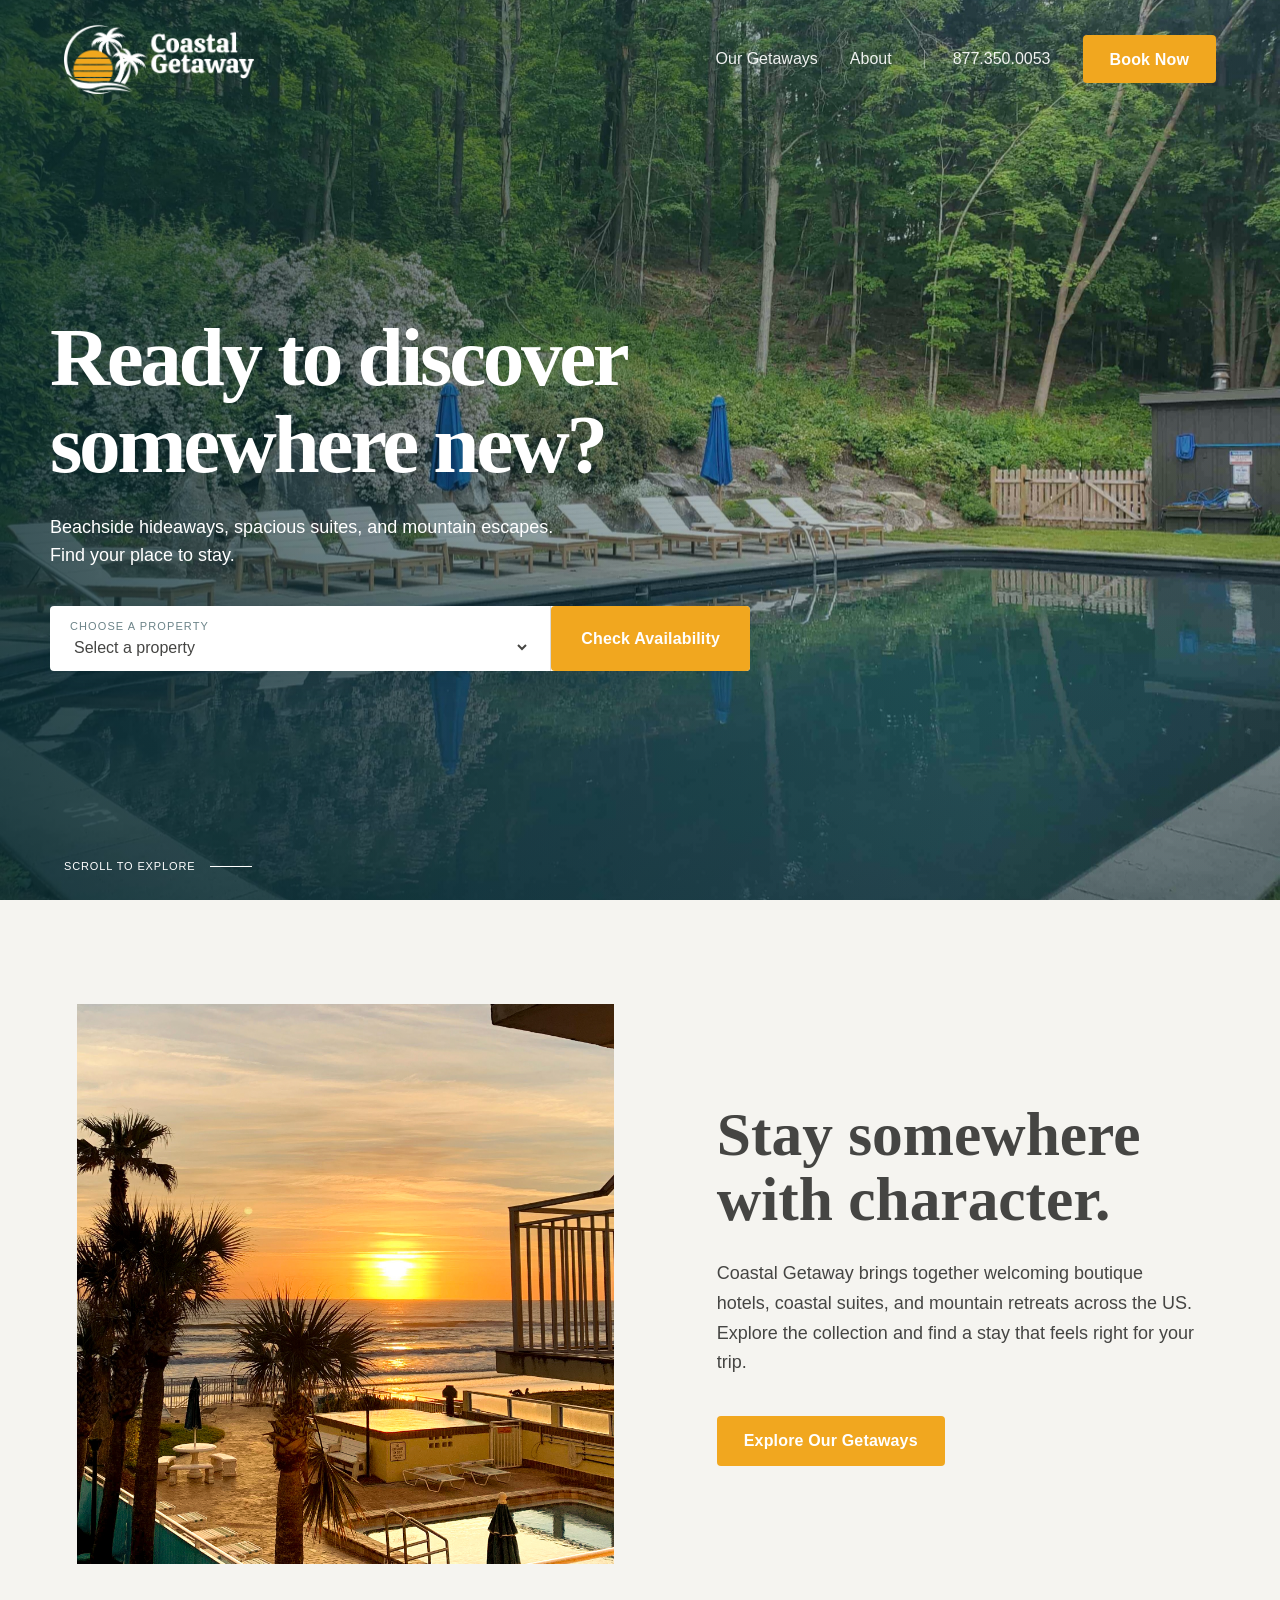
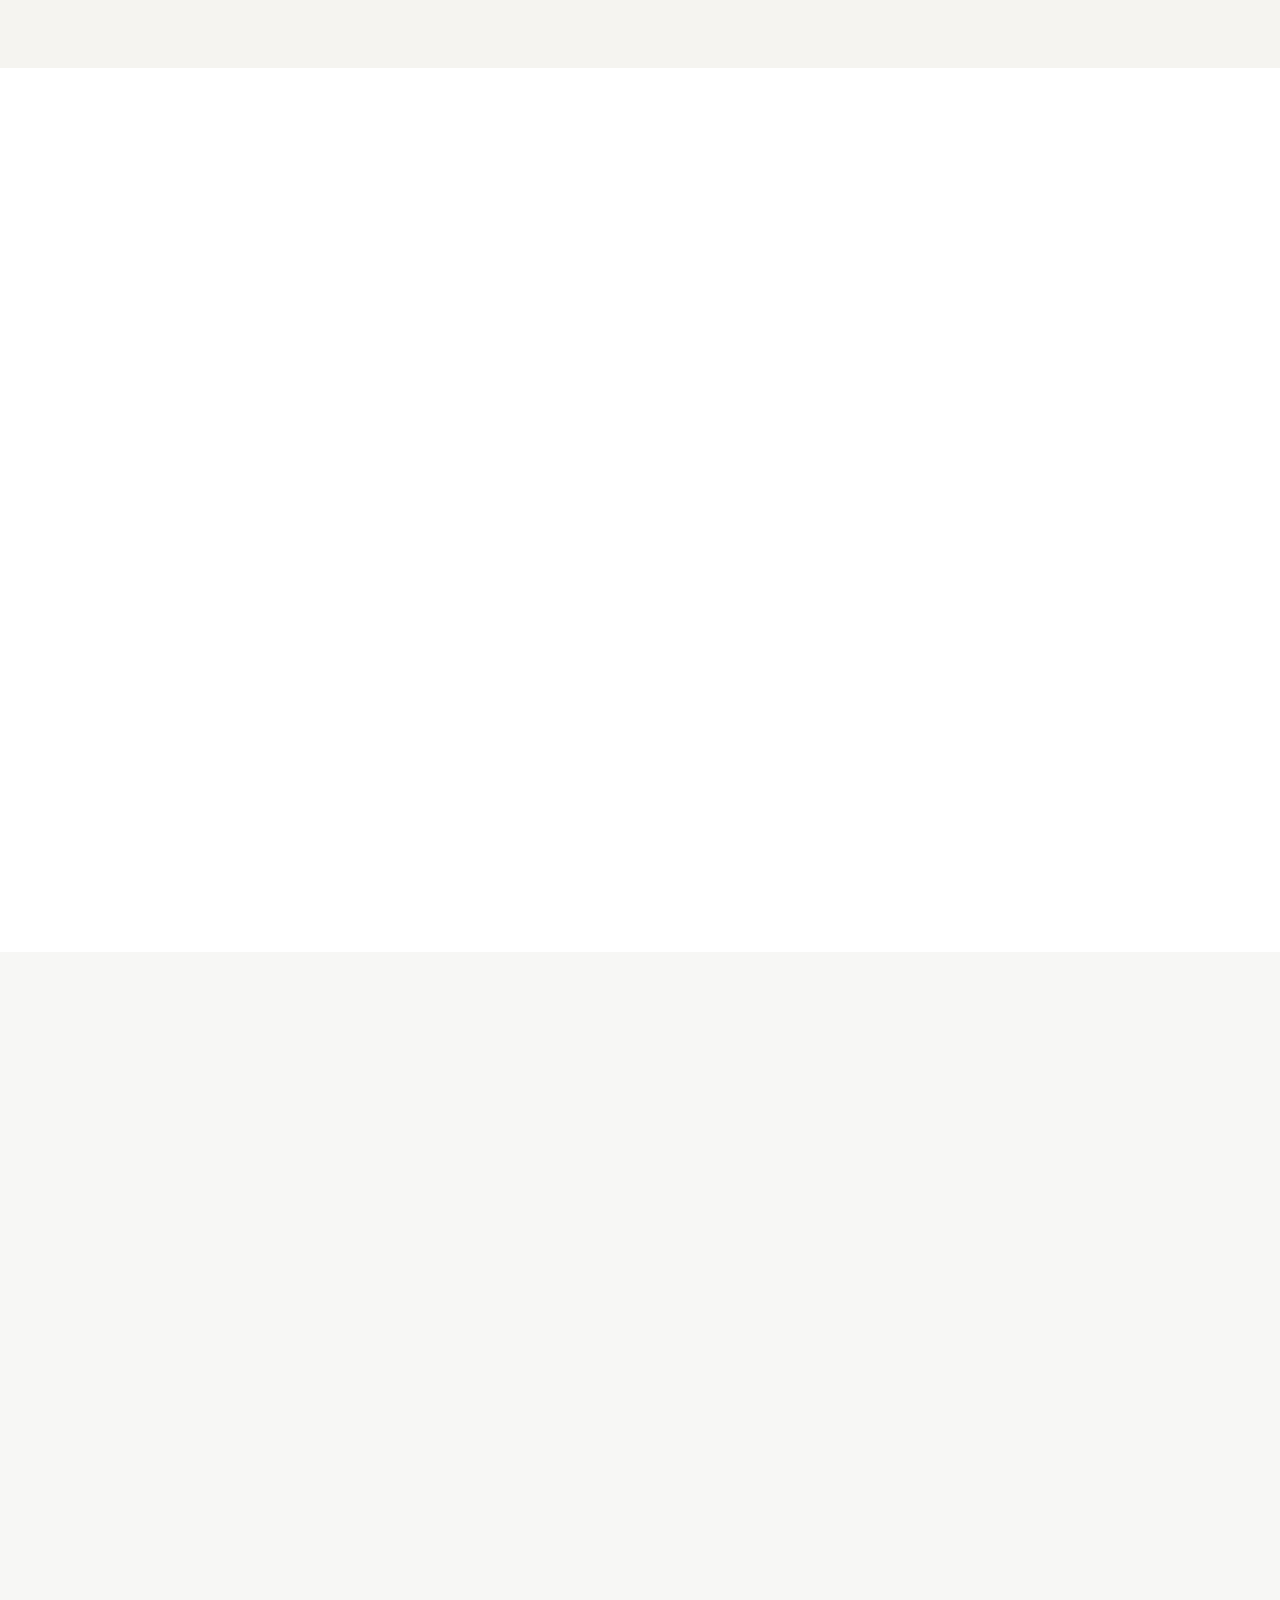
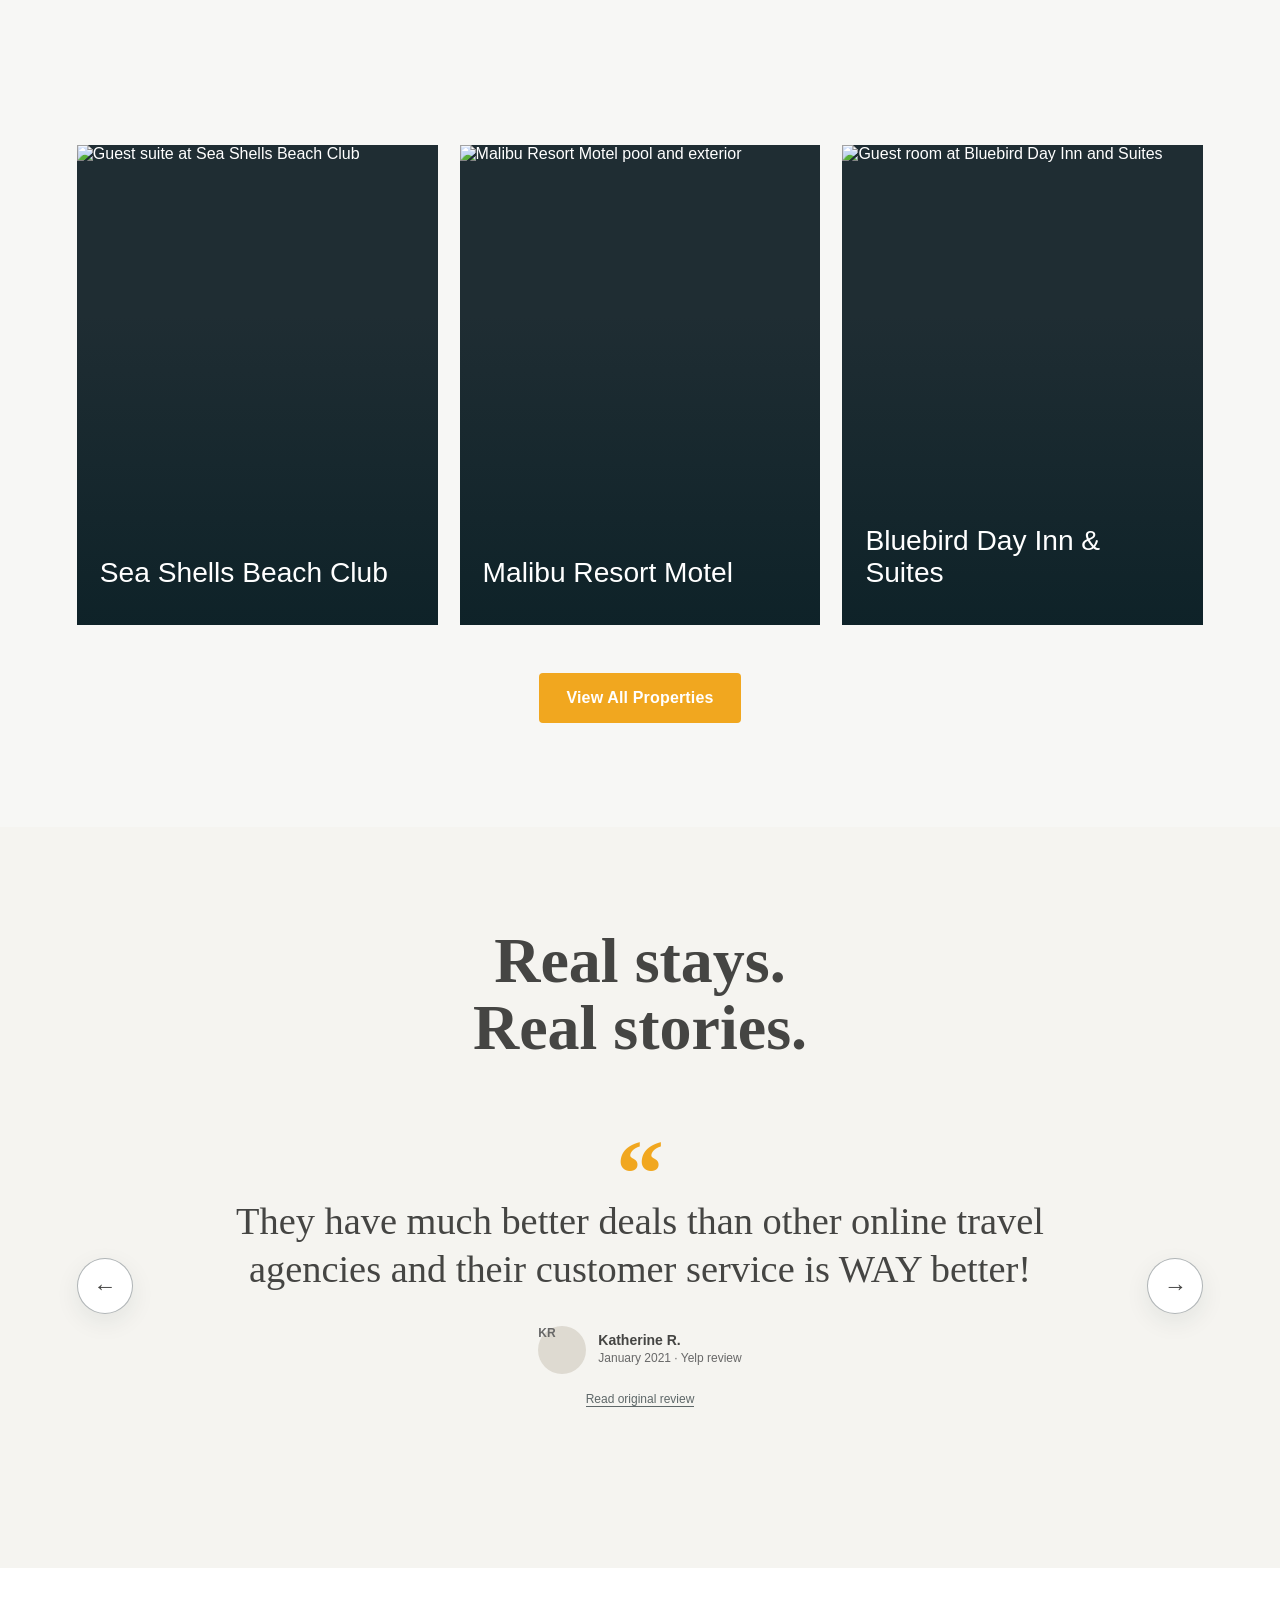
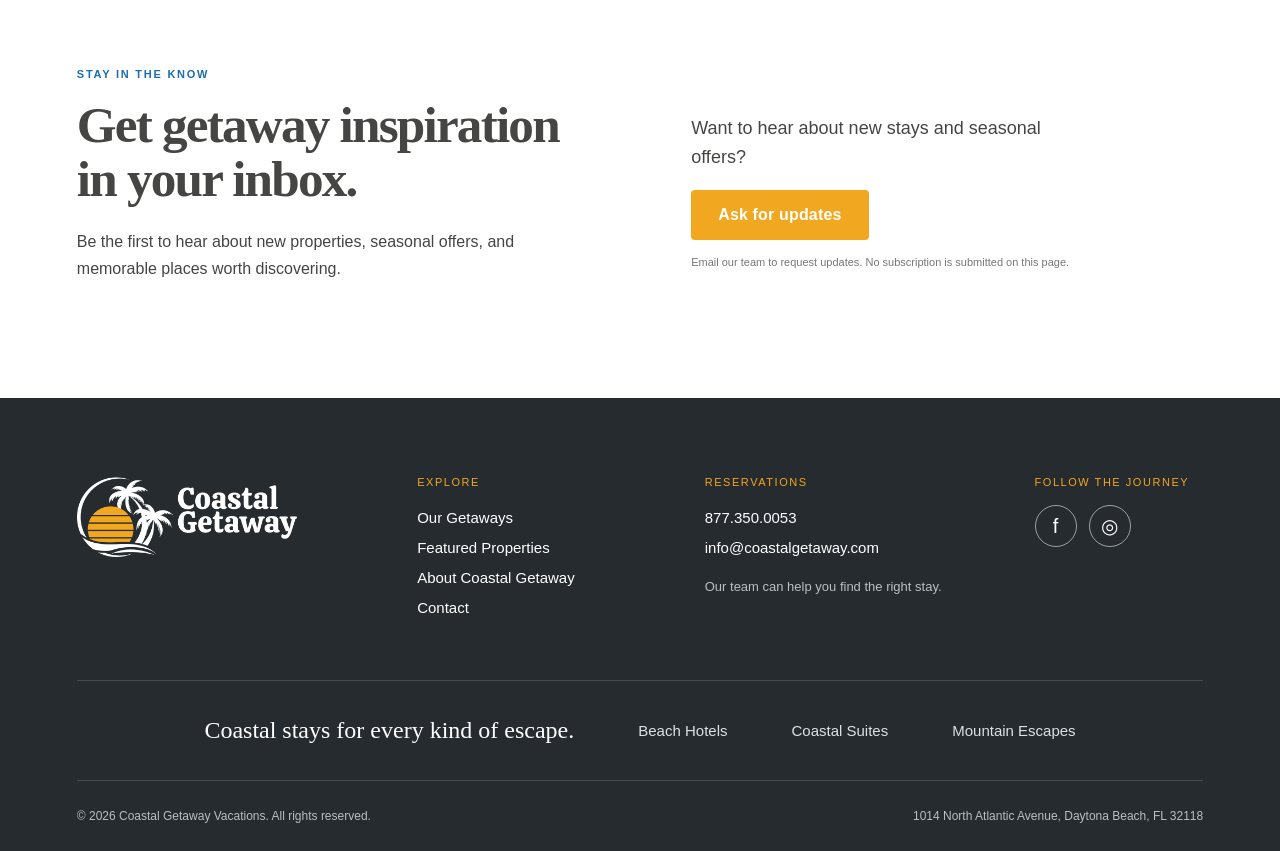
==== index.html @ 5e5fcc9e "Add featured property row and responsive category carousel" ====
<!doctype html>
<html lang="en">
<head>
  <meta charset="utf-8" />
  <meta name="viewport" content="width=device-width, initial-scale=1" />
  <meta name="description" content="Coastal Getaway Vacations — affordable boutique hotels, beach stays, suites and mountain escapes." />
  <title>Coastal Getaway Vacations</title>
  <link rel="preconnect" href="https://fonts.googleapis.com" />
  <link rel="preconnect" href="https://fonts.gstatic.com" crossorigin />
  <link href="https://fonts.googleapis.com/css2?family=DM+Sans:wght@400;500;600;700&family=Playfair+Display:wght@500;600;700&display=swap" rel="stylesheet" />
  <link rel="stylesheet" href="styles.css" />
</head>
<body>
  <header class="site-header" data-header>
    <a class="brand" href="#top" aria-label="Coastal Getaway home">
      <img src="assets/coastal-getaway-logo.png" alt="Coastal Getaway" />
    </a>
    <button class="menu-toggle" type="button" aria-label="Open menu" aria-expanded="false" data-menu-toggle>
      <span></span><span></span>
    </button>
    <nav class="site-nav" data-nav>
      <a href="#getaways">Our Getaways</a>
      <a href="#about">About</a>
      <a class="nav-phone" href="tel:18773500053">877.350.0053</a>
      <a class="button button-small" href="#booking">Book Now</a>
    </nav>
  </header>

  <main id="top">
    <section class="hero" aria-label="Find your next getaway">
      <div class="hero-image" role="img" aria-label="Pool at a Coastal Getaway property"></div>
      <div class="hero-overlay"></div>
      <div class="hero-content reveal">
        <h1>Ready to discover<br />somewhere new?</h1>
        <p class="hero-copy">Beachside hideaways, spacious suites, and mountain escapes. Find your place to stay.</p>
        <form class="booking-bar" id="booking" data-booking-form>
          <label class="booking-field"><span>Choose a property</span><select aria-label="Choose a property" required><option value="" disabled selected>Select a property</option><optgroup label="Florida"><option value="FCy8xD">Island House · N. Redington Beach</option><option value="ivsspZ">Malibu Resort Motel · N. Redington Beach</option><option value="TorgMC">Blind Pass Resort · St. Pete Beach</option><option value="cJt1yj">Sea Shells Beach Club · Daytona Beach</option></optgroup><optgroup label="North Carolina"><option value="Cobncr">The Pineola · Newland</option><option value="hVAbiq">Coastal Suites · Wilmington</option></optgroup><optgroup label="California"><option value="onETkp">Patriots Boutique Motel · San Clemente</option><option value="mWqHnP">Bluebird Day Inn &amp; Suites · S. Lake Tahoe</option></optgroup></select></label>
          <button class="button" type="submit">Check Availability</button>
        </form>
      </div>
      <a class="scroll-cue" href="#intro"><span>Scroll to explore</span><i></i></a>
    </section>

    <section class="feature-story section" id="intro">
      <div class="story-image reveal reveal-left"><img src="assets/category-image-not-found.jpg" alt="Coastal Getaway property at sunset" loading="lazy" /></div>
      <div class="story-copy reveal reveal-right" id="about"><h2>Stay somewhere<br />with character.</h2><p>Coastal Getaway brings together welcoming boutique hotels, coastal suites, and mountain retreats across the US. Explore the collection and find a stay that feels right for your trip.</p><a class="button" href="#getaways">Explore Our Getaways</a></div>
    </section>

    <section class="getaways section" id="getaways">
      <div class="section-heading reveal"><h2>Places worth<br />coming back to.</h2></div>
      <div class="category-carousel"><div class="category-grid" data-category-track>
        <a class="category-card reveal" href="https://coastalgetaway.com/property_cat/beach-hotels/"><img src="assets/category-image-not-found.jpg" alt="Beach hotel getaway" loading="lazy" /><span class="category-content"><strong>Beach Hotels</strong><b class="card-button">View More</b></span></a>
        <a class="category-card reveal reveal-delay" href="https://coastalgetaway.com/property_cat/coastal-suites/"><img src="assets/property-image-not-found-2.jpg" alt="Coastal suite interior" loading="lazy" /><span class="category-content"><strong>Coastal Suites</strong><b class="card-button">View More</b></span></a>
        <a class="category-card reveal reveal-delay-2" href="https://coastalgetaway.com/property_cat/mountain-escapes/"><img src="assets/category-image-not-found-1.jpeg" alt="Mountain escape" loading="lazy" /><span class="category-content"><strong>Mountain Escapes</strong><b class="card-button">View More</b></span></a>
      </div><div class="category-controls" data-category-controls><button type="button" data-category-prev aria-label="Previous getaway category">←</button><button type="button" data-category-next aria-label="Next getaway category">→</button></div></div>
    </section>

    <section class="properties section" id="properties">
      <div class="section-heading reveal"><h2>Featured<br />Properties</h2></div>
      <div class="property-grid">
        <a class="property reveal" href="https://coastalgetaway.com/property/the-pineola-newland-nc/"><img src="assets/category-image-not-found-1.jpeg" alt="The Pineola" loading="lazy" /><span class="property-shade"></span><span class="property-content"><h3>The Pineola</h3><span class="property-details"><span class="property-place">Newland, NC</span><span class="card-button">View Property</span></span></span></a>
        <a class="property reveal reveal-delay" href="https://coastalgetaway.com/property/coastal-suites/"><img src="assets/property-image-not-found-2.jpg" alt="Coastal Suites" loading="lazy" /><span class="property-shade"></span><span class="property-content"><h3>Coastal Suites</h3><span class="property-details"><span class="property-place">Wilmington, NC</span><span class="card-button">View Property</span></span></span></a>
        <a class="property reveal" href="https://coastalgetaway.com/property/blind-pass-resort/"><img src="assets/property-image-not-found-5.jpg" alt="Blind Pass Resort" loading="lazy" /><span class="property-shade"></span><span class="property-content"><h3>Blind Pass Resort</h3><span class="property-details"><span class="property-place">St. Pete Beach, FL</span><span class="card-button">View Property</span></span></span></a>
        <a class="property reveal" href="https://coastalgetaway.com/property/sea-shells-beach-club/"><img src="https://images.squarespace-cdn.com/content/v1/67d1c0524fee3c54e7c9bc9d/43fb9dbf-51ce-4ec9-9169-ec0e583d427c/Two%2BBedroom%2B4.jpg" alt="Guest suite at Sea Shells Beach Club" loading="lazy" /><span class="property-shade"></span><span class="property-content"><h3>Sea Shells Beach Club</h3><span class="property-details"><span class="property-place">Daytona Beach, FL</span><span class="card-button">View Property</span></span></span></a>
        <a class="property reveal reveal-delay" href="https://coastalgetaway.com/property/malibu-resort/"><img src="https://images.squarespace-cdn.com/content/v1/66cfa34cca45f52ace438831/1724883789348-8YRATQSZFSX2I3T909PI/Malibu-Resort-Motel%2B%282%29.jpg" alt="Malibu Resort Motel pool and exterior" loading="lazy" /><span class="property-shade"></span><span class="property-content"><h3>Malibu Resort Motel</h3><span class="property-details"><span class="property-place">North Redington Beach, FL</span><span class="card-button">View Property</span></span></span></a>
        <a class="property reveal reveal-delay-2" href="https://coastalgetaway.com/property/bluebird-day-inn/"><img src="https://images.squarespace-cdn.com/content/v1/65f8e17a8adb75356846dba7/b13e53a5-2bd9-4aaf-8e0d-b786b859c637/_A7R9521.jpg" alt="Guest room at Bluebird Day Inn and Suites" loading="lazy" /><span class="property-shade"></span><span class="property-content"><h3>Bluebird Day Inn &amp; Suites</h3><span class="property-details"><span class="property-place">South Lake Tahoe, CA</span><span class="card-button">View Property</span></span></span></a>
      </div>
      <div class="section-action reveal"><a class="button" href="https://coastalgetaway.com/">View All Properties</a></div>
    </section>

    <section class="reviews section reveal" id="reviews">
      <div class="reviews-heading"><h2>Real stays.<br />Real stories.</h2></div>
      <div class="review-shell">
        <button class="review-arrow review-arrow-prev" type="button" data-review-prev aria-label="Previous review"><span>←</span></button>
        <div class="review-viewport"><div class="review-track" data-review-track>
          <article class="review-slide"><span class="review-quote" aria-hidden="true">“</span><blockquote>They have much better deals than other online travel agencies and their customer service is WAY better!</blockquote><div class="review-person"><span class="review-avatar" aria-hidden="true">KR</span><div><strong>Katherine R.</strong><span>January 2021 · Yelp review</span></div></div><a class="review-source" href="https://www.yelp.com/biz/coastal-getaway-vacations-dayt-bch-sh">Read original review</a></article>
          <article class="review-slide"><span class="review-quote" aria-hidden="true">“</span><blockquote>Our location was clean and peaceful and just block from the beach, with plenty of parking.</blockquote><div class="review-person"><span class="review-avatar" aria-hidden="true">MK</span><div><strong>Marius K.</strong><span>December 2020 · Yelp review</span></div></div><a class="review-source" href="https://www.yelp.com/biz/coastal-getaway-vacations-dayt-bch-sh">Read original review</a></article>
          <article class="review-slide"><span class="review-quote" aria-hidden="true">“</span><blockquote>The sunrise was magnificent, the room was cozy and clean. Couldn't ask for a better weekend get away.</blockquote><div class="review-person"><span class="review-avatar" aria-hidden="true">MJ</span><div><strong>Matthew J.</strong><span>December 2020 · Yelp review</span></div></div><a class="review-source" href="https://www.yelp.com/biz/coastal-getaway-vacations-dayt-bch-sh">Read original review</a></article>
        </div></div>
        <button class="review-arrow review-arrow-next" type="button" data-review-next aria-label="Next review"><span>→</span></button>
      </div>
    </section>

    <section class="newsletter">
      <div class="newsletter-copy reveal"><p class="eyebrow">Stay in the know</p><h2>Get getaway inspiration<br />in your inbox.</h2><p>Be the first to hear about new properties, seasonal offers, and memorable places worth discovering.</p></div>
      <div class="newsletter-form reveal"><p>Want to hear about new stays and seasonal offers?</p><a class="button" href="mailto:info@coastalgetaway.com?subject=Getaway%20updates">Ask for updates</a><small>Email our team to request updates. No subscription is submitted on this page.</small></div>
    </section>
  </main>

  <footer class="site-footer">
    <div class="footer-top">
      <a class="brand footer-brand" href="#top"><img src="assets/coastal-getaway-logo.png" alt="Coastal Getaway" /></a>
      <div class="footer-column"><p class="footer-label">Explore</p><a href="#getaways">Our Getaways</a><a href="#properties">Featured Properties</a><a href="https://coastalgetaway.com/about/">About Coastal Getaway</a><a href="https://coastalgetaway.com/contact/">Contact</a></div>
      <div class="footer-column"><p class="footer-label">Reservations</p><a href="tel:18773500053">877.350.0053</a><a href="mailto:info@coastalgetaway.com">info@coastalgetaway.com</a><span>Our team can help you find the right stay.</span></div>
      <div class="footer-social"><p class="footer-label">Follow the journey</p><div><a href="https://www.facebook.com/coastalgetawayvacations" aria-label="Facebook">f</a><a href="https://www.instagram.com/coastalgetawayvacations/" aria-label="Instagram">◎</a></div></div>
    </div>
    <div class="footer-family"><span>Coastal stays for every kind of escape.</span><a href="https://coastalgetaway.com/property_cat/beach-hotels/">Beach Hotels</a><a href="https://coastalgetaway.com/property_cat/coastal-suites/">Coastal Suites</a><a href="https://coastalgetaway.com/property_cat/mountain-escapes/">Mountain Escapes</a></div>
    <div class="footer-bottom"><span>© 2026 Coastal Getaway Vacations. All rights reserved.</span><span>1014 North Atlantic Avenue, Daytona Beach, FL 32118</span></div>
  </footer>
  <script src="script.js"></script>
</body>
</html>
---- styles.css ----
:root{--navy:#063745;--ink:#123e4b;--teal:#0a9aaa;--coral:#f4775d;--sand:#f8f3ea;--white:#fff;--line:rgba(6,55,69,.18);--serif:'Playfair Display',Georgia,serif;--sans:'DM Sans',Arial,sans-serif}*{box-sizing:border-box}html{scroll-behavior:smooth}body{margin:0;color:var(--ink);font-family:var(--sans);background:#fff}a{color:inherit;text-decoration:none}img{display:block;width:100%;object-fit:cover}.site-header{position:absolute;z-index:10;top:0;left:0;width:100%;display:flex;align-items:center;justify-content:space-between;padding:24px clamp(24px,5vw,76px);color:#fff;transition:.35s}.site-header.scrolled{position:fixed;background:rgba(6,55,69,.96);padding-top:14px;padding-bottom:14px;box-shadow:0 8px 30px #06374520}.brand img{width:190px;height:auto;object-fit:contain}.site-nav{display:flex;align-items:center;gap:30px;font-size:13px}.site-nav>a:not(.button){opacity:.92}.nav-phone{padding-left:28px;border-left:1px solid #ffffff66}.button{display:inline-flex;gap:14px;align-items:center;justify-content:center;border:0;background:var(--coral);color:#fff;padding:16px 23px;font-weight:700;font-size:13px;cursor:pointer;transition:.25s}.button:hover{background:#e35b43;transform:translateY(-2px)}.button-small{padding:12px 18px}.menu-toggle{display:none;background:none;border:0}.hero{min-height:760px;height:100vh;position:relative;display:flex;align-items:center;overflow:hidden;color:#fff}.hero-video{position:absolute;inset:0;width:100%;height:100%;object-fit:cover}.hero-overlay{position:absolute;inset:0;background:linear-gradient(90deg,rgba(2,37,48,.72),rgba(2,37,48,.1) 70%),linear-gradient(0deg,rgba(2,37,48,.3),transparent 35%)}.hero-content{position:relative;z-index:1;width:min(1180px,90%);margin:100px auto 0}.eyebrow{font-size:11px;letter-spacing:.16em;text-transform:uppercase;font-weight:700;color:var(--teal);margin:0 0 18px}.hero .eyebrow{color:#fff}.hero h1,h2{font-family:var(--serif);font-weight:600;line-height:1.05;margin:0}.hero h1{font-size:clamp(54px,7vw,102px);letter-spacing:-.04em}.hero h1 em,h2 em{font-weight:500;color:var(--coral);font-style:normal}.hero-copy{font-size:17px;max-width:430px;line-height:1.6}.booking-bar{background:#fff;color:var(--ink);display:flex;align-items:stretch;width:min(940px,100%);margin-top:36px;box-shadow:0 12px 35px #00273333}.booking-field{display:flex;flex-direction:column;justify-content:center;padding:14px 20px;min-width:190px;border-right:1px solid var(--line)}.booking-field span{font-size:10px;text-transform:uppercase;letter-spacing:.1em;color:#6b8388;margin-bottom:6px}.booking-field select,.booking-field input{border:0;color:var(--ink);font:500 14px var(--sans);outline:none;background:transparent}.booking-bar .button{margin:8px}.scroll-cue{position:absolute;bottom:28px;left:5%;display:flex;align-items:center;gap:14px;font-size:11px;letter-spacing:.08em;text-transform:uppercase}.scroll-cue i{width:42px;height:1px;background:#fff}.section{padding:clamp(78px,9vw,145px) max(24px,7vw)}.intro{display:grid;grid-template-columns:1fr 1fr;gap:clamp(40px,9vw,140px);max-width:1280px;margin:auto}.intro h2,.section-heading h2{font-size:clamp(40px,5vw,68px);letter-spacing:-.04em}.intro-copy{max-width:510px;font-size:17px;line-height:1.7}.text-link{display:inline-flex;align-items:center;gap:12px;text-transform:uppercase;letter-spacing:.1em;font-size:11px;font-weight:700;color:var(--teal);border-bottom:1px solid var(--teal);padding-bottom:8px;margin-top:14px}.text-link span{font-size:18px;line-height:10px}.feature-story{display:grid;grid-template-columns:1.2fr .8fr;align-items:center;gap:clamp(35px,8vw,130px);background:var(--sand)}.story-image img{height:650px}.story-copy{max-width:480px}.story-copy h2{font-size:clamp(45px,5vw,76px);margin-bottom:28px}.story-copy>p:not(.eyebrow){font-size:17px;line-height:1.7}.getaways{max-width:1440px;margin:auto}.section-heading{margin-bottom:55px}.category-grid{display:grid;grid-template-columns:1.1fr .9fr .9fr;gap:20px;align-items:start}.category-card{position:relative;height:460px;overflow:hidden}.category-card-tall{height:570px}.category-card-offset{margin-top:95px}.category-card img{height:100%;transition:transform .8s}.category-card:hover img{transform:scale(1.05)}.category-card:after{content:'';position:absolute;inset:0;background:linear-gradient(0deg,#003843b8,transparent 55%)}.category-card span{position:absolute;z-index:1;bottom:32px;left:30px;color:#fff;font:500 29px var(--serif)}.category-card i{font:normal 18px var(--sans);margin-left:20px}.properties{background:#f9faf9}.split-heading{display:flex;justify-content:space-between;align-items:end}.property-grid{display:grid;grid-template-columns:repeat(4,1fr);gap:26px}.property img{height:300px;margin-bottom:18px}.property-place{font-size:10px;letter-spacing:.12em;text-transform:uppercase;color:var(--teal);margin:0 0 6px}.property h3{font:600 24px var(--serif);margin:0}.property .text-link{margin-top:18px}.quote-section{text-align:center;background:var(--sand);padding-left:15%;padding-right:15%}.quote-section blockquote{font:500 clamp(30px,4vw,54px)/1.2 var(--serif);max-width:990px;margin:20px auto}.quote-author{font-size:12px;text-transform:uppercase;letter-spacing:.13em}.quote-author span{color:#f4a928;margin-left:15px}.cta{min-height:490px;position:relative;display:flex;align-items:center;overflow:hidden;color:#fff}.cta-image{position:absolute;inset:0;background:linear-gradient(90deg,#034c5be6,#034c5b35),url('https://images.unsplash.com/photo-1510414842594-a61c69b5ae57?auto=format&fit=crop&w=2200&q=85') center/cover}.cta-content{position:relative;z-index:1;width:min(1180px,90%);margin:auto}.cta .eyebrow{color:#fff}.cta h2{font-size:clamp(48px,6vw,84px);margin-bottom:30px}.site-footer{background:var(--navy);color:#fff;padding:62px max(24px,7vw) 26px}.footer-top{display:grid;grid-template-columns:2fr 1fr 1fr;gap:50px;padding-bottom:55px}.footer-top .brand img{max-width:210px}.footer-top>div{display:flex;flex-direction:column;gap:9px;font-size:14px}.footer-label{color:#70c8cf;text-transform:uppercase;letter-spacing:.14em;font-size:10px;margin:0 0 8px}.footer-bottom{border-top:1px solid #ffffff35;padding-top:22px;display:flex;justify-content:space-between;color:#b4d1d2;font-size:11px}.reveal{opacity:0;transform:translateY(28px);transition:opacity .75s ease,transform .75s ease}.reveal-left{transform:translateX(-35px)}.reveal-right{transform:translateX(35px)}.reveal.visible{opacity:1;transform:none}.reveal-delay{transition-delay:.12s}.reveal-delay-2{transition-delay:.24s}@media(max-width:900px){.site-header{padding:18px 24px}.brand img{width:155px}.menu-toggle{display:flex;flex-direction:column;gap:6px}.menu-toggle span{display:block;width:28px;height:2px;background:#fff}.site-nav{position:absolute;top:100%;right:20px;left:20px;display:none;flex-direction:column;align-items:stretch;background:var(--navy);padding:22px;gap:20px}.site-nav.open{display:flex}.nav-phone{border:0;padding:0}.hero{min-height:720px}.hero-content{margin-top:80px}.booking-bar{flex-wrap:wrap}.booking-field{flex:1 1 45%;min-width:0}.booking-bar .button{flex:1 1 100%}.intro,.feature-story{grid-template-columns:1fr}.story-image img{height:450px}.category-grid{grid-template-columns:1fr 1fr}.category-card-tall{height:460px}.category-card-offset{margin-top:0}.category-card:last-child{grid-column:1/-1;height:360px}.property-grid{grid-template-columns:1fr 1fr}.property img{height:260px}.footer-top{grid-template-columns:1fr 1fr}.footer-top .brand{grid-column:1/-1}}@media(max-width:560px){.hero h1{font-size:51px}.hero-copy{font-size:15px}.booking-field{flex:1 1 100%;border-right:0;border-bottom:1px solid var(--line)}.section{padding-top:80px;padding-bottom:80px}.intro h2,.section-heading h2{font-size:45px}.story-image img{height:330px}.category-grid,.property-grid{grid-template-columns:1fr}.category-card,.category-card-tall,.category-card:last-child{height:390px;grid-column:auto}.split-heading{display:block}.split-heading .text-link{margin-top:25px}.property img{height:300px}.footer-top{grid-template-columns:1fr}.footer-bottom{display:block;line-height:2}.footer-bottom span{display:block}}
:root{--navy:#1F2D33;--ink:#454543;--teal:#1B6DB0;--coral:#F1A71F;--sand:#F1F1F1;--white:#FFFFFF;--line:rgba(69,69,67,.2);--serif:'Times New Roman',serif;--sans:Arial,sans-serif}
.hero-content{animation:heroIn 1.1s cubic-bezier(.2,.7,.2,1) both}.floating-booking{position:fixed;z-index:9;left:50%;bottom:24px;display:flex;align-items:center;width:min(650px,calc(100% - 32px));padding:8px 10px 8px 20px;background:rgba(255,255,255,.96);box-shadow:0 12px 35px rgba(31,45,51,.24);transform:translate(-50%,25px);opacity:0;pointer-events:none;transition:opacity .35s,transform .35s}.floating-booking.visible{opacity:1;transform:translate(-50%,0);pointer-events:auto}.floating-booking div{flex:1;padding:4px 17px;border-right:1px solid var(--line)}.floating-booking small,.floating-booking strong{display:block}.floating-booking small{font-size:9px;letter-spacing:.14em;text-transform:uppercase;color:#7A7A7A;margin-bottom:4px}.floating-booking strong{font-size:12px;font-weight:500}.floating-booking button{width:42px;height:42px;border:0;border-radius:50%;background:var(--teal);color:#fff;font-size:24px;cursor:pointer;transition:transform .25s,background .25s}.floating-booking button:hover{background:var(--coral);transform:rotate(12deg) scale(1.06)}.category-card span{transform:translateY(10px);transition:transform .4s}.category-card:hover span{transform:translateY(0)}.category-card span:after{content:'';display:block;width:0;height:2px;background:var(--coral);margin-top:10px;transition:width .4s}.category-card:hover span:after{width:38px}.category-card i{display:inline-block;transition:transform .3s}.category-card:hover i{transform:translate(4px,-3px)}.button span,.text-link span{transition:transform .3s}.button:hover span,.text-link:hover span{transform:translate(4px,-3px)}.text-link:hover{color:var(--coral);border-color:var(--coral)}@keyframes heroIn{from{opacity:0;transform:translateY(24px)}to{opacity:1;transform:none}}
@media(max-width:560px){.floating-booking{padding-left:10px}.floating-booking div{padding:4px 8px}.floating-booking div:nth-child(3){display:none}.floating-booking strong{font-size:10px}}
.cta-image{background-image:linear-gradient(90deg,#034c5be6,#034c5b35),url('assets/property-image-not-found-5.jpg')}
/* Image-card interactions based on the supplied property references. */
.intro-copy>.button,.story-copy>.button{margin-top:18px}.category-card:after{background:linear-gradient(0deg,rgba(12,38,48,.78),rgba(12,38,48,.05) 65%);transition:background .45s ease}.category-card:hover:after,.category-card:focus-visible:after{background:rgba(12,38,48,.58)}.category-content{position:absolute;z-index:2;left:30px;right:30px;bottom:30px;display:flex;flex-direction:column;align-items:flex-start;transform:translateY(76px);transition:transform .5s cubic-bezier(.2,.7,.2,1)}.category-content strong{color:#fff;font:500 32px/1.1 var(--serif)}.category-content strong:after{content:'';display:block;width:38px;height:2px;background:var(--coral);margin-top:13px}.category-card:hover .category-content,.category-card:focus-visible .category-content{transform:translateY(0)}.card-button{display:inline-flex;align-items:center;justify-content:center;min-height:48px;margin-top:22px;padding:13px 24px;border:1px solid #fff;border-radius:4px;background:transparent;color:#fff;font:700 13px/1 var(--sans);letter-spacing:.02em;text-transform:uppercase;transition:background .25s,border-color .25s,color .25s}.category-card:hover .card-button:hover,.category-card:focus-visible .card-button,.property:hover .card-button:hover,.property:focus-visible .card-button{background:var(--coral);border-color:var(--coral);color:#fff}.property-grid{gap:20px}.property{position:relative;display:block;height:460px;overflow:hidden;background:var(--navy);color:#fff}.property img{width:100%;height:100%;margin:0;object-fit:cover;transition:transform .75s cubic-bezier(.2,.7,.2,1)}.property-shade{position:absolute;inset:0;background:linear-gradient(0deg,rgba(10,28,35,.8),rgba(10,28,35,0) 58%);transition:background .45s}.property-content{position:absolute;z-index:2;left:30px;right:30px;bottom:28px;display:block;transform:translateY(93px);transition:transform .5s cubic-bezier(.2,.7,.2,1)}.property .property-content h3{margin:0;color:#fff;font:500 34px/1.12 var(--sans)}.property-details{display:block;opacity:0;transition:opacity .3s ease .08s}.property .property-place{display:block;margin:16px 0 0;color:#fff;font:600 14px/1.4 var(--sans);letter-spacing:0;text-transform:none}.property:hover img,.property:focus-visible img{transform:scale(1.045)}.property:hover .property-shade,.property:focus-visible .property-shade{background:rgba(10,28,35,.62)}.property:hover .property-content,.property:focus-visible .property-content{transform:translateY(0)}.property:hover .property-details,.property:focus-visible .property-details{opacity:1}.property:focus-visible,.category-card:focus-visible{outline:3px solid var(--coral);outline-offset:3px}@media(max-width:900px){.property{height:430px}}@media(max-width:560px){.split-heading>.button{margin-top:28px}.category-content{transform:none}.category-card .card-button{margin-top:18px}.property{height:410px}.property-content{transform:none}.property-details{opacity:1}.property-shade{background:linear-gradient(0deg,rgba(10,28,35,.82),rgba(10,28,35,.1) 70%)}}@media(hover:none){.category-content,.property-content{transform:none}.property-details{opacity:1}}
.category-card .category-content:after{content:none;display:none}
/* Layout refinement: centered sections, premium slider, newsletter and footer. */
.site-nav{font-size:16px}.getaways>.section-heading,.properties>.section-heading,.reviews .reviews-heading{text-align:center;display:block;max-width:900px;margin-left:auto;margin-right:auto}.getaways>.section-heading,.properties>.section-heading{margin-bottom:60px}.category-card .card-button{opacity:0;visibility:hidden;transform:translateY(18px);transition:opacity .3s,visibility .3s,transform .4s,background .25s,border-color .25s}.category-card:hover .card-button,.category-card:focus-visible .card-button{opacity:1;visibility:visible;transform:translateY(0)}.section-action{display:flex;justify-content:center;margin-top:54px}.reviews .reviews-heading{margin-bottom:48px}.review-shell{position:relative;max-width:1220px;margin:auto;padding:0 82px}.reviews .review-viewport{max-width:100%}.review-arrow{position:absolute;z-index:3;top:50%;width:56px;height:56px;border:1px solid rgba(31,45,51,.35);border-radius:50%;background:#fff;color:var(--ink);transform:translateY(-50%);cursor:pointer;box-shadow:0 8px 24px rgba(31,45,51,.08);transition:background .25s,color .25s,border-color .25s,transform .25s}.review-arrow span{font-size:23px;line-height:1}.review-arrow:hover{background:var(--coral);border-color:var(--coral);color:#fff;transform:translateY(-50%) scale(1.06)}.review-arrow-prev{left:0}.review-arrow-next{right:0}.reviews .review-slide{position:relative;padding:22px 7% 8px}.review-quote{display:block;height:66px;color:var(--coral);font:700 96px/.9 var(--serif)}.reviews .review-slide blockquote{margin-top:0}.newsletter{display:grid;grid-template-columns:1fr 1fr;align-items:center;gap:clamp(50px,8vw,130px);padding:clamp(80px,9vw,130px) max(24px,7vw);background:#fff}.newsletter-copy{max-width:600px}.newsletter h2{font-size:clamp(42px,4.8vw,68px);letter-spacing:-.035em;color:var(--ink);margin:0 0 22px}.newsletter-copy>p:last-child{max-width:540px;font-size:16px;line-height:1.7;color:var(--ink)}.newsletter-form label{display:block;margin-bottom:12px;font-size:12px;font-weight:700;letter-spacing:.1em;text-transform:uppercase;color:var(--ink)}.newsletter-form>div{display:flex;border-bottom:1px solid var(--ink);padding-bottom:10px}.newsletter-form input{flex:1;min-width:0;border:0;background:transparent;padding:12px 14px 12px 0;color:var(--ink);font:16px var(--sans);outline:0}.newsletter-form input::placeholder{color:#777}.newsletter-form .button{flex:none}.newsletter-form small{display:block;margin-top:14px;color:#777;font-size:11px;line-height:1.5}.site-footer{background:#252b2f;padding:78px max(24px,6vw) 28px}.site-footer .footer-top{grid-template-columns:1.25fr 1fr 1.2fr .8fr;gap:clamp(35px,6vw,95px);align-items:start;padding-bottom:64px}.site-footer .footer-brand img{width:220px;max-width:100%}.site-footer .footer-column{display:flex;flex-direction:column;align-items:flex-start;gap:13px;font-size:15px}.site-footer .footer-column span{margin-top:8px;max-width:250px;color:#b7c0c4;font-size:13px;line-height:1.55}.site-footer .footer-label{margin-bottom:8px;color:var(--coral);font-size:11px}.footer-social>div{display:flex;gap:12px}.footer-social a{display:grid;place-items:center;width:42px;height:42px;border:1px solid rgba(255,255,255,.55);border-radius:50%;font-size:20px;transition:background .25s,border-color .25s}.footer-social a:hover{background:var(--coral);border-color:var(--coral)}.footer-family{display:flex;align-items:center;justify-content:center;gap:clamp(26px,5vw,80px);padding:36px 0;border-top:1px solid rgba(255,255,255,.15);border-bottom:1px solid rgba(255,255,255,.15)}.footer-family>span{font:500 24px var(--serif);color:#fff}.footer-family strong{font:500 16px var(--sans);color:#dce1e2}.site-footer .footer-bottom{border:0;padding-top:28px;align-items:center;color:#b7c0c4;font-size:12px}.footer-bottom nav{display:flex;flex-wrap:wrap;gap:28px}.footer-bottom a{color:#fff}.footer-bottom a:hover{color:var(--coral)}@media(max-width:900px){.newsletter{grid-template-columns:1fr}.site-footer .footer-top{grid-template-columns:1fr 1fr}.site-footer .footer-brand{grid-column:1/-1}.footer-family{flex-wrap:wrap;justify-content:flex-start}.site-footer .footer-bottom{align-items:flex-start;gap:20px;flex-direction:column}.review-shell{padding:0 68px}}@media(max-width:560px){.site-nav{font-size:16px}.getaways>.section-heading,.properties>.section-heading{margin-bottom:40px}.category-card .card-button{opacity:1;visibility:visible;transform:none}.section-action{margin-top:36px}.review-shell{padding:0 0 78px}.review-arrow{top:auto;bottom:0;width:48px;height:48px;transform:none}.review-arrow:hover{transform:scale(1.04)}.review-arrow-prev{left:calc(50% - 56px)}.review-arrow-next{right:calc(50% - 56px)}.reviews .review-slide{padding-left:0;padding-right:0}.newsletter-form>div{display:block;border:0}.newsletter-form input{width:100%;border-bottom:1px solid var(--ink);margin-bottom:14px}.newsletter-form .button{width:100%}.site-footer .footer-top{grid-template-columns:1fr}.site-footer .footer-brand{grid-column:auto}.footer-family{display:grid;gap:18px}.footer-family>span{font-size:22px}.footer-bottom nav{gap:14px 22px}}
.category-card .card-button{font-size:13px}
/* Final design-system pass: larger type, filled controls, single-color headings, and editorial review slider. */
body{font-size:16px}.hero h1{font-size:clamp(58px,7vw,104px)}.hero h1 em,h2 em{color:inherit}.intro-copy,.story-copy>p:not(.eyebrow){font-size:16px}.intro-copy p{margin:0 0 18px}.button{padding:16px 28px;border-radius:4px;font-size:14px;line-height:1.2;letter-spacing:.01em}.button:hover{background:var(--coral);filter:brightness(.84);transform:translateY(-2px)}.booking-bar{width:min(700px,100%);border-radius:4px}.booking-field{flex:1;min-width:0}.booking-bar .button{margin:0;padding-left:30px;padding-right:30px}.floating-booking{width:min(560px,calc(100% - 32px));border-radius:4px;padding:10px 10px 10px 20px}.floating-booking div{border-right:0}.floating-booking button{width:auto;height:auto;border-radius:4px;padding:14px 20px;background:var(--coral);font:600 13px var(--sans);font-size:0}.floating-booking button:after{content:'Check Availability';font-size:13px}.floating-booking button:hover{background:var(--coral);filter:brightness(.84);transform:none}.category-card span{font-size:32px}.property h3{font-size:25px}.text-link{font-size:12px;letter-spacing:.08em}.reviews{background:var(--sand);overflow:hidden}.reviews-heading{display:flex;align-items:end;justify-content:space-between;max-width:1100px;margin:0 auto 42px}.reviews h2{font-size:clamp(44px,5vw,70px);color:var(--ink)}.review-controls{display:flex;gap:8px}.review-controls button{width:44px;height:44px;border:1px solid var(--ink);border-radius:50%;background:transparent;color:var(--ink);font-size:20px;cursor:pointer;transition:background .25s,color .25s}.review-controls button:hover{background:var(--ink);color:#fff}.review-viewport{max-width:1100px;margin:auto;overflow:hidden}.review-track{display:flex;transition:transform .6s cubic-bezier(.2,.7,.2,1)}.review-slide{min-width:100%;padding:0 8%;text-align:center}.review-slide blockquote{font:500 clamp(28px,3.5vw,48px)/1.18 var(--serif);color:var(--ink);margin:0 auto 30px}.review-person{display:inline-flex;align-items:center;gap:12px;text-align:left}.review-person img{width:48px;height:48px;border-radius:50%;object-fit:cover}.review-person strong,.review-person span{display:block}.review-person strong{font-size:14px}.review-person span{color:var(--coral);font-size:14px;letter-spacing:2px;margin-top:3px}.cta h2{font-size:clamp(52px,6vw,86px);color:#fff}.cta h2 em{color:inherit}@media(max-width:560px){.hero h1{font-size:52px}.booking-bar{display:block}.booking-field{border-right:0;border-bottom:1px solid var(--line)}.booking-bar .button{width:100%;margin-top:8px}.floating-booking{padding:8px}.floating-booking div{padding:4px 10px}.floating-booking button{padding:12px 13px}.reviews-heading{align-items:start;display:block}.review-controls{margin-top:25px}.review-slide{padding:0 2%}}
/* Coastal homepage refinement */
:root{--coral:#f1a71f;--ink:#454543;--sand:#f5f4f0}
html{scroll-padding-top:96px}.site-nav{gap:32px}.site-nav a:not(.button):hover,.footer-column a:hover,.footer-family a:hover{color:#f1a71f}.button{min-height:50px;font-size:16px;padding:15px 27px}.button-small{min-height:48px;padding:12px 27px}.button:focus-visible,a:focus-visible,button:focus-visible,select:focus-visible{outline:3px solid #f1a71f;outline-offset:3px}.button:disabled{opacity:.7;cursor:wait}
.hero-image{position:absolute;inset:0;background:url('assets/category-image-not-found-1.jpeg') center 52%/cover no-repeat}.hero{min-height:700px}.hero-content{width:min(1180px,calc(100% - 64px));margin-top:85px}.hero h1{font-size:clamp(58px,6.5vw,88px);max-width:850px}.hero-copy{font-size:18px;max-width:520px;margin:24px 0 0}.hero-overlay{background:linear-gradient(90deg,rgba(6,42,50,.76),rgba(6,42,50,.14) 78%),linear-gradient(0deg,rgba(6,42,50,.36),transparent 50%)}.booking-bar{margin-top:36px}.booking-field select{font-size:16px;width:100%;cursor:pointer}.booking-field span{font-size:11px}.booking-bar .button{min-width:190px}.section{padding:104px max(32px,6vw)}
.feature-story{grid-template-columns:1.05fr .95fr;gap:clamp(50px,8vw,120px)}.story-image img{height:560px}.story-copy h2{font-size:clamp(44px,4.8vw,66px)}.story-copy>p:not(.eyebrow){font-size:18px;max-width:510px;line-height:1.65}.story-copy .button{margin-top:20px}
.getaways,.properties{max-width:none}.getaways>.section-heading,.properties>.section-heading{margin-bottom:52px}.category-grid,.property-grid{max-width:1240px;margin:auto;gap:22px}.category-grid{grid-template-columns:repeat(3,1fr);align-items:stretch}.category-card,.category-card-tall{height:490px}.category-card-offset{margin-top:0}.category-card img{object-fit:cover}.category-card:after{background:linear-gradient(0deg,rgba(9,31,37,.74),rgba(9,31,37,.04) 62%)}.category-content{bottom:28px}.category-content strong{font-size:32px}.category-card:hover:after,.category-card:focus-visible:after{background:linear-gradient(0deg,rgba(9,31,37,.84),rgba(9,31,37,.22) 85%)}
.properties{background:#f7f7f5}.property-grid{grid-template-columns:repeat(4,minmax(0,1fr))}.property{height:430px}.property-content{left:23px;right:23px}.property .property-content h3{font-size:clamp(23px,2.2vw,29px)}.property-shade{background:linear-gradient(0deg,rgba(9,31,37,.76),transparent 65%)}.property:hover .property-shade,.property:focus-visible .property-shade{background:linear-gradient(0deg,rgba(9,31,37,.88),rgba(9,31,37,.35) 90%)}.card-button{font-size:13px}.property .card-button{margin-top:18px}.property .card-button:hover,.category-card .card-button:hover{background:#c9870e!important;border-color:#c9870e!important}.section-action{margin-top:48px}
.reviews{padding-top:100px;padding-bottom:105px}.review-shell{max-width:1150px}.reviews .review-slide blockquote{font-size:clamp(28px,3vw,40px);line-height:1.25;max-width:810px}.review-person span{font-size:12px;letter-spacing:0;color:#686868}.review-source{display:block;width:max-content;margin:18px auto 0;border-bottom:1px solid currentColor;font-size:12px;color:#5e6768}.review-source:hover{color:#a66d05}.newsletter{max-width:1360px;margin:auto;padding:100px max(32px,6vw)}.newsletter h2{font-size:clamp(40px,4vw,58px)}.newsletter-form p{font-size:18px;line-height:1.6;max-width:380px}.newsletter-form small{max-width:390px}.footer-family a{font-size:15px;color:#dce1e2}.site-footer .footer-bottom{gap:24px}
@media(max-width:900px){.section{padding:80px 32px}.feature-story{grid-template-columns:1fr}.story-image img{height:450px}.category-grid{grid-template-columns:repeat(2,1fr)}.category-card,.category-card-tall,.category-card:last-child{height:430px;grid-column:auto}.category-card:last-child{grid-column:1/-1;height:380px}.property-grid{grid-template-columns:repeat(2,minmax(0,1fr))}.newsletter{padding:80px 32px}}
@media(max-width:560px){.hero{height:auto;min-height:700px}.hero-content{width:calc(100% - 40px);margin:120px auto 86px}.hero h1{font-size:clamp(43px,11vw,56px)}.hero h1 br{display:none}.hero-copy{font-size:16px}.booking-bar .button{min-width:0;margin:0}.booking-field{padding:16px}.scroll-cue{bottom:22px}.section{padding:64px 20px}.story-image img{height:345px}.story-copy h2{font-size:42px}.story-copy>p:not(.eyebrow){font-size:16px}.category-grid,.property-grid{grid-template-columns:1fr}.category-card,.category-card-tall,.category-card:last-child{height:400px;grid-column:auto}.property{height:410px}.newsletter{padding:70px 20px}.newsletter h2{font-size:40px}.review-shell{padding-bottom:75px}.reviews .review-slide blockquote{font-size:27px}.site-footer{padding:65px 20px 28px}}
@media(hover:none){.category-card .card-button{opacity:1;visibility:visible;transform:none}.category-content{transform:none}.property-content{transform:none}.property-details{opacity:1}}
@media(prefers-reduced-motion:reduce){html{scroll-behavior:auto}.reveal,.reveal-left,.reveal-right{opacity:1;transform:none;transition:none}.hero-content{animation:none}.review-track,.property img,.category-card img,.property-content,.category-content{transition:none}}
.property-grid{grid-template-columns:repeat(3,minmax(0,1fr))}.property{height:480px}.review-avatar{display:grid;place-items:center;width:48px;height:48px;border-radius:50%;background:#dedad1;color:#33454a;font-size:14px;font-weight:700}.footer-family a{font-weight:500}
@media(max-width:900px){.property-grid{grid-template-columns:repeat(2,minmax(0,1fr))}}
@media(max-width:560px){.property-grid{grid-template-columns:1fr}.property{height:410px}}
/* Category carousel: three visible on desktop, swipeable on compact screens,
   and ready to scroll when more real categories are added. */
.category-carousel{max-width:1240px;margin:auto}.category-grid{display:grid;grid-auto-flow:column;grid-auto-columns:calc((100% - 44px)/3);grid-template-columns:none;overflow-x:auto;overscroll-behavior-inline:contain;scroll-snap-type:x mandatory;scrollbar-width:none}.category-grid::-webkit-scrollbar{display:none}.category-card{scroll-snap-align:start}.category-controls{display:flex;justify-content:center;gap:12px;margin-top:28px}.category-controls[hidden]{display:none}.category-controls button{width:48px;height:48px;border:1px solid rgba(31,45,51,.4);border-radius:50%;background:#fff;color:var(--ink);font-size:22px;cursor:pointer}.category-controls button:hover:not(:disabled){background:var(--coral);border-color:var(--coral);color:#fff}.category-controls button:disabled{opacity:.35;cursor:default}
@media(max-width:900px){.category-grid{grid-auto-columns:calc((100% - 22px)/2)}.category-card:last-child{height:430px;grid-column:auto}}
@media(max-width:560px){.category-grid{grid-auto-columns:86%;gap:14px}.category-card,.category-card-tall,.category-card:last-child{height:390px}.category-controls{justify-content:flex-end}}
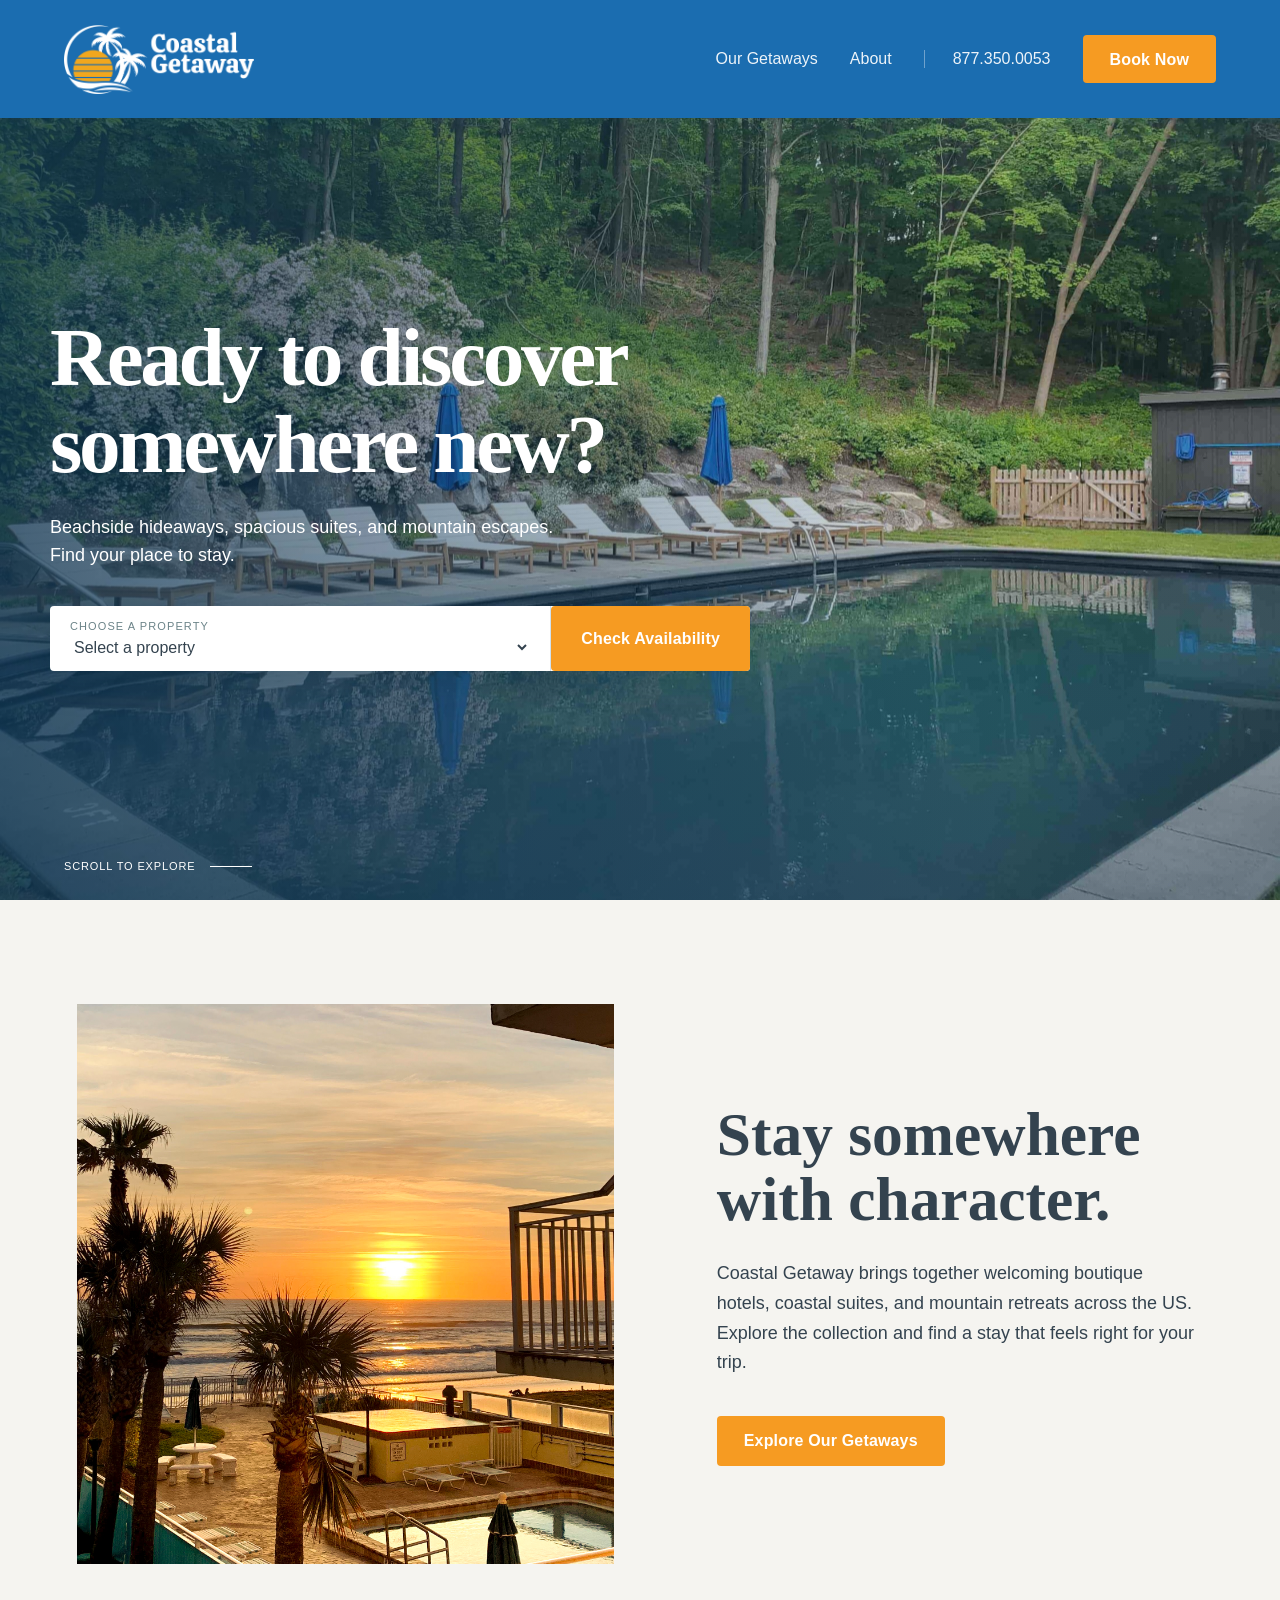
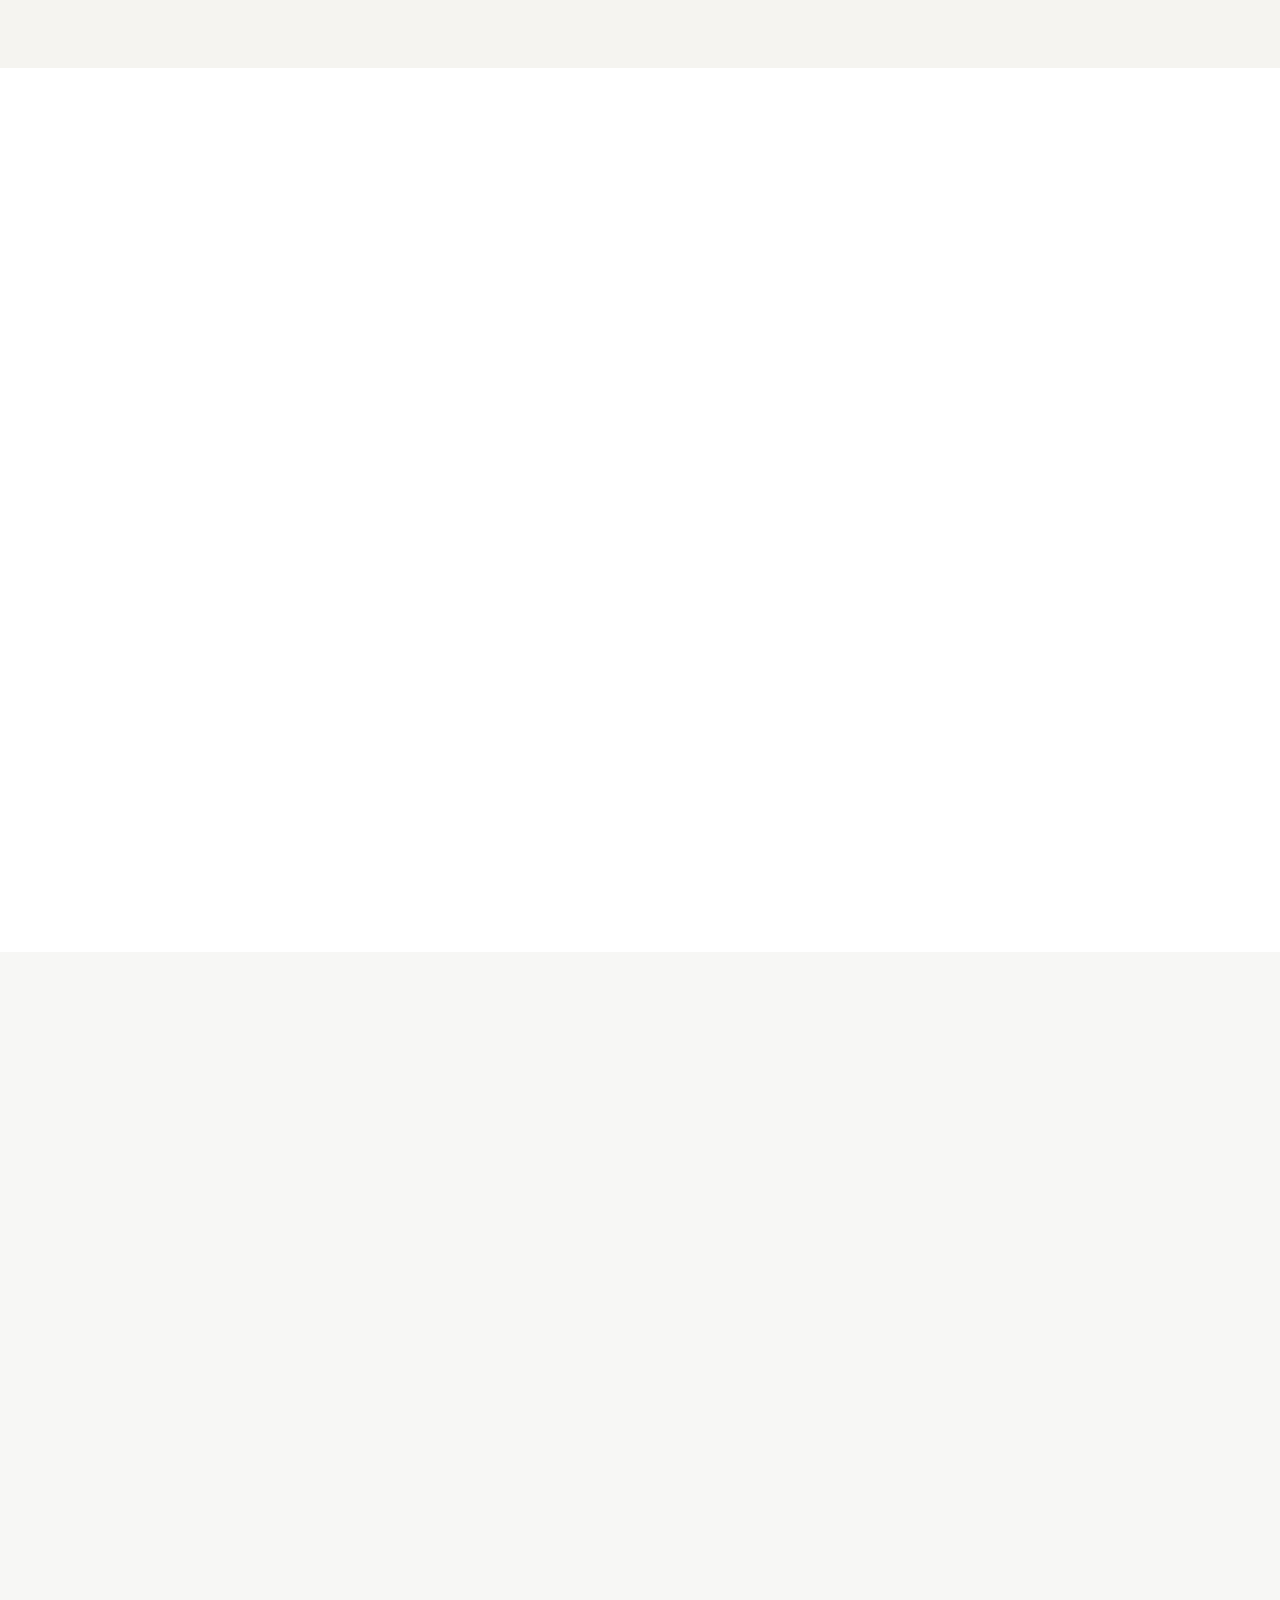
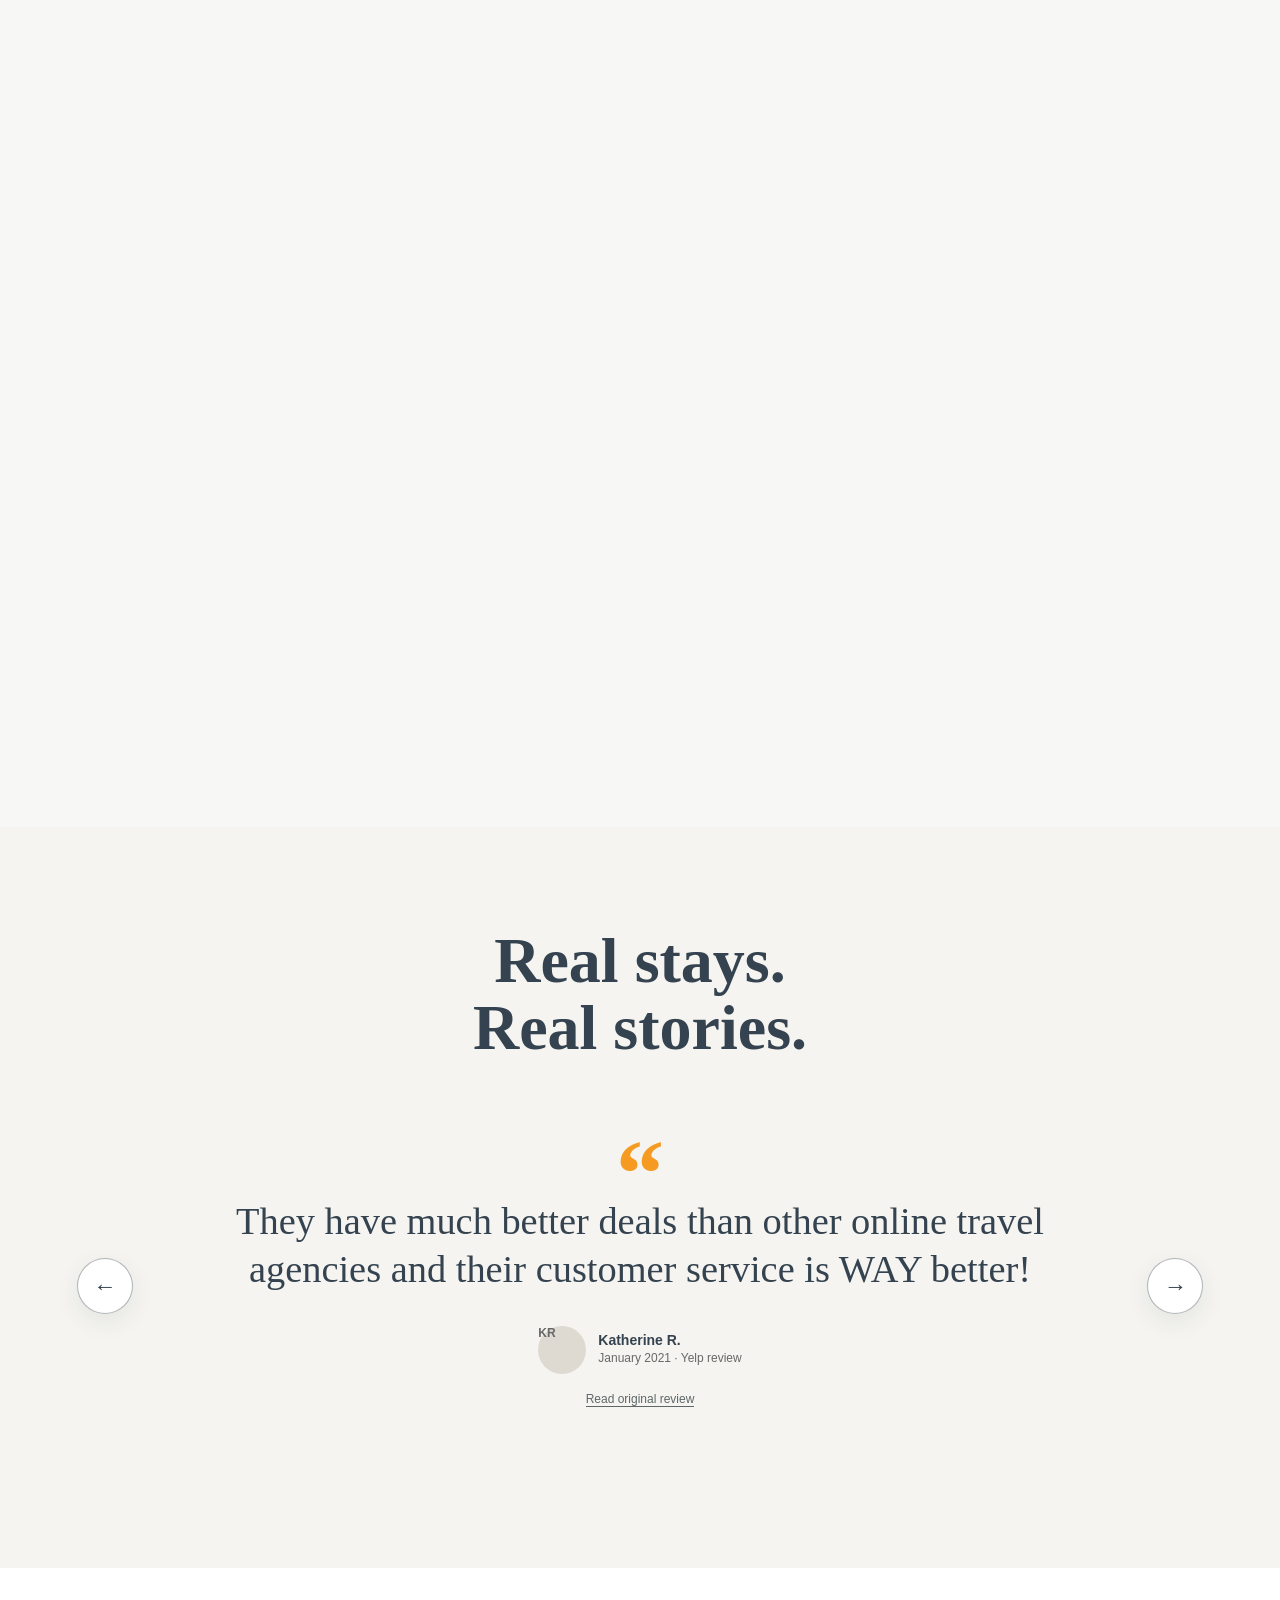
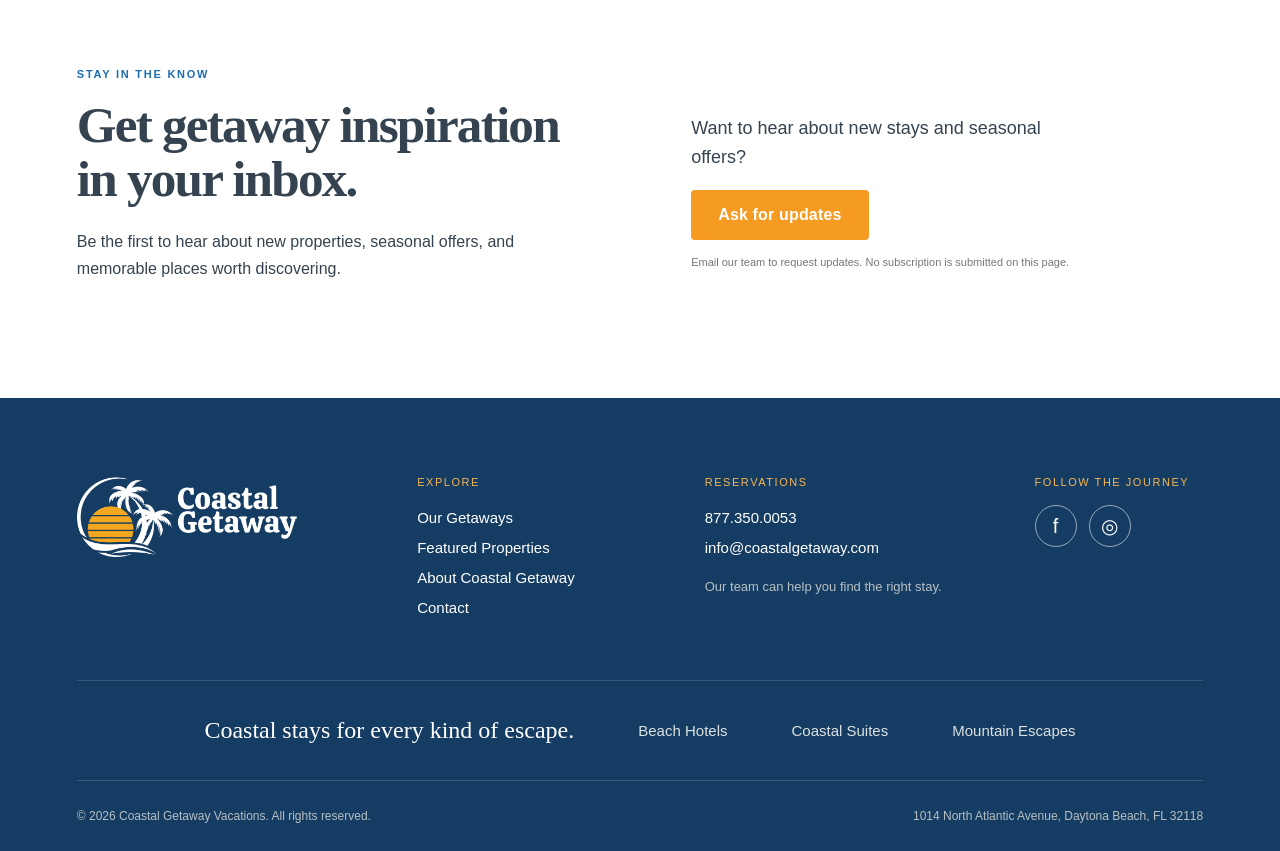
==== commit 078e1b2e: "Build Coastal About page in homepage design system" ====
--- a/index.html
+++ b/index.html
@@ -20,7 +20,7 @@
     </button>
     <nav class="site-nav" data-nav>
       <a href="#getaways">Our Getaways</a>
-      <a href="#about">About</a>
+      <a href="about.html">About</a>
       <a class="nav-phone" href="tel:18773500053">877.350.0053</a>
       <a class="button button-small" href="#booking">Book Now</a>
     </nav>
@@ -90,7 +90,7 @@
   <footer class="site-footer">
     <div class="footer-top">
       <a class="brand footer-brand" href="#top"><img src="assets/coastal-getaway-logo.png" alt="Coastal Getaway" /></a>
-      <div class="footer-column"><p class="footer-label">Explore</p><a href="#getaways">Our Getaways</a><a href="#properties">Featured Properties</a><a href="https://coastalgetaway.com/about/">About Coastal Getaway</a><a href="https://coastalgetaway.com/contact/">Contact</a></div>
+      <div class="footer-column"><p class="footer-label">Explore</p><a href="#getaways">Our Getaways</a><a href="#properties">Featured Properties</a><a href="about.html">About Coastal Getaway</a><a href="https://coastalgetaway.com/contact/">Contact</a></div>
       <div class="footer-column"><p class="footer-label">Reservations</p><a href="tel:18773500053">877.350.0053</a><a href="mailto:info@coastalgetaway.com">info@coastalgetaway.com</a><span>Our team can help you find the right stay.</span></div>
       <div class="footer-social"><p class="footer-label">Follow the journey</p><div><a href="https://www.facebook.com/coastalgetawayvacations" aria-label="Facebook">f</a><a href="https://www.instagram.com/coastalgetawayvacations/" aria-label="Instagram">◎</a></div></div>
     </div>
--- a/styles.css
+++ b/styles.css
@@ -1,4 +1,4 @@
-:root{--navy:#063745;--ink:#123e4b;--teal:#0a9aaa;--coral:#f4775d;--sand:#f8f3ea;--white:#fff;--line:rgba(6,55,69,.18);--serif:'Playfair Display',Georgia,serif;--sans:'DM Sans',Arial,sans-serif}*{box-sizing:border-box}html{scroll-behavior:smooth}body{margin:0;color:var(--ink);font-family:var(--sans);background:#fff}a{color:inherit;text-decoration:none}img{display:block;width:100%;object-fit:cover}.site-header{position:absolute;z-index:10;top:0;left:0;width:100%;display:flex;align-items:center;justify-content:space-between;padding:24px clamp(24px,5vw,76px);color:#fff;transition:.35s}.site-header.scrolled{position:fixed;background:rgba(6,55,69,.96);padding-top:14px;padding-bottom:14px;box-shadow:0 8px 30px #06374520}.brand img{width:190px;height:auto;object-fit:contain}.site-nav{display:flex;align-items:center;gap:30px;font-size:13px}.site-nav>a:not(.button){opacity:.92}.nav-phone{padding-left:28px;border-left:1px solid #ffffff66}.button{display:inline-flex;gap:14px;align-items:center;justify-content:center;border:0;background:var(--coral);color:#fff;padding:16px 23px;font-weight:700;font-size:13px;cursor:pointer;transition:.25s}.button:hover{background:#e35b43;transform:translateY(-2px)}.button-small{padding:12px 18px}.menu-toggle{display:none;background:none;border:0}.hero{min-height:760px;height:100vh;position:relative;display:flex;align-items:center;overflow:hidden;color:#fff}.hero-video{position:absolute;inset:0;width:100%;height:100%;object-fit:cover}.hero-overlay{position:absolute;inset:0;background:linear-gradient(90deg,rgba(2,37,48,.72),rgba(2,37,48,.1) 70%),linear-gradient(0deg,rgba(2,37,48,.3),transparent 35%)}.hero-content{position:relative;z-index:1;width:min(1180px,90%);margin:100px auto 0}.eyebrow{font-size:11px;letter-spacing:.16em;text-transform:uppercase;font-weight:700;color:var(--teal);margin:0 0 18px}.hero .eyebrow{color:#fff}.hero h1,h2{font-family:var(--serif);font-weight:600;line-height:1.05;margin:0}.hero h1{font-size:clamp(54px,7vw,102px);letter-spacing:-.04em}.hero h1 em,h2 em{font-weight:500;color:var(--coral);font-style:normal}.hero-copy{font-size:17px;max-width:430px;line-height:1.6}.booking-bar{background:#fff;color:var(--ink);display:flex;align-items:stretch;width:min(940px,100%);margin-top:36px;box-shadow:0 12px 35px #00273333}.booking-field{display:flex;flex-direction:column;justify-content:center;padding:14px 20px;min-width:190px;border-right:1px solid var(--line)}.booking-field span{font-size:10px;text-transform:uppercase;letter-spacing:.1em;color:#6b8388;margin-bottom:6px}.booking-field select,.booking-field input{border:0;color:var(--ink);font:500 14px var(--sans);outline:none;background:transparent}.booking-bar .button{margin:8px}.scroll-cue{position:absolute;bottom:28px;left:5%;display:flex;align-items:center;gap:14px;font-size:11px;letter-spacing:.08em;text-transform:uppercase}.scroll-cue i{width:42px;height:1px;background:#fff}.section{padding:clamp(78px,9vw,145px) max(24px,7vw)}.intro{display:grid;grid-template-columns:1fr 1fr;gap:clamp(40px,9vw,140px);max-width:1280px;margin:auto}.intro h2,.section-heading h2{font-size:clamp(40px,5vw,68px);letter-spacing:-.04em}.intro-copy{max-width:510px;font-size:17px;line-height:1.7}.text-link{display:inline-flex;align-items:center;gap:12px;text-transform:uppercase;letter-spacing:.1em;font-size:11px;font-weight:700;color:var(--teal);border-bottom:1px solid var(--teal);padding-bottom:8px;margin-top:14px}.text-link span{font-size:18px;line-height:10px}.feature-story{display:grid;grid-template-columns:1.2fr .8fr;align-items:center;gap:clamp(35px,8vw,130px);background:var(--sand)}.story-image img{height:650px}.story-copy{max-width:480px}.story-copy h2{font-size:clamp(45px,5vw,76px);margin-bottom:28px}.story-copy>p:not(.eyebrow){font-size:17px;line-height:1.7}.getaways{max-width:1440px;margin:auto}.section-heading{margin-bottom:55px}.category-grid{display:grid;grid-template-columns:1.1fr .9fr .9fr;gap:20px;align-items:start}.category-card{position:relative;height:460px;overflow:hidden}.category-card-tall{height:570px}.category-card-offset{margin-top:95px}.category-card img{height:100%;transition:transform .8s}.category-card:hover img{transform:scale(1.05)}.category-card:after{content:'';position:absolute;inset:0;background:linear-gradient(0deg,#003843b8,transparent 55%)}.category-card span{position:absolute;z-index:1;bottom:32px;left:30px;color:#fff;font:500 29px var(--serif)}.category-card i{font:normal 18px var(--sans);margin-left:20px}.properties{background:#f9faf9}.split-heading{display:flex;justify-content:space-between;align-items:end}.property-grid{display:grid;grid-template-columns:repeat(4,1fr);gap:26px}.property img{height:300px;margin-bottom:18px}.property-place{font-size:10px;letter-spacing:.12em;text-transform:uppercase;color:var(--teal);margin:0 0 6px}.property h3{font:600 24px var(--serif);margin:0}.property .text-link{margin-top:18px}.quote-section{text-align:center;background:var(--sand);padding-left:15%;padding-right:15%}.quote-section blockquote{font:500 clamp(30px,4vw,54px)/1.2 var(--serif);max-width:990px;margin:20px auto}.quote-author{font-size:12px;text-transform:uppercase;letter-spacing:.13em}.quote-author span{color:#f4a928;margin-left:15px}.cta{min-height:490px;position:relative;display:flex;align-items:center;overflow:hidden;color:#fff}.cta-image{position:absolute;inset:0;background:linear-gradient(90deg,#034c5be6,#034c5b35),url('https://images.unsplash.com/photo-1510414842594-a61c69b5ae57?auto=format&fit=crop&w=2200&q=85') center/cover}.cta-content{position:relative;z-index:1;width:min(1180px,90%);margin:auto}.cta .eyebrow{color:#fff}.cta h2{font-size:clamp(48px,6vw,84px);margin-bottom:30px}.site-footer{background:var(--navy);color:#fff;padding:62px max(24px,7vw) 26px}.footer-top{display:grid;grid-template-columns:2fr 1fr 1fr;gap:50px;padding-bottom:55px}.footer-top .brand img{max-width:210px}.footer-top>div{display:flex;flex-direction:column;gap:9px;font-size:14px}.footer-label{color:#70c8cf;text-transform:uppercase;letter-spacing:.14em;font-size:10px;margin:0 0 8px}.footer-bottom{border-top:1px solid #ffffff35;padding-top:22px;display:flex;justify-content:space-between;color:#b4d1d2;font-size:11px}.reveal{opacity:0;transform:translateY(28px);transition:opacity .75s ease,transform .75s ease}.reveal-left{transform:translateX(-35px)}.reveal-right{transform:translateX(35px)}.reveal.visible{opacity:1;transform:none}.reveal-delay{transition-delay:.12s}.reveal-delay-2{transition-delay:.24s}@media(max-width:900px){.site-header{padding:18px 24px}.brand img{width:155px}.menu-toggle{display:flex;flex-direction:column;gap:6px}.menu-toggle span{display:block;width:28px;height:2px;background:#fff}.site-nav{position:absolute;top:100%;right:20px;left:20px;display:none;flex-direction:column;align-items:stretch;background:var(--navy);padding:22px;gap:20px}.site-nav.open{display:flex}.nav-phone{border:0;padding:0}.hero{min-height:720px}.hero-content{margin-top:80px}.booking-bar{flex-wrap:wrap}.booking-field{flex:1 1 45%;min-width:0}.booking-bar .button{flex:1 1 100%}.intro,.feature-story{grid-template-columns:1fr}.story-image img{height:450px}.category-grid{grid-template-columns:1fr 1fr}.category-card-tall{height:460px}.category-card-offset{margin-top:0}.category-card:last-child{grid-column:1/-1;height:360px}.property-grid{grid-template-columns:1fr 1fr}.property img{height:260px}.footer-top{grid-template-columns:1fr 1fr}.footer-top .brand{grid-column:1/-1}}@media(max-width:560px){.hero h1{font-size:51px}.hero-copy{font-size:15px}.booking-field{flex:1 1 100%;border-right:0;border-bottom:1px solid var(--line)}.section{padding-top:80px;padding-bottom:80px}.intro h2,.section-heading h2{font-size:45px}.story-image img{height:330px}.category-grid,.property-grid{grid-template-columns:1fr}.category-card,.category-card-tall,.category-card:last-child{height:390px;grid-column:auto}.split-heading{display:block}.split-heading .text-link{margin-top:25px}.property img{height:300px}.footer-top{grid-template-columns:1fr}.footer-bottom{display:block;line-height:2}.footer-bottom span{display:block}}
+:root{--navy:#063745;--ink:#123e4b;--teal:#0a9aaa;--coral:#f4775d;--sand:#f8f3ea;--white:#fff;--line:rgba(6,55,69,.18);--serif:'Playfair Display',Georgia,serif;--sans:'DM Sans',Arial,sans-serif}*{box-sizing:border-box}html{scroll-behavior:smooth}body{margin:0;color:var(--ink);font-family:var(--sans);background:#fff}a{color:inherit;text-decoration:none}img{display:block;width:100%;object-fit:cover}.site-header{position:absolute;z-index:10;top:0;left:0;width:100%;display:flex;align-items:center;justify-content:space-between;padding:24px clamp(24px,5vw,76px);color:#fff;transition:.35s}.site-header.scrolled{position:fixed;background:rgba(27,109,176,.96);padding-top:14px;padding-bottom:14px;box-shadow:0 8px 30px #1B6DB020}.brand img{width:190px;height:auto;object-fit:contain}.site-nav{display:flex;align-items:center;gap:30px;font-size:13px}.site-nav>a:not(.button){opacity:.92}.nav-phone{padding-left:28px;border-left:1px solid #ffffff66}.button{display:inline-flex;gap:14px;align-items:center;justify-content:center;border:0;background:var(--coral);color:#fff;padding:16px 23px;font-weight:700;font-size:13px;cursor:pointer;transition:.25s}.button:hover{background:#e35b43;transform:translateY(-2px)}.button-small{padding:12px 18px}.menu-toggle{display:none;background:none;border:0}.hero{min-height:760px;height:100vh;position:relative;display:flex;align-items:center;overflow:hidden;color:#fff}.hero-video{position:absolute;inset:0;width:100%;height:100%;object-fit:cover}.hero-overlay{position:absolute;inset:0;background:linear-gradient(90deg,rgba(2,37,48,.72),rgba(2,37,48,.1) 70%),linear-gradient(0deg,rgba(2,37,48,.3),transparent 35%)}.hero-content{position:relative;z-index:1;width:min(1180px,90%);margin:100px auto 0}.eyebrow{font-size:11px;letter-spacing:.16em;text-transform:uppercase;font-weight:700;color:var(--teal);margin:0 0 18px}.hero .eyebrow{color:#fff}.hero h1,h2{font-family:var(--serif);font-weight:600;line-height:1.05;margin:0}.hero h1{font-size:clamp(54px,7vw,102px);letter-spacing:-.04em}.hero h1 em,h2 em{font-weight:500;color:var(--coral);font-style:normal}.hero-copy{font-size:17px;max-width:430px;line-height:1.6}.booking-bar{background:#fff;color:var(--ink);display:flex;align-items:stretch;width:min(940px,100%);margin-top:36px;box-shadow:0 12px 35px #00273333}.booking-field{display:flex;flex-direction:column;justify-content:center;padding:14px 20px;min-width:190px;border-right:1px solid var(--line)}.booking-field span{font-size:10px;text-transform:uppercase;letter-spacing:.1em;color:#6b8388;margin-bottom:6px}.booking-field select,.booking-field input{border:0;color:var(--ink);font:500 14px var(--sans);outline:none;background:transparent}.booking-bar .button{margin:8px}.scroll-cue{position:absolute;bottom:28px;left:5%;display:flex;align-items:center;gap:14px;font-size:11px;letter-spacing:.08em;text-transform:uppercase}.scroll-cue i{width:42px;height:1px;background:#fff}.section{padding:clamp(78px,9vw,145px) max(24px,7vw)}.intro{display:grid;grid-template-columns:1fr 1fr;gap:clamp(40px,9vw,140px);max-width:1280px;margin:auto}.intro h2,.section-heading h2{font-size:clamp(40px,5vw,68px);letter-spacing:-.04em}.intro-copy{max-width:510px;font-size:17px;line-height:1.7}.text-link{display:inline-flex;align-items:center;gap:12px;text-transform:uppercase;letter-spacing:.1em;font-size:11px;font-weight:700;color:var(--teal);border-bottom:1px solid var(--teal);padding-bottom:8px;margin-top:14px}.text-link span{font-size:18px;line-height:10px}.feature-story{display:grid;grid-template-columns:1.2fr .8fr;align-items:center;gap:clamp(35px,8vw,130px);background:var(--sand)}.story-image img{height:650px}.story-copy{max-width:480px}.story-copy h2{font-size:clamp(45px,5vw,76px);margin-bottom:28px}.story-copy>p:not(.eyebrow){font-size:17px;line-height:1.7}.getaways{max-width:1440px;margin:auto}.section-heading{margin-bottom:55px}.category-grid{display:grid;grid-template-columns:1.1fr .9fr .9fr;gap:20px;align-items:start}.category-card{position:relative;height:460px;overflow:hidden}.category-card-tall{height:570px}.category-card-offset{margin-top:95px}.category-card img{height:100%;transition:transform .8s}.category-card:hover img{transform:scale(1.05)}.category-card:after{content:'';position:absolute;inset:0;background:linear-gradient(0deg,#003843b8,transparent 55%)}.category-card span{position:absolute;z-index:1;bottom:32px;left:30px;color:#fff;font:500 29px var(--serif)}.category-card i{font:normal 18px var(--sans);margin-left:20px}.properties{background:#f9faf9}.split-heading{display:flex;justify-content:space-between;align-items:end}.property-grid{display:grid;grid-template-columns:repeat(4,1fr);gap:26px}.property img{height:300px;margin-bottom:18px}.property-place{font-size:10px;letter-spacing:.12em;text-transform:uppercase;color:var(--teal);margin:0 0 6px}.property h3{font:600 24px var(--serif);margin:0}.property .text-link{margin-top:18px}.quote-section{text-align:center;background:var(--sand);padding-left:15%;padding-right:15%}.quote-section blockquote{font:500 clamp(30px,4vw,54px)/1.2 var(--serif);max-width:990px;margin:20px auto}.quote-author{font-size:12px;text-transform:uppercase;letter-spacing:.13em}.quote-author span{color:#f4a928;margin-left:15px}.cta{min-height:490px;position:relative;display:flex;align-items:center;overflow:hidden;color:#fff}.cta-image{position:absolute;inset:0;background:linear-gradient(90deg,#034c5be6,#034c5b35),url('https://images.unsplash.com/photo-1510414842594-a61c69b5ae57?auto=format&fit=crop&w=2200&q=85') center/cover}.cta-content{position:relative;z-index:1;width:min(1180px,90%);margin:auto}.cta .eyebrow{color:#fff}.cta h2{font-size:clamp(48px,6vw,84px);margin-bottom:30px}.site-footer{background:var(--navy);color:#fff;padding:62px max(24px,7vw) 26px}.footer-top{display:grid;grid-template-columns:2fr 1fr 1fr;gap:50px;padding-bottom:55px}.footer-top .brand img{max-width:210px}.footer-top>div{display:flex;flex-direction:column;gap:9px;font-size:14px}.footer-label{color:#70c8cf;text-transform:uppercase;letter-spacing:.14em;font-size:10px;margin:0 0 8px}.footer-bottom{border-top:1px solid #ffffff35;padding-top:22px;display:flex;justify-content:space-between;color:#b4d1d2;font-size:11px}.reveal{opacity:0;transform:translateY(28px);transition:opacity .75s ease,transform .75s ease}.reveal-left{transform:translateX(-35px)}.reveal-right{transform:translateX(35px)}.reveal.visible{opacity:1;transform:none}.reveal-delay{transition-delay:.12s}.reveal-delay-2{transition-delay:.24s}@media(max-width:900px){.site-header{padding:18px 24px}.brand img{width:155px}.menu-toggle{display:flex;flex-direction:column;gap:6px}.menu-toggle span{display:block;width:28px;height:2px;background:#fff}.site-nav{position:absolute;top:100%;right:20px;left:20px;display:none;flex-direction:column;align-items:stretch;background:var(--navy);padding:22px;gap:20px}.site-nav.open{display:flex}.nav-phone{border:0;padding:0}.hero{min-height:720px}.hero-content{margin-top:80px}.booking-bar{flex-wrap:wrap}.booking-field{flex:1 1 45%;min-width:0}.booking-bar .button{flex:1 1 100%}.intro,.feature-story{grid-template-columns:1fr}.story-image img{height:450px}.category-grid{grid-template-columns:1fr 1fr}.category-card-tall{height:460px}.category-card-offset{margin-top:0}.category-card:last-child{grid-column:1/-1;height:360px}.property-grid{grid-template-columns:1fr 1fr}.property img{height:260px}.footer-top{grid-template-columns:1fr 1fr}.footer-top .brand{grid-column:1/-1}}@media(max-width:560px){.hero h1{font-size:51px}.hero-copy{font-size:15px}.booking-field{flex:1 1 100%;border-right:0;border-bottom:1px solid var(--line)}.section{padding-top:80px;padding-bottom:80px}.intro h2,.section-heading h2{font-size:45px}.story-image img{height:330px}.category-grid,.property-grid{grid-template-columns:1fr}.category-card,.category-card-tall,.category-card:last-child{height:390px;grid-column:auto}.split-heading{display:block}.split-heading .text-link{margin-top:25px}.property img{height:300px}.footer-top{grid-template-columns:1fr}.footer-bottom{display:block;line-height:2}.footer-bottom span{display:block}}
 :root{--navy:#1F2D33;--ink:#454543;--teal:#1B6DB0;--coral:#F1A71F;--sand:#F1F1F1;--white:#FFFFFF;--line:rgba(69,69,67,.2);--serif:'Times New Roman',serif;--sans:Arial,sans-serif}
 .hero-content{animation:heroIn 1.1s cubic-bezier(.2,.7,.2,1) both}.floating-booking{position:fixed;z-index:9;left:50%;bottom:24px;display:flex;align-items:center;width:min(650px,calc(100% - 32px));padding:8px 10px 8px 20px;background:rgba(255,255,255,.96);box-shadow:0 12px 35px rgba(31,45,51,.24);transform:translate(-50%,25px);opacity:0;pointer-events:none;transition:opacity .35s,transform .35s}.floating-booking.visible{opacity:1;transform:translate(-50%,0);pointer-events:auto}.floating-booking div{flex:1;padding:4px 17px;border-right:1px solid var(--line)}.floating-booking small,.floating-booking strong{display:block}.floating-booking small{font-size:9px;letter-spacing:.14em;text-transform:uppercase;color:#7A7A7A;margin-bottom:4px}.floating-booking strong{font-size:12px;font-weight:500}.floating-booking button{width:42px;height:42px;border:0;border-radius:50%;background:var(--teal);color:#fff;font-size:24px;cursor:pointer;transition:transform .25s,background .25s}.floating-booking button:hover{background:var(--coral);transform:rotate(12deg) scale(1.06)}.category-card span{transform:translateY(10px);transition:transform .4s}.category-card:hover span{transform:translateY(0)}.category-card span:after{content:'';display:block;width:0;height:2px;background:var(--coral);margin-top:10px;transition:width .4s}.category-card:hover span:after{width:38px}.category-card i{display:inline-block;transition:transform .3s}.category-card:hover i{transform:translate(4px,-3px)}.button span,.text-link span{transition:transform .3s}.button:hover span,.text-link:hover span{transform:translate(4px,-3px)}.text-link:hover{color:var(--coral);border-color:var(--coral)}@keyframes heroIn{from{opacity:0;transform:translateY(24px)}to{opacity:1;transform:none}}
 @media(max-width:560px){.floating-booking{padding-left:10px}.floating-booking div{padding:4px 8px}.floating-booking div:nth-child(3){display:none}.floating-booking strong{font-size:10px}}
@@ -31,3 +31,32 @@
 .category-carousel{max-width:1240px;margin:auto}.category-grid{display:grid;grid-auto-flow:column;grid-auto-columns:calc((100% - 44px)/3);grid-template-columns:none;overflow-x:auto;overscroll-behavior-inline:contain;scroll-snap-type:x mandatory;scrollbar-width:none}.category-grid::-webkit-scrollbar{display:none}.category-card{scroll-snap-align:start}.category-controls{display:flex;justify-content:center;gap:12px;margin-top:28px}.category-controls[hidden]{display:none}.category-controls button{width:48px;height:48px;border:1px solid rgba(31,45,51,.4);border-radius:50%;background:#fff;color:var(--ink);font-size:22px;cursor:pointer}.category-controls button:hover:not(:disabled){background:var(--coral);border-color:var(--coral);color:#fff}.category-controls button:disabled{opacity:.35;cursor:default}
 @media(max-width:900px){.category-grid{grid-auto-columns:calc((100% - 22px)/2)}.category-card:last-child{height:430px;grid-column:auto}}
 @media(max-width:560px){.category-grid{grid-auto-columns:86%;gap:14px}.category-card,.category-card-tall,.category-card:last-child{height:390px}.category-controls{justify-content:flex-end}}
+/* Coastal Getaway brand colors: blue from the existing website, warm logo orange. */
+:root{--brand-blue:#1B6DB0;--brand-blue-dark:#165990;--accent:#F69B22;--accent-dark:#D98212;--navy:#153C62;--ink:#34434F;--teal:var(--brand-blue);--coral:var(--accent);--line:rgba(27,109,176,.2)}
+.site-header,.site-header.scrolled{background:var(--brand-blue);box-shadow:0 6px 24px rgba(13,57,94,.12)}
+.site-nav{background:transparent}.site-nav>a:not(.button):hover{color:#FFD990}
+.button,.newsletter-form .button{background:var(--accent)}.button:hover,.newsletter-form .button:hover{background:var(--accent-dark);filter:none}
+.button:focus-visible,a:focus-visible,button:focus-visible,select:focus-visible{outline-color:var(--accent)}
+.hero-overlay{background:linear-gradient(90deg,rgba(13,54,86,.74),rgba(13,54,86,.1) 78%),linear-gradient(0deg,rgba(13,54,86,.28),transparent 50%)}
+.category-card:after{background:linear-gradient(0deg,rgba(12,49,77,.76),rgba(12,49,77,.03) 62%)}
+.category-card:hover:after,.category-card:focus-visible:after{background:linear-gradient(0deg,rgba(12,49,77,.87),rgba(12,49,77,.24) 85%)}
+.property{background:var(--navy)}.property-shade{background:linear-gradient(0deg,rgba(11,43,69,.82),transparent 65%)}
+.property:hover .property-shade,.property:focus-visible .property-shade{background:linear-gradient(0deg,rgba(11,43,69,.9),rgba(11,43,69,.38) 90%)}
+.property .card-button:hover,.category-card .card-button:hover{background:var(--accent-dark)!important;border-color:var(--accent-dark)!important}
+.review-arrow:hover,.category-controls button:hover:not(:disabled),.footer-social a:hover{background:var(--brand-blue);border-color:var(--brand-blue)}
+.site-footer{background:var(--navy)}.site-footer .footer-label{color:#F9B654}.footer-bottom a:hover,.footer-column a:hover,.footer-family a:hover{color:#F9B654}
+@media(max-width:900px){.site-nav{background:var(--brand-blue)}}
+/* About page */
+.about-page{background:#fff}.about-page .site-nav [aria-current=page]{color:#ffe0a7}
+.about-hero{position:relative;min-height:690px;height:min(75vh,800px);display:flex;align-items:flex-end;color:#fff;overflow:hidden}
+.about-hero-image{position:absolute;inset:0;background:url('https://coastalgetaway.com/wp-content/uploads/2020/10/ROOM404_LivingRoom-scaled.jpg') center 55%/cover no-repeat}
+.about-hero-shade{position:absolute;inset:0;background:linear-gradient(90deg,rgba(12,46,73,.78),rgba(12,46,73,.28) 72%),linear-gradient(0deg,rgba(10,40,64,.42),transparent 65%)}
+.about-hero-content{position:relative;z-index:1;width:min(1240px,calc(100% - 12vw));margin:0 auto 105px}.about-kicker{margin:0 0 18px;color:var(--brand-blue);font:700 12px/1.4 var(--sans);letter-spacing:.15em;text-transform:uppercase}.about-hero .about-kicker{color:#ffdba4}.about-hero h1{max-width:850px;margin:0;font:600 clamp(56px,6.5vw,90px)/1.04 var(--serif);letter-spacing:-.04em}.about-hero-content>p:last-child{max-width:570px;margin:25px 0 0;font-size:19px;line-height:1.5}
+.about-intro{max-width:1360px;margin:auto;display:grid;grid-template-columns:1fr 1fr;gap:clamp(55px,9vw,145px);align-items:start}.about-intro h2,.about-approach h2,.about-help h2,.about-chg h2,.about-owner h2{margin:0;font:600 clamp(44px,5vw,68px)/1.08 var(--serif);letter-spacing:-.035em;color:var(--ink)}.about-intro-copy p,.about-help-copy>p:not(.about-kicker),.about-owner-inner>div:last-child p{max-width:560px;font-size:18px;line-height:1.65;margin:0 0 22px}.about-intro-copy .button{margin-top:14px}
+.about-photo-band{display:grid;grid-template-columns:1.15fr .85fr;gap:20px;max-width:1240px;margin:0 auto}.about-photo-band img{height:490px;object-fit:cover}.about-photo-band img:first-child{object-position:center 45%}
+.about-approach{max-width:1360px;margin:auto;display:grid;grid-template-columns:1fr 1fr;gap:clamp(55px,9vw,140px);align-items:start}.about-approach-heading>p{max-width:430px;font-size:18px;line-height:1.6;margin:24px 0 0}.about-collection{border-top:1px solid #cbd7df}.about-collection a{display:grid;grid-template-columns:34px 1fr 24px;gap:15px;align-items:center;min-height:115px;border-bottom:1px solid #cbd7df;transition:color .25s,padding .25s}.about-collection a:hover{color:var(--brand-blue);padding-left:8px}.about-collection span{font-size:14px;color:var(--brand-blue)}.about-collection strong{font:500 clamp(25px,2.8vw,34px)/1.2 var(--serif)}.about-collection a>span:last-child{font-size:25px}
+.about-help{display:grid;grid-template-columns:1fr 1fr;align-items:center;gap:clamp(55px,9vw,145px);background:#f5f4f0}.about-help-image img{height:580px}.about-help-copy{max-width:560px}.about-help-copy>p:not(.about-kicker){margin:28px 0 30px}
+.about-chg{background:var(--brand-blue);text-align:center}.about-chg-inner{max-width:900px;margin:auto}.about-chg .about-kicker{color:#ffe0a7}.about-chg h2{color:#fff}.about-chg p:not(.about-kicker){max-width:740px;margin:28px auto 34px;color:#fff;font-size:18px;line-height:1.65}
+.about-owner{background:#fff}.about-owner-inner{max-width:1240px;margin:auto;display:grid;grid-template-columns:1fr 1fr;gap:clamp(55px,9vw,140px);align-items:center}.about-owner-inner>div:last-child .button{margin-top:9px}
+@media(max-width:900px){.about-hero{min-height:620px;height:auto}.about-hero-content{width:calc(100% - 64px);margin:180px auto 80px}.about-intro,.about-approach,.about-help,.about-owner-inner{grid-template-columns:1fr;gap:40px}.about-photo-band{margin:0 32px}.about-photo-band img{height:360px}.about-help-image img{height:440px}}
+@media(max-width:560px){.about-hero{min-height:590px}.about-hero-image{background-position:57% center}.about-hero-content{width:calc(100% - 40px);margin:150px auto 65px}.about-hero h1{font-size:clamp(46px,11vw,58px)}.about-hero h1 br,.about-intro h2 br,.about-approach h2 br,.about-help h2 br{display:none}.about-hero-content>p:last-child{font-size:17px}.about-intro h2,.about-approach h2,.about-help h2,.about-chg h2,.about-owner h2{font-size:42px}.about-intro-copy p,.about-help-copy>p:not(.about-kicker),.about-owner-inner>div:last-child p,.about-approach-heading>p{font-size:16px}.about-photo-band{grid-template-columns:1fr;gap:12px;margin:0 20px}.about-photo-band img{height:310px}.about-photo-band img:last-child{height:270px}.about-collection a{min-height:90px}.about-help-image img{height:330px}.about-chg p:not(.about-kicker){font-size:16px}}
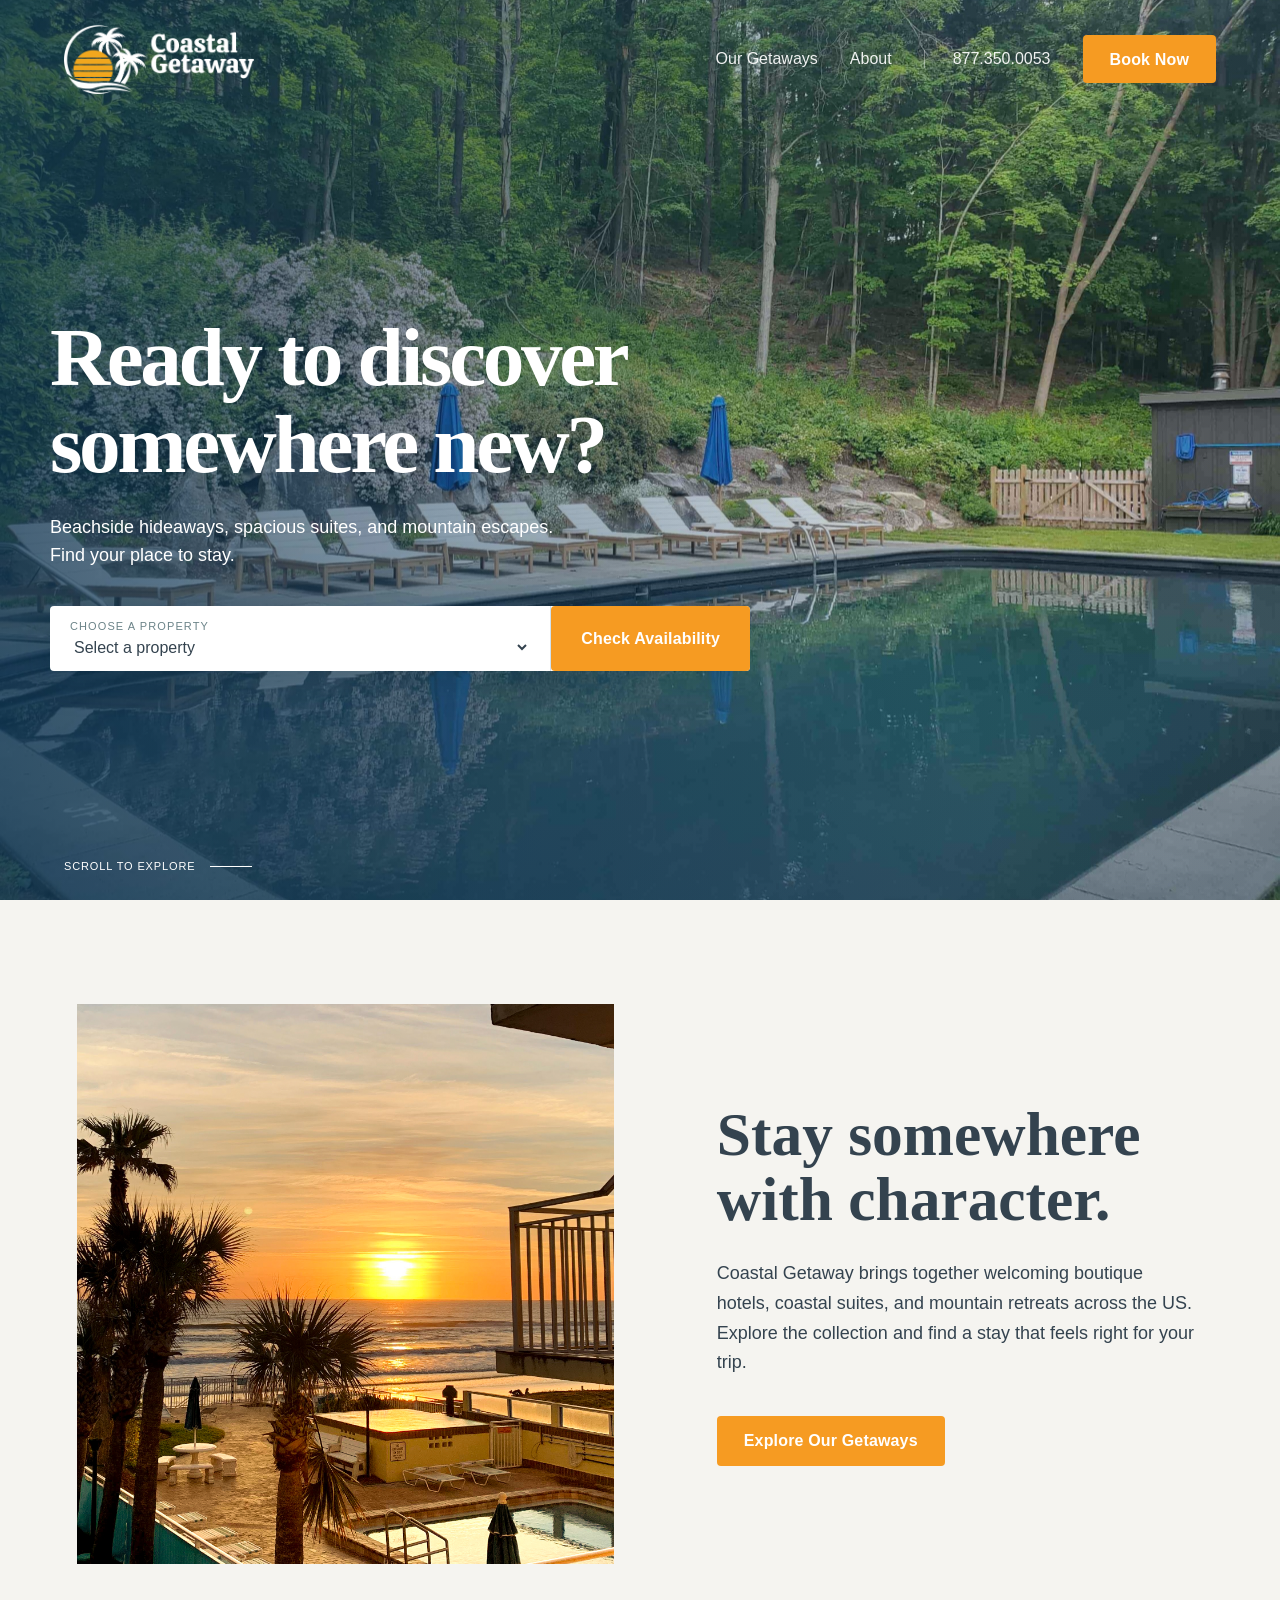
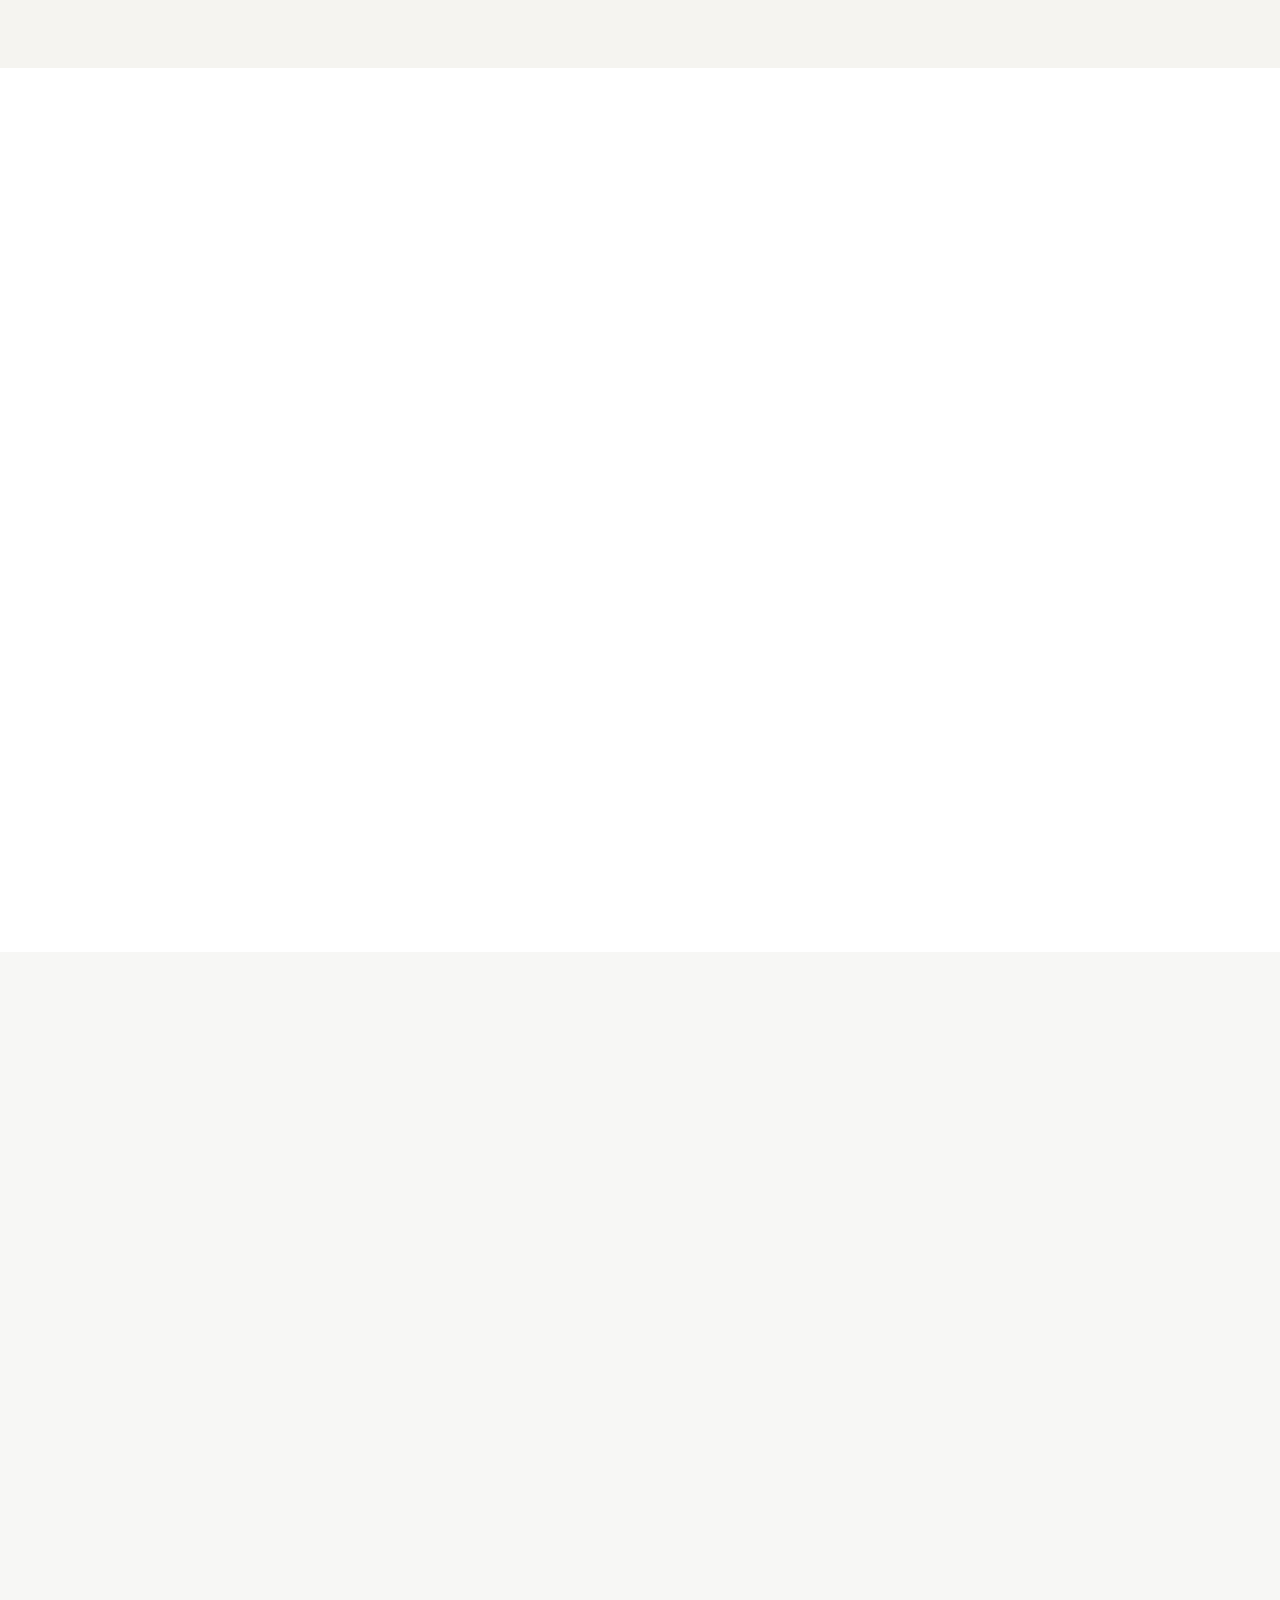
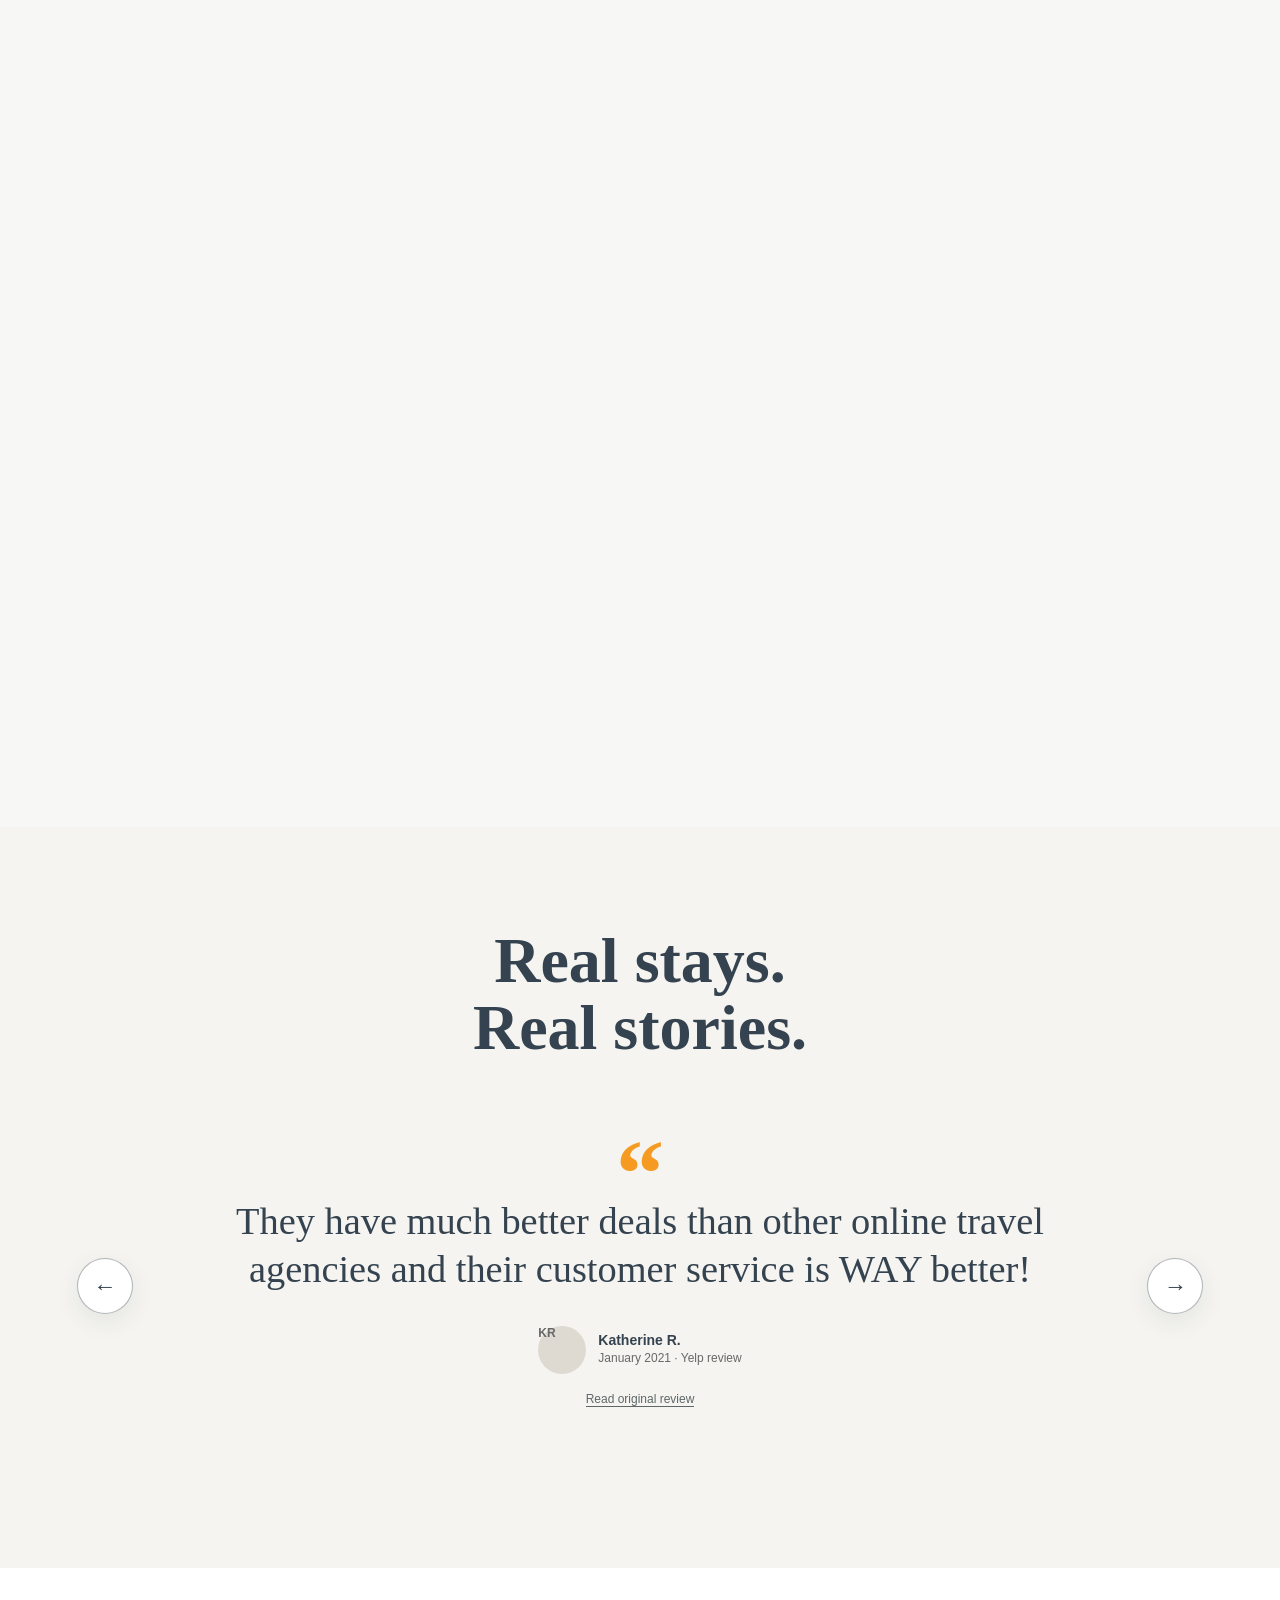
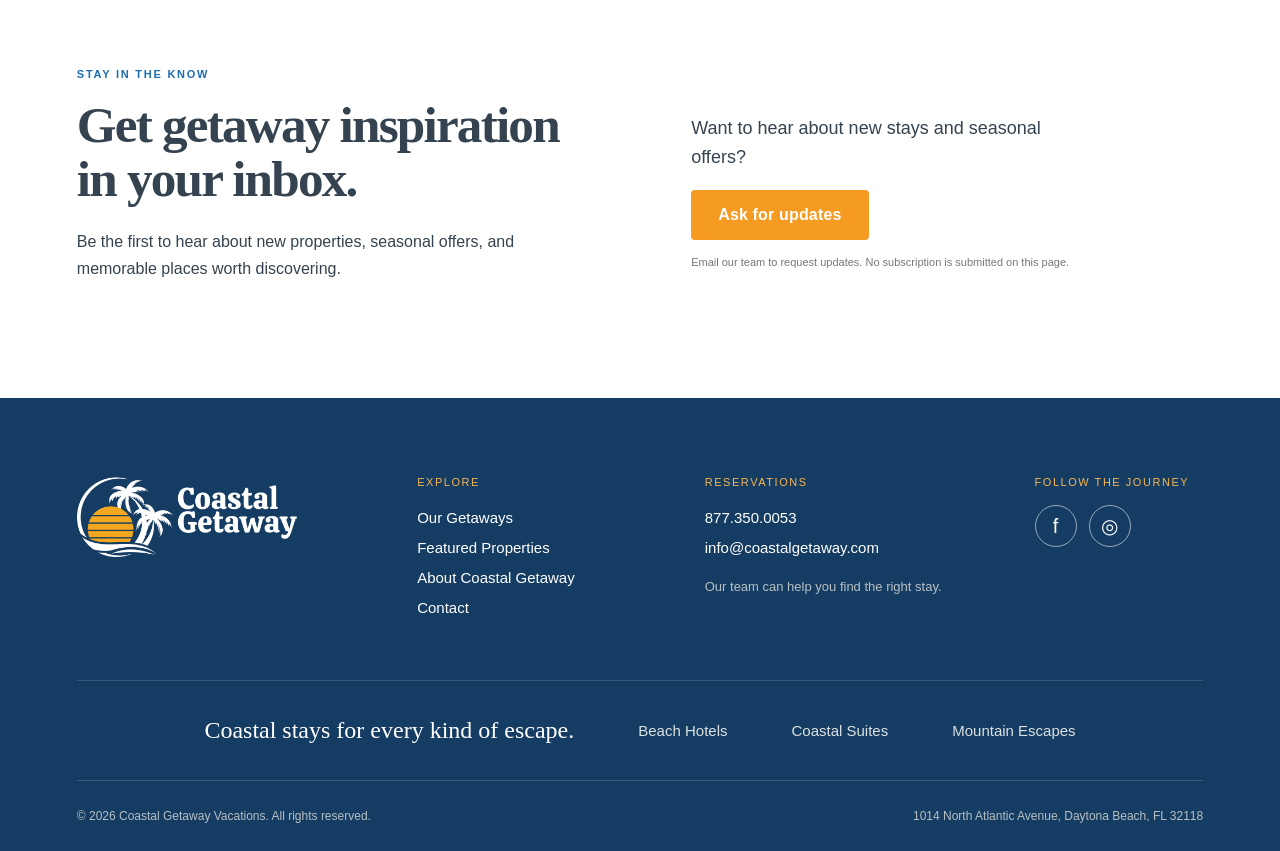
==== commit e5644597: "Align index.html with Coastal typography" ====
--- a/index.html
+++ b/index.html
@@ -7,7 +7,7 @@
   <title>Coastal Getaway Vacations</title>
   <link rel="preconnect" href="https://fonts.googleapis.com" />
   <link rel="preconnect" href="https://fonts.gstatic.com" crossorigin />
-  <link href="https://fonts.googleapis.com/css2?family=DM+Sans:wght@400;500;600;700&family=Playfair+Display:wght@500;600;700&display=swap" rel="stylesheet" />
+  <link href="https://fonts.googleapis.com/css2?family=Calistoga&family=Poppins:wght@400;500;600;700&display=swap" rel="stylesheet" />
   <link rel="stylesheet" href="styles.css" />
 </head>
 <body>
--- a/styles.css
+++ b/styles.css
@@ -60,3 +60,14 @@
 .about-owner{background:#fff}.about-owner-inner{max-width:1240px;margin:auto;display:grid;grid-template-columns:1fr 1fr;gap:clamp(55px,9vw,140px);align-items:center}.about-owner-inner>div:last-child .button{margin-top:9px}
 @media(max-width:900px){.about-hero{min-height:620px;height:auto}.about-hero-content{width:calc(100% - 64px);margin:180px auto 80px}.about-intro,.about-approach,.about-help,.about-owner-inner{grid-template-columns:1fr;gap:40px}.about-photo-band{margin:0 32px}.about-photo-band img{height:360px}.about-help-image img{height:440px}}
 @media(max-width:560px){.about-hero{min-height:590px}.about-hero-image{background-position:57% center}.about-hero-content{width:calc(100% - 40px);margin:150px auto 65px}.about-hero h1{font-size:clamp(46px,11vw,58px)}.about-hero h1 br,.about-intro h2 br,.about-approach h2 br,.about-help h2 br{display:none}.about-hero-content>p:last-child{font-size:17px}.about-intro h2,.about-approach h2,.about-help h2,.about-chg h2,.about-owner h2{font-size:42px}.about-intro-copy p,.about-help-copy>p:not(.about-kicker),.about-owner-inner>div:last-child p,.about-approach-heading>p{font-size:16px}.about-photo-band{grid-template-columns:1fr;gap:12px;margin:0 20px}.about-photo-band img{height:310px}.about-photo-band img:last-child{height:270px}.about-collection a{min-height:90px}.about-help-image img{height:330px}.about-chg p:not(.about-kicker){font-size:16px}}
+/* Let the first property photograph carry the header on both pages. */
+.site-header{position:fixed;background:transparent;box-shadow:none;transition:background .3s ease,box-shadow .3s ease,padding .3s ease}
+.site-header.scrolled{position:fixed;background:rgba(27,109,176,.96);box-shadow:0 6px 24px rgba(13,57,94,.12)}
+@media(max-width:900px){.site-header .site-nav{background:var(--brand-blue)}}
+/* About collection: property imagery leads, without a second section heading. */
+.about-property-showcase{padding-top:24px;padding-bottom:clamp(90px,10vw,150px);text-align:center}
+.about-property-grid{display:grid;grid-template-columns:repeat(3,minmax(0,1fr));gap:24px;max-width:1240px;margin:0 auto}
+.about-property-grid .property{display:block;height:430px;text-align:left}
+.about-property-more{margin-top:48px}
+@media(max-width:900px){.about-property-grid{grid-template-columns:repeat(2,minmax(0,1fr));gap:18px}.about-property-grid .property{height:390px}}
+@media(max-width:560px){.about-property-showcase{padding-top:0}.about-property-grid{grid-template-columns:1fr;gap:16px}.about-property-grid .property{height:390px}.about-property-more{margin-top:36px}}
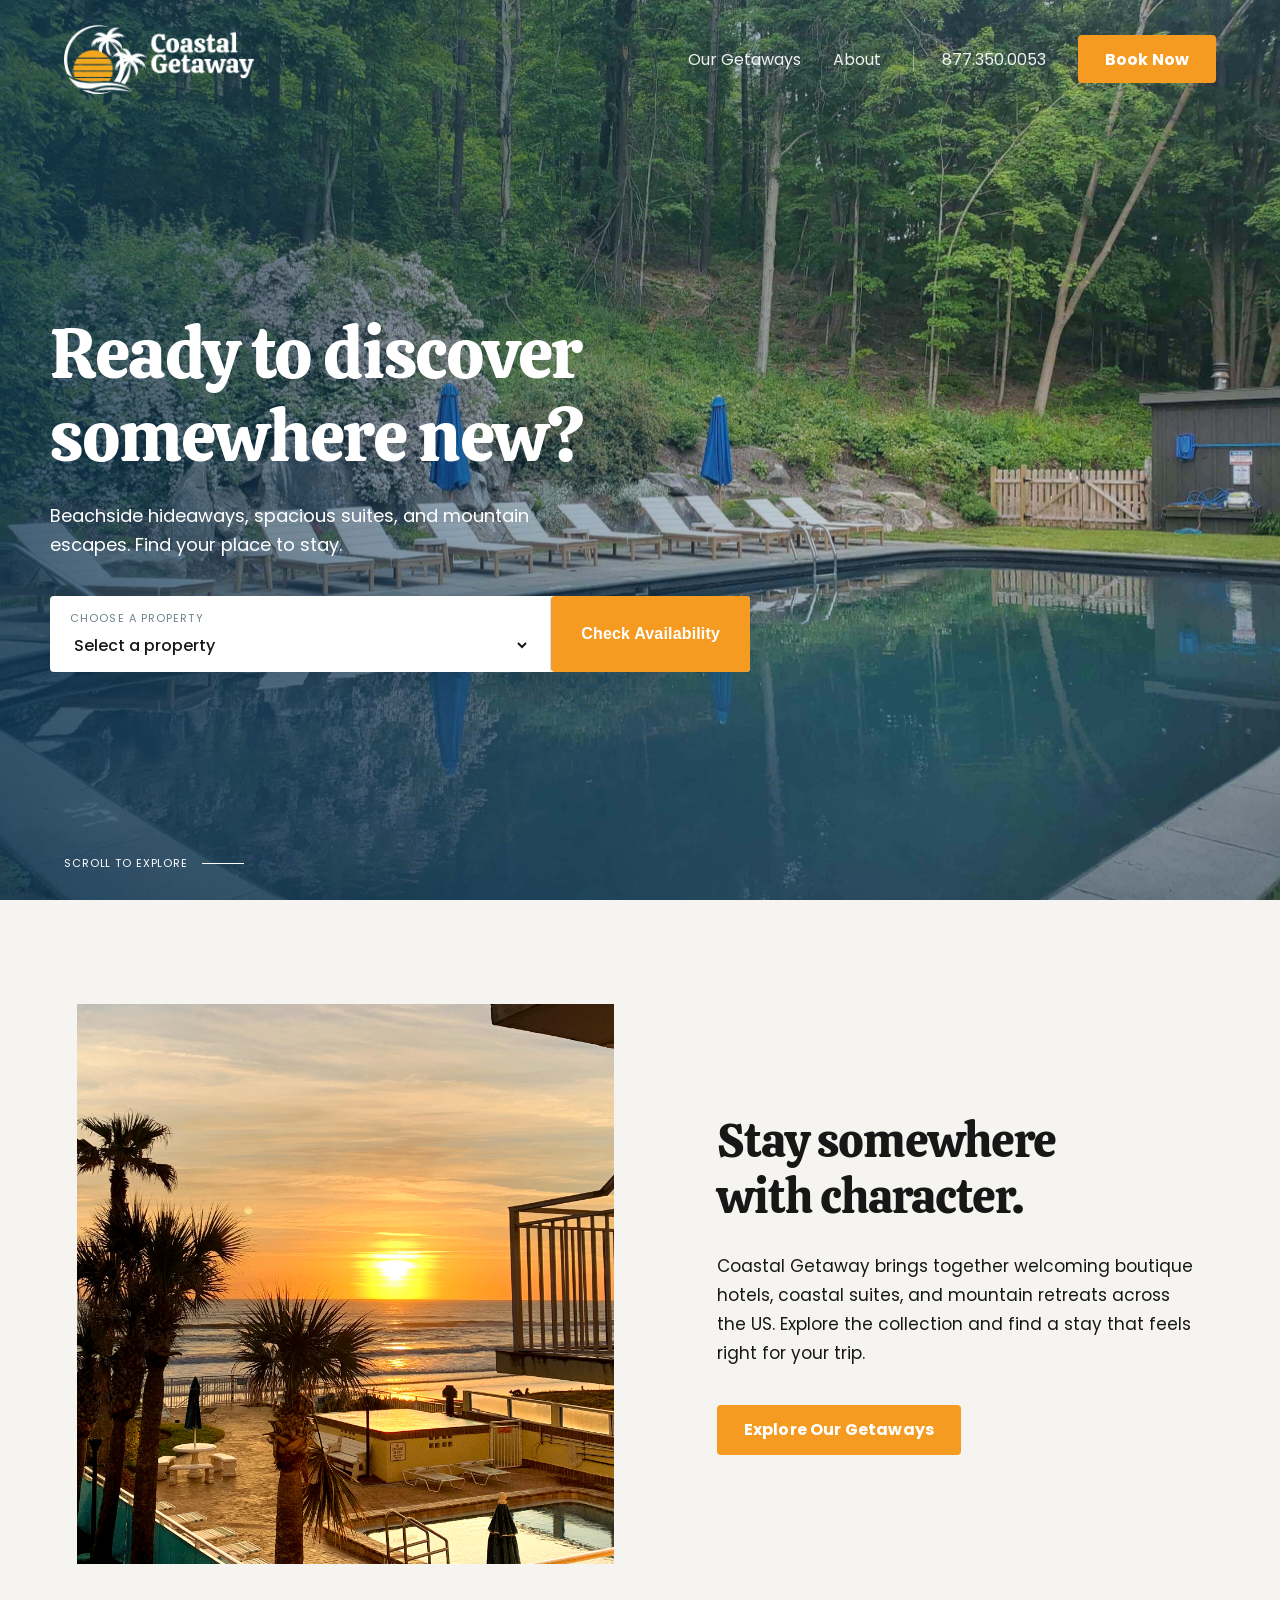
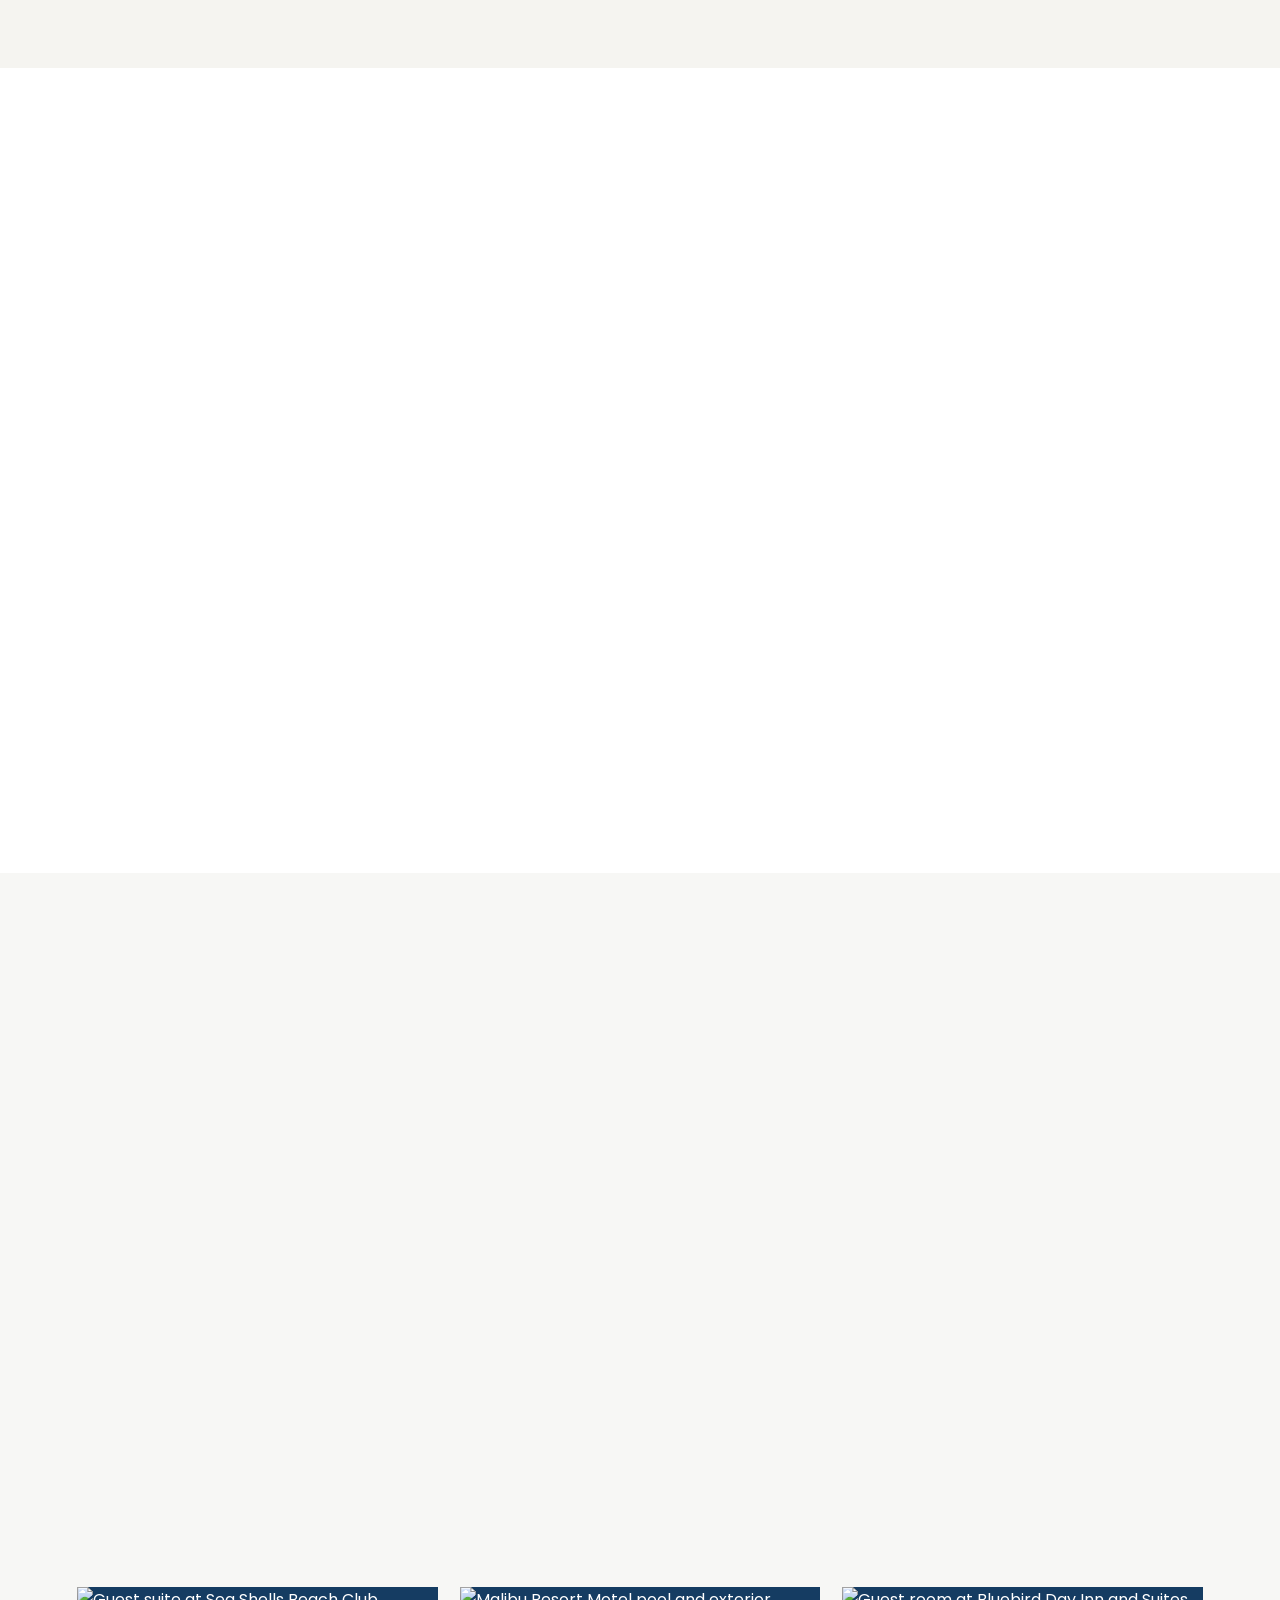
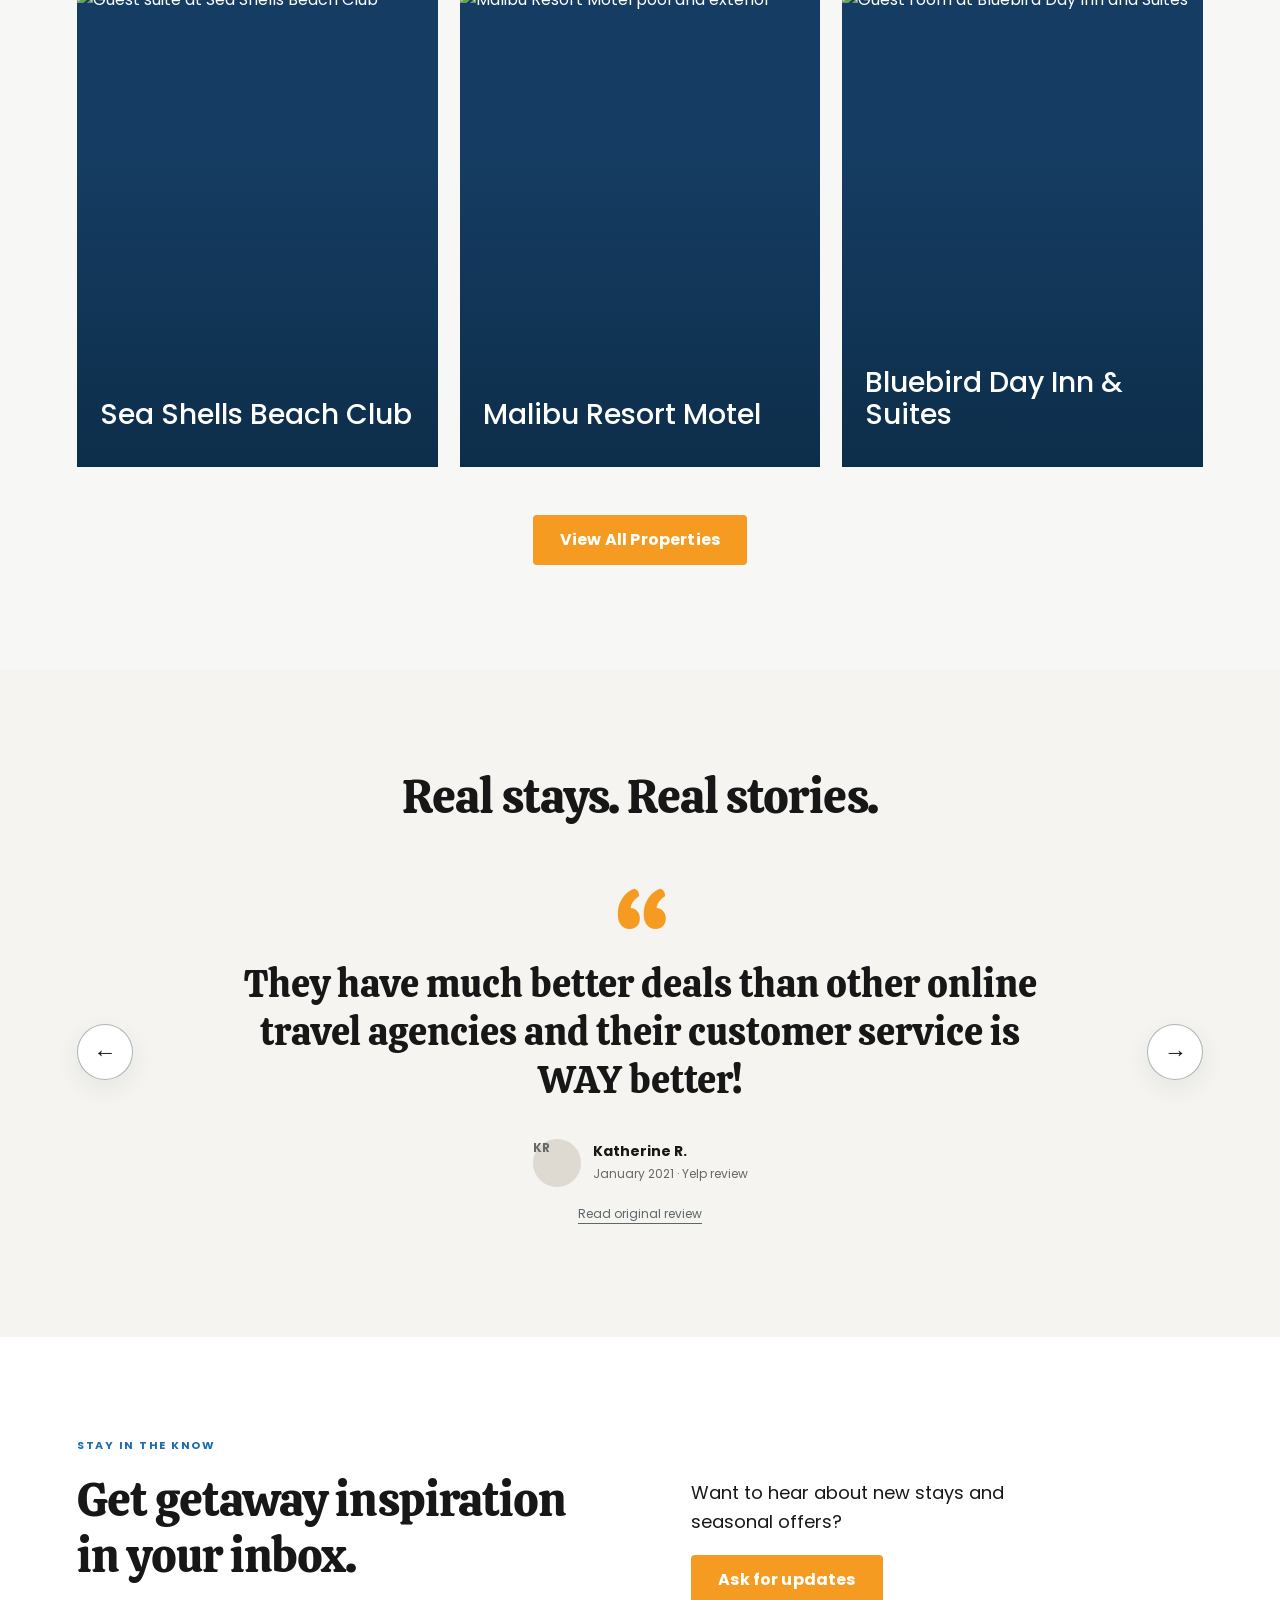
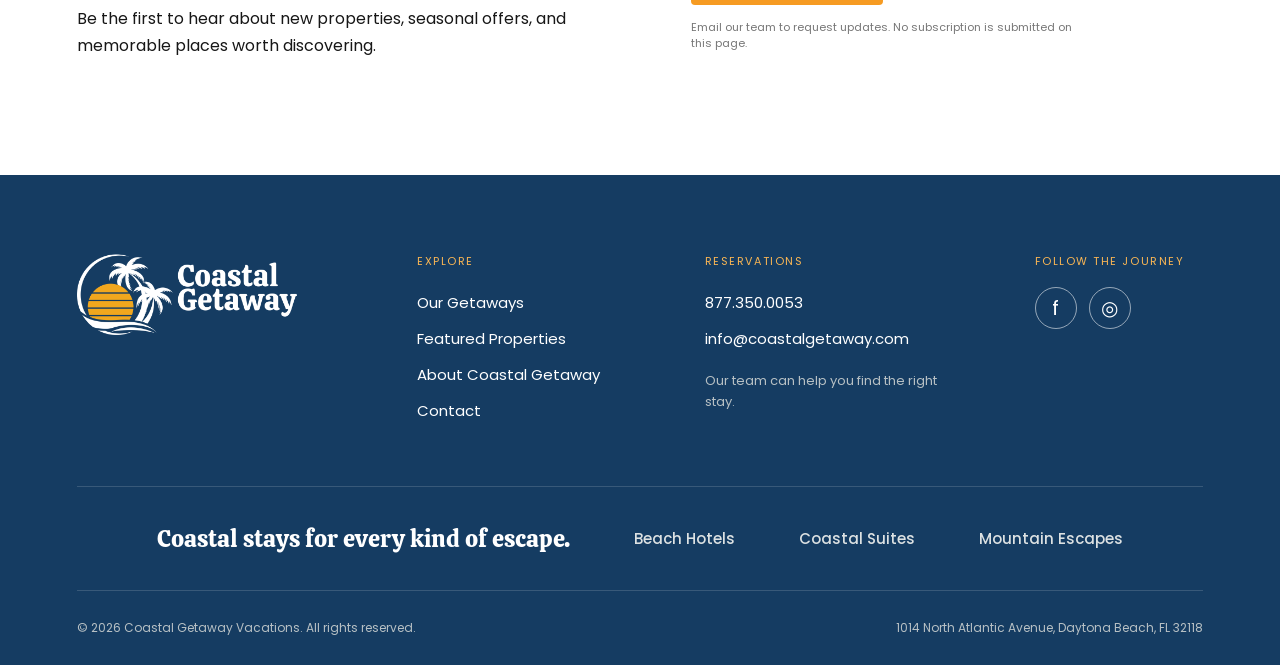
==== commit f24d94c5: "Refine section titles and add About contact form (index.html)" ====
--- a/index.html
+++ b/index.html
@@ -47,7 +47,7 @@
     </section>
 
     <section class="getaways section" id="getaways">
-      <div class="section-heading reveal"><h2>Places worth<br />coming back to.</h2></div>
+      <div class="section-heading reveal"><h2>Places worth coming back to.</h2></div>
       <div class="category-carousel"><div class="category-grid" data-category-track>
         <a class="category-card reveal" href="https://coastalgetaway.com/property_cat/beach-hotels/"><img src="assets/category-image-not-found.jpg" alt="Beach hotel getaway" loading="lazy" /><span class="category-content"><strong>Beach Hotels</strong><b class="card-button">View More</b></span></a>
         <a class="category-card reveal reveal-delay" href="https://coastalgetaway.com/property_cat/coastal-suites/"><img src="assets/property-image-not-found-2.jpg" alt="Coastal suite interior" loading="lazy" /><span class="category-content"><strong>Coastal Suites</strong><b class="card-button">View More</b></span></a>
@@ -56,7 +56,7 @@
     </section>
 
     <section class="properties section" id="properties">
-      <div class="section-heading reveal"><h2>Featured<br />Properties</h2></div>
+      <div class="section-heading reveal"><h2>Featured Properties</h2></div>
       <div class="property-grid">
         <a class="property reveal" href="https://coastalgetaway.com/property/the-pineola-newland-nc/"><img src="assets/category-image-not-found-1.jpeg" alt="The Pineola" loading="lazy" /><span class="property-shade"></span><span class="property-content"><h3>The Pineola</h3><span class="property-details"><span class="property-place">Newland, NC</span><span class="card-button">View Property</span></span></span></a>
         <a class="property reveal reveal-delay" href="https://coastalgetaway.com/property/coastal-suites/"><img src="assets/property-image-not-found-2.jpg" alt="Coastal Suites" loading="lazy" /><span class="property-shade"></span><span class="property-content"><h3>Coastal Suites</h3><span class="property-details"><span class="property-place">Wilmington, NC</span><span class="card-button">View Property</span></span></span></a>
@@ -69,7 +69,7 @@
     </section>
 
     <section class="reviews section reveal" id="reviews">
-      <div class="reviews-heading"><h2>Real stays.<br />Real stories.</h2></div>
+      <div class="reviews-heading"><h2>Real stays. Real stories.</h2></div>
       <div class="review-shell">
         <button class="review-arrow review-arrow-prev" type="button" data-review-prev aria-label="Previous review"><span>←</span></button>
         <div class="review-viewport"><div class="review-track" data-review-track>
@@ -90,7 +90,7 @@
   <footer class="site-footer">
     <div class="footer-top">
       <a class="brand footer-brand" href="#top"><img src="assets/coastal-getaway-logo.png" alt="Coastal Getaway" /></a>
-      <div class="footer-column"><p class="footer-label">Explore</p><a href="#getaways">Our Getaways</a><a href="#properties">Featured Properties</a><a href="about.html">About Coastal Getaway</a><a href="https://coastalgetaway.com/contact/">Contact</a></div>
+      <div class="footer-column"><p class="footer-label">Explore</p><a href="#getaways">Our Getaways</a><a href="#properties">Featured Properties</a><a href="about.html">About Coastal Getaway</a><a href="about.html#contact">Contact</a></div>
       <div class="footer-column"><p class="footer-label">Reservations</p><a href="tel:18773500053">877.350.0053</a><a href="mailto:info@coastalgetaway.com">info@coastalgetaway.com</a><span>Our team can help you find the right stay.</span></div>
       <div class="footer-social"><p class="footer-label">Follow the journey</p><div><a href="https://www.facebook.com/coastalgetawayvacations" aria-label="Facebook">f</a><a href="https://www.instagram.com/coastalgetawayvacations/" aria-label="Instagram">◎</a></div></div>
     </div>
--- a/styles.css
+++ b/styles.css
@@ -71,3 +71,15 @@
 .about-property-more{margin-top:48px}
 @media(max-width:900px){.about-property-grid{grid-template-columns:repeat(2,minmax(0,1fr));gap:18px}.about-property-grid .property{height:390px}}
 @media(max-width:560px){.about-property-showcase{padding-top:0}.about-property-grid{grid-template-columns:1fr;gap:16px}.about-property-grid .property{height:390px}.about-property-more{margin-top:36px}}
+/* Coastal's original typography and near-black text, with a calmer heading scale. */
+:root{--ink:#171717;--serif:'Calistoga',Georgia,serif;--sans:'Poppins',Arial,sans-serif}
+body{color:var(--ink);font-family:var(--sans)}
+h1,h2,.hero h1,.about-hero h1,.intro h2,.section-heading h2,.story-copy h2,.reviews h2,.newsletter h2,.about-intro h2,.about-approach h2,.about-help h2,.about-chg h2,.about-owner h2{font-family:var(--serif);font-weight:400;letter-spacing:-.02em;line-height:1.17}
+.hero h1{font-size:clamp(48px,5.5vw,76px)}
+.about-hero h1{font-size:clamp(48px,5.5vw,72px)}
+.intro h2,.section-heading h2,.story-copy h2,.reviews h2,.newsletter h2,.about-intro h2,.about-approach h2,.about-help h2,.about-chg h2,.about-owner h2{font-size:clamp(36px,3.7vw,52px)}
+.about-collection strong,.footer-family>span,.review-slide blockquote,.reviews .review-slide blockquote{font-family:var(--serif);font-weight:400}
+.category-content strong{font-size:29px;font-weight:400}
+.intro-copy,.story-copy>p:not(.eyebrow),.about-intro-copy p,.about-help-copy>p:not(.about-kicker),.about-owner-inner>div:last-child p,.about-approach-heading>p,.about-chg p:not(.about-kicker){font-size:17px;line-height:1.7}
+.newsletter-copy>p:last-child,.newsletter-form p,.hero-copy,.about-hero-content>p:last-child{font-family:var(--sans)}
+@media(max-width:560px){.hero h1,.about-hero h1{font-size:clamp(42px,10vw,52px)}.intro h2,.section-heading h2,.story-copy h2,.reviews h2,.newsletter h2,.about-intro h2,.about-approach h2,.about-help h2,.about-chg h2,.about-owner h2{font-size:clamp(33px,8.5vw,40px)}.intro-copy,.story-copy>p:not(.eyebrow),.about-intro-copy p,.about-help-copy>p:not(.about-kicker),.about-owner-inner>div:last-child p,.about-approach-heading>p,.about-chg p:not(.about-kicker){font-size:16px}}
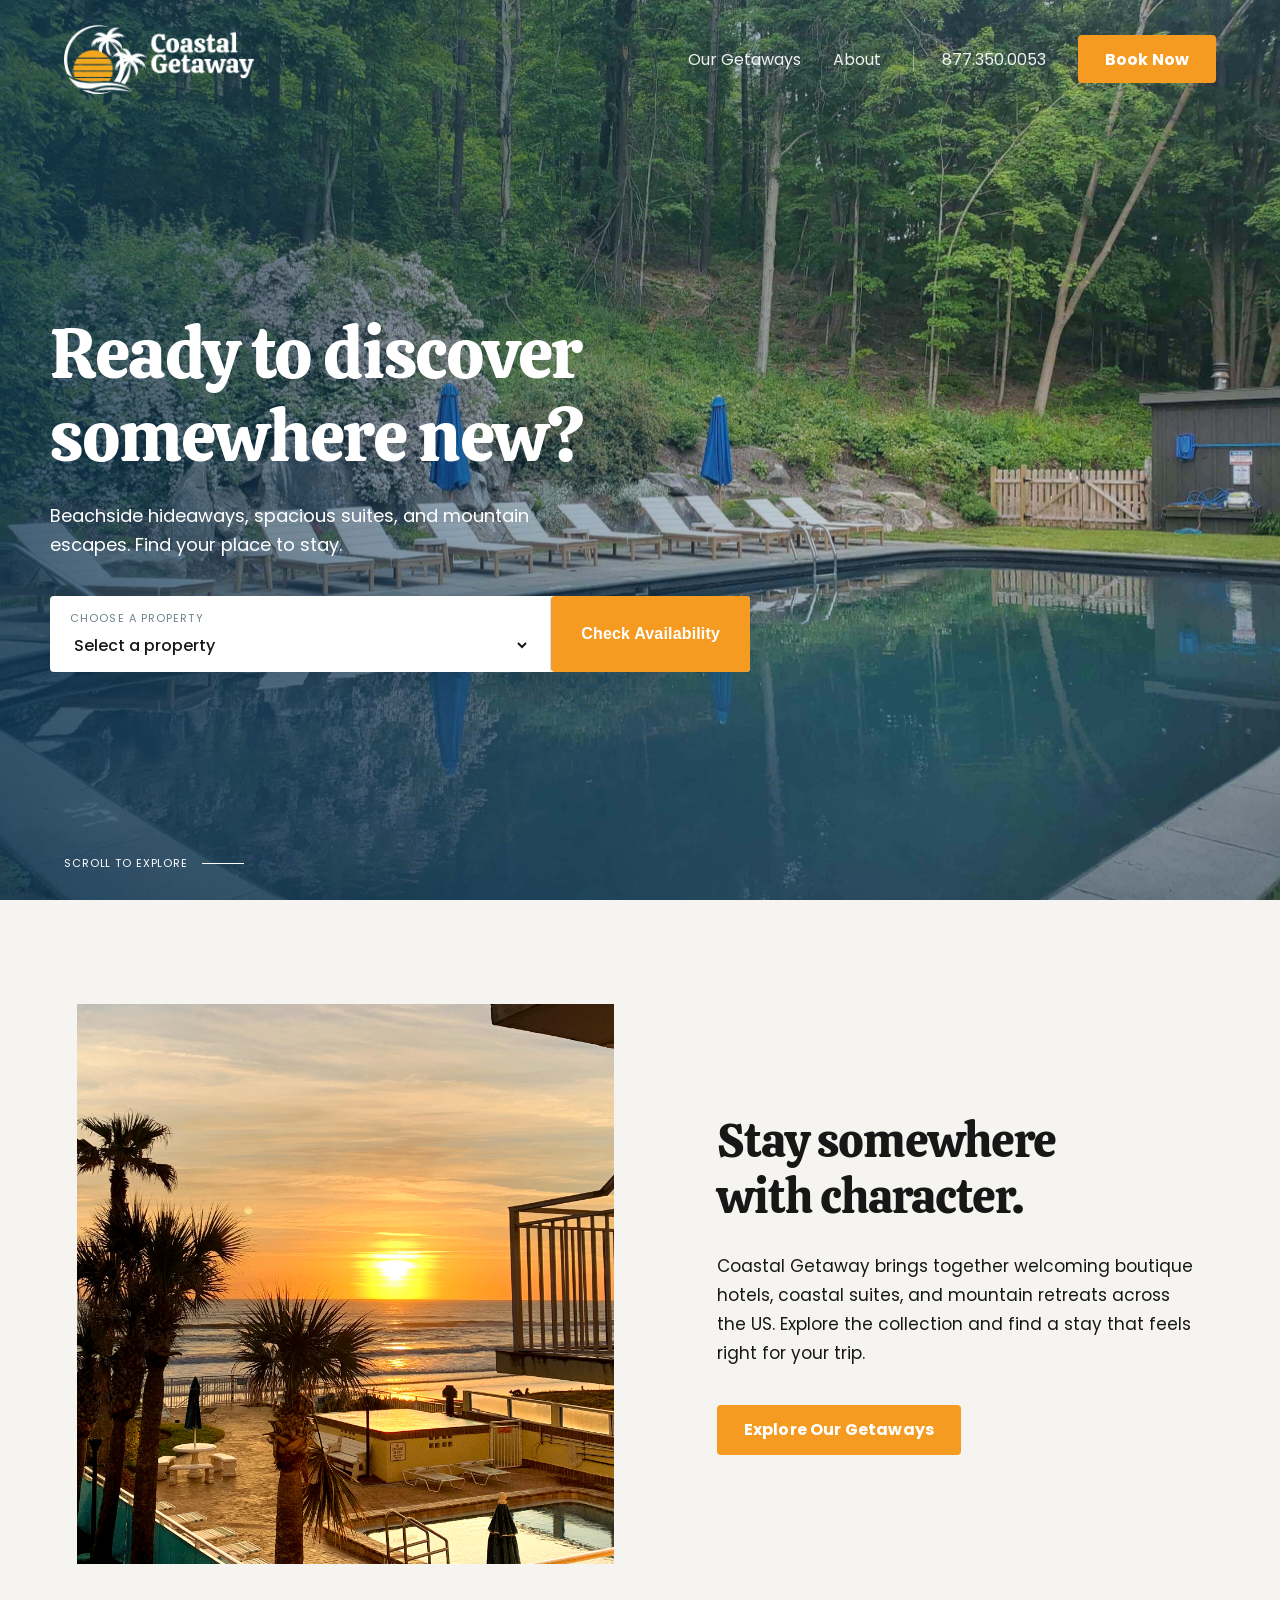
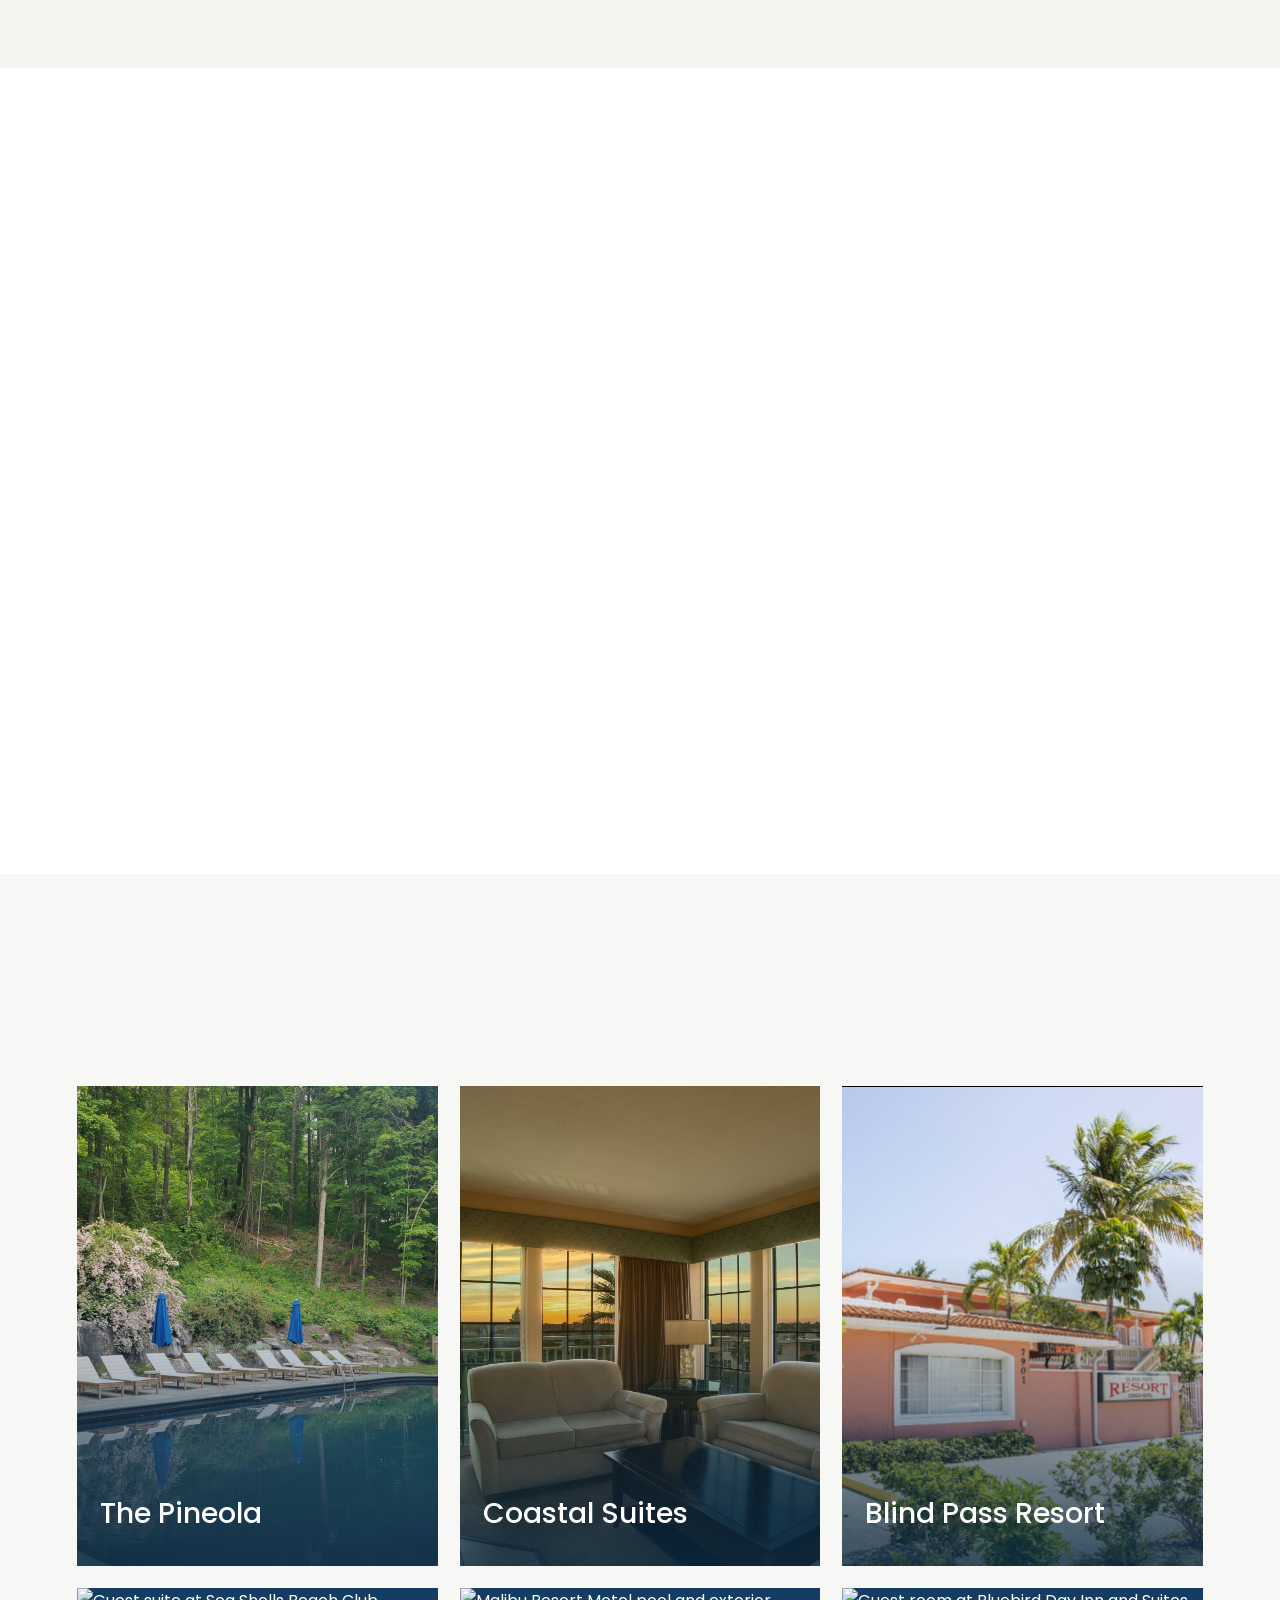
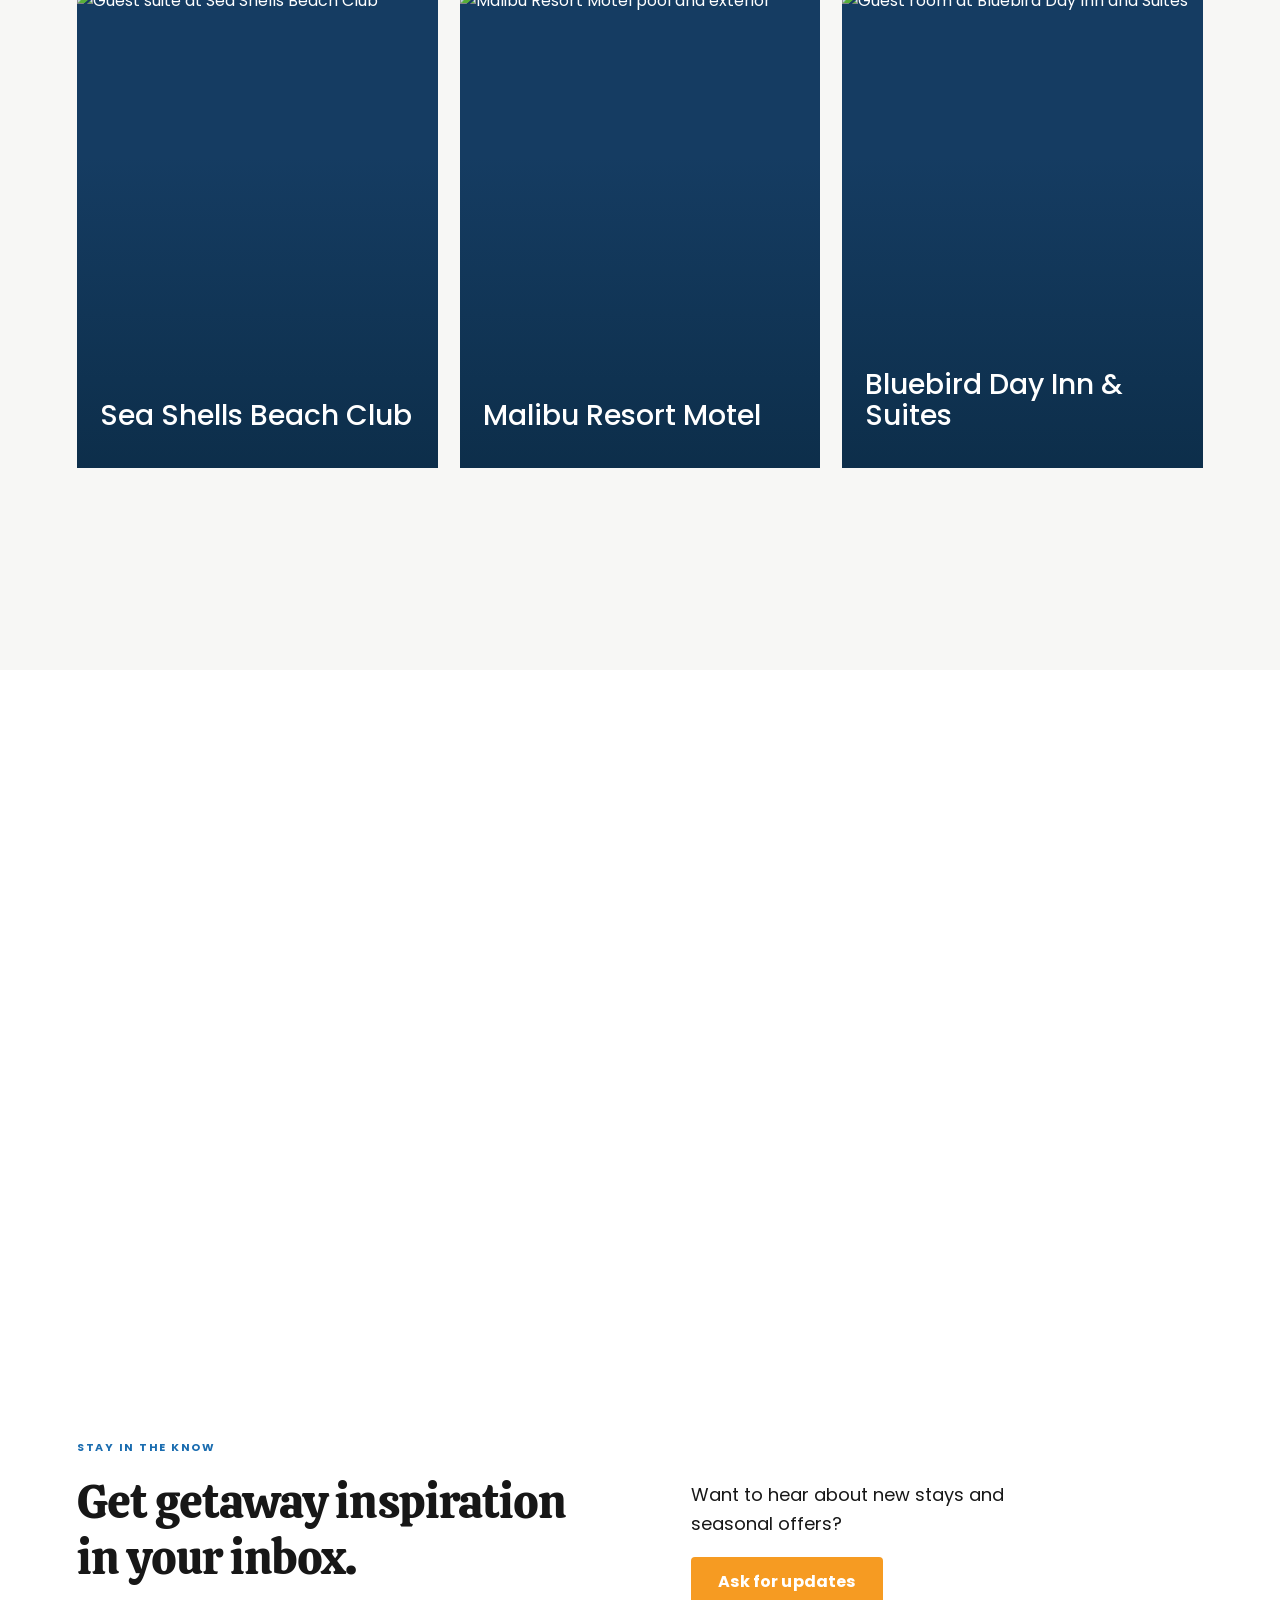
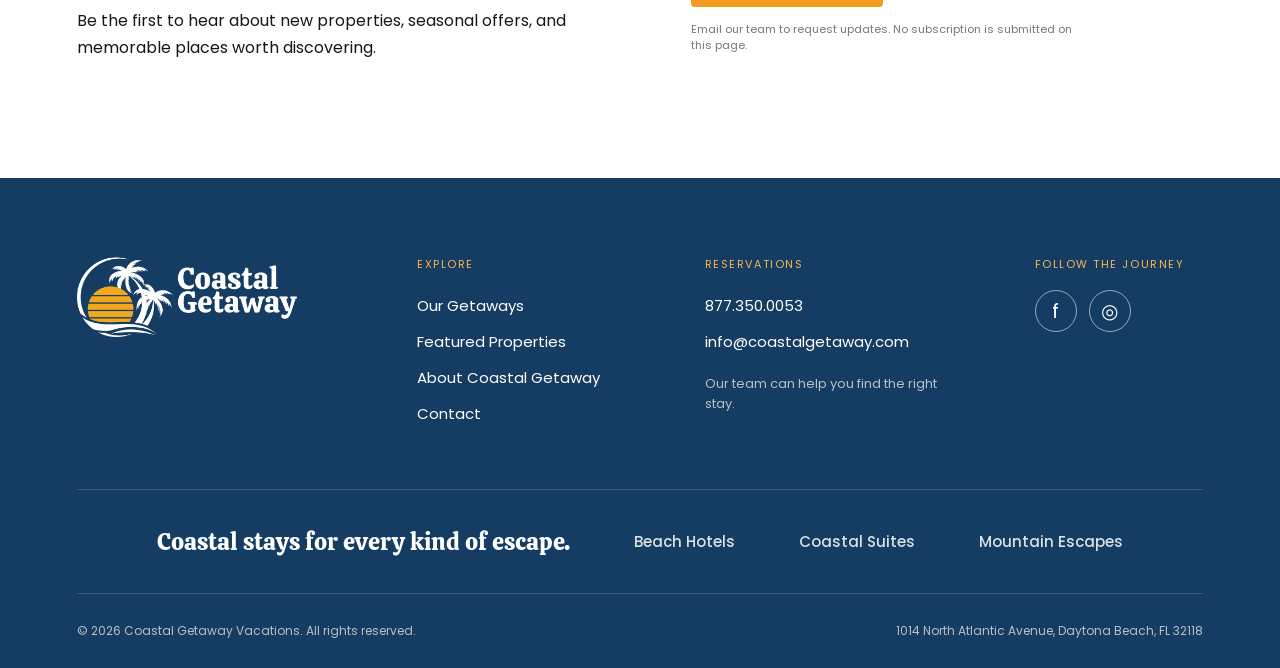
==== commit 37bf3f2a: "Build Pineola property page support (index.html)" ====
--- a/index.html
+++ b/index.html
@@ -58,7 +58,7 @@
     <section class="properties section" id="properties">
       <div class="section-heading reveal"><h2>Featured Properties</h2></div>
       <div class="property-grid">
-        <a class="property reveal" href="https://coastalgetaway.com/property/the-pineola-newland-nc/"><img src="assets/category-image-not-found-1.jpeg" alt="The Pineola" loading="lazy" /><span class="property-shade"></span><span class="property-content"><h3>The Pineola</h3><span class="property-details"><span class="property-place">Newland, NC</span><span class="card-button">View Property</span></span></span></a>
+        <a class="property reveal" href="property/the-pineola-newland-nc/"><img src="assets/category-image-not-found-1.jpeg" alt="The Pineola" loading="lazy" /><span class="property-shade"></span><span class="property-content"><h3>The Pineola</h3><span class="property-details"><span class="property-place">Newland, NC</span><span class="card-button">View Property</span></span></span></a>
         <a class="property reveal reveal-delay" href="https://coastalgetaway.com/property/coastal-suites/"><img src="assets/property-image-not-found-2.jpg" alt="Coastal Suites" loading="lazy" /><span class="property-shade"></span><span class="property-content"><h3>Coastal Suites</h3><span class="property-details"><span class="property-place">Wilmington, NC</span><span class="card-button">View Property</span></span></span></a>
         <a class="property reveal" href="https://coastalgetaway.com/property/blind-pass-resort/"><img src="assets/property-image-not-found-5.jpg" alt="Blind Pass Resort" loading="lazy" /><span class="property-shade"></span><span class="property-content"><h3>Blind Pass Resort</h3><span class="property-details"><span class="property-place">St. Pete Beach, FL</span><span class="card-button">View Property</span></span></span></a>
         <a class="property reveal" href="https://coastalgetaway.com/property/sea-shells-beach-club/"><img src="https://images.squarespace-cdn.com/content/v1/67d1c0524fee3c54e7c9bc9d/43fb9dbf-51ce-4ec9-9169-ec0e583d427c/Two%2BBedroom%2B4.jpg" alt="Guest suite at Sea Shells Beach Club" loading="lazy" /><span class="property-shade"></span><span class="property-content"><h3>Sea Shells Beach Club</h3><span class="property-details"><span class="property-place">Daytona Beach, FL</span><span class="card-button">View Property</span></span></span></a>
--- a/styles.css
+++ b/styles.css
@@ -83,3 +83,88 @@
 .intro-copy,.story-copy>p:not(.eyebrow),.about-intro-copy p,.about-help-copy>p:not(.about-kicker),.about-owner-inner>div:last-child p,.about-approach-heading>p,.about-chg p:not(.about-kicker){font-size:17px;line-height:1.7}
 .newsletter-copy>p:last-child,.newsletter-form p,.hero-copy,.about-hero-content>p:last-child{font-family:var(--sans)}
 @media(max-width:560px){.hero h1,.about-hero h1{font-size:clamp(42px,10vw,52px)}.intro h2,.section-heading h2,.story-copy h2,.reviews h2,.newsletter h2,.about-intro h2,.about-approach h2,.about-help h2,.about-chg h2,.about-owner h2{font-size:clamp(33px,8.5vw,40px)}.intro-copy,.story-copy>p:not(.eyebrow),.about-intro-copy p,.about-help-copy>p:not(.about-kicker),.about-owner-inner>div:last-child p,.about-approach-heading>p,.about-chg p:not(.about-kicker){font-size:16px}}
+/* Concise section headings stay on one line when there is room. */
+.getaways>.section-heading,.properties>.section-heading,.reviews .reviews-heading{max-width:1100px}
+.getaways h2,.properties h2,.reviews h2{font-size:48px}
+@media(max-width:560px){.getaways h2,.properties h2,.reviews h2{font-size:clamp(33px,8.5vw,40px)}}
+/* Contact belongs on About; the preview prepares an email rather than claiming delivery. */
+.about-contact{background:#f5f4f0;scroll-margin-top:90px}
+.about-contact-inner{display:grid;grid-template-columns:.8fr 1.2fr;gap:clamp(50px,8vw,120px);max-width:1240px;margin:auto}
+.about-contact h2{margin:0 0 26px;font:400 clamp(36px,3.7vw,52px)/1.17 var(--serif);letter-spacing:-.02em}
+.about-contact-copy>p:last-child{max-width:440px;font-size:17px;line-height:1.7}
+.about-contact-copy a{text-decoration:underline;text-underline-offset:4px}
+.about-contact-form{display:grid;gap:22px}
+.contact-field-row{display:grid;grid-template-columns:1fr 1fr;gap:20px}
+.about-contact-form label{display:block;font-size:14px;font-weight:600}
+.about-contact-form label>span{color:var(--brand-blue)}
+.about-contact-form input,.about-contact-form select,.about-contact-form textarea{width:100%;min-height:52px;border:1px solid #b9c0c4;border-radius:3px;background:#fff;padding:13px 15px;color:var(--ink);font:400 16px/1.5 var(--sans)}
+.about-contact-form input,.about-contact-form select,.about-contact-form textarea{display:block;margin-top:9px}
+.about-contact-form textarea{min-height:150px;resize:vertical}
+.about-contact-form input:focus,.about-contact-form select:focus,.about-contact-form textarea:focus{outline:2px solid var(--brand-blue);outline-offset:1px;border-color:var(--brand-blue)}
+.about-contact-form .button{justify-self:start;min-width:185px}
+.contact-form-note{margin:-8px 0 0;color:#424242;font-size:13px;line-height:1.5}
+@media(max-width:900px){.about-contact-inner{grid-template-columns:1fr;gap:32px}}
+@media(max-width:560px){.about-contact h2{font-size:clamp(33px,8.5vw,40px)}.contact-field-row{grid-template-columns:1fr;gap:22px}.about-contact-copy>p:last-child{font-size:16px}}
+/* Pineola single-property template */
+.pineola-hero{position:relative;display:flex;align-items:flex-end;min-height:720px;height:min(90vh,880px);overflow:hidden;color:#fff}
+.pineola-hero-image,.pineola-hero-shade{position:absolute;inset:0;width:100%;height:100%;object-fit:cover}
+.pineola-hero-image{object-position:center 53%}
+.pineola-hero-shade{background:linear-gradient(90deg,rgba(10,36,59,.77),rgba(10,36,59,.08) 80%),linear-gradient(0deg,rgba(10,36,59,.42),transparent 60%)}
+.pineola-hero-content{position:relative;z-index:1;width:min(1240px,calc(100% - 12vw));margin:0 auto 112px}
+.pineola-location{margin:0 0 20px;text-transform:uppercase;letter-spacing:.16em;font-size:13px;font-weight:600}
+.pineola-hero h1{margin:0;font:400 clamp(62px,7vw,96px)/1.08 var(--serif);letter-spacing:-.025em}
+.pineola-hero-content>p:not(.pineola-location){max-width:620px;margin:20px 0 30px;font-size:20px;line-height:1.55}
+.pineola-intro{display:grid;grid-template-columns:1fr 1fr;gap:clamp(55px,8vw,135px);max-width:1360px;margin:auto}
+.pineola-intro h2,.pineola-section-intro h2,.pineola-experience h2,.pineola-area h2,.pineola-details h2,.pineola-final-cta h2{margin:0;font:400 clamp(36px,3.7vw,52px)/1.17 var(--serif);letter-spacing:-.02em}
+.pineola-intro-copy p,.pineola-experience-copy>p:not(.about-kicker),.pineola-area-inner p:not(.about-kicker){margin:0 0 24px;font-size:17px;line-height:1.75}
+.pineola-inline-link,.pineola-detail-grid a{display:inline-flex;gap:12px;align-items:center;border-bottom:1px solid var(--brand-blue);padding-bottom:6px;color:var(--brand-blue);font-size:14px;font-weight:600;transition:color .25s,border-color .25s}
+.pineola-inline-link:hover,.pineola-detail-grid a:hover{color:var(--brand-blue-dark);border-color:var(--brand-blue-dark)}
+.pineola-gallery{position:relative;display:grid;grid-template-columns:1.45fr .8fr .8fr;gap:12px;max-width:1240px;margin:0 auto;min-height:470px}
+.pineola-gallery-photo{display:block;min-width:0;border:0;padding:0;overflow:hidden;background:#e8ecec;cursor:pointer}
+.pineola-gallery-photo img{width:100%;height:100%;min-height:470px;object-fit:cover;transition:transform .65s ease}
+.pineola-gallery-photo:hover img{transform:scale(1.04)}
+.pineola-gallery-view{position:absolute;right:22px;bottom:22px;border:1px solid #fff;border-radius:3px;background:rgba(10,36,59,.72);color:#fff;padding:14px 20px;font:600 14px var(--sans);cursor:pointer}
+.pineola-gallery-view:hover{background:var(--brand-blue)}
+.pineola-stays{background:#f7f7f5}
+.pineola-section-intro{text-align:center;max-width:800px;margin:0 auto 50px}
+.pineola-section-intro p{font-size:17px;line-height:1.65;margin:18px auto 0;max-width:630px}
+.pineola-stay-grid{display:grid;grid-template-columns:repeat(3,minmax(0,1fr));gap:22px;max-width:1240px;margin:auto}
+.pineola-stay-card{background:#fff;display:flex;flex-direction:column}
+.pineola-stay-card img{width:100%;height:290px;object-fit:cover}
+.pineola-stay-card>div{padding:29px 28px 32px;display:flex;flex:1;flex-direction:column;align-items:flex-start}
+.pineola-stay-card h3{margin:0;font:400 28px/1.2 var(--serif)}
+.pineola-stay-card p{font-size:15px;line-height:1.65;min-height:50px;margin:15px 0 26px}
+.pineola-stay-card .button{margin-top:auto}
+.pineola-stay-note{max-width:1240px;margin:26px auto 0;text-align:center;color:#565656;font-size:13px;line-height:1.6}
+.pineola-experience{display:grid;grid-template-columns:1fr 1fr;gap:clamp(50px,8vw,125px);align-items:center}
+.pineola-experience-photo img{height:580px;object-fit:cover}
+.pineola-experience-copy{max-width:570px}
+.pineola-experience-copy>p:not(.about-kicker){margin:26px 0 25px}
+.pineola-area{background:#eff4f7}
+.pineola-area-inner{display:grid;grid-template-columns:1fr 1fr;gap:clamp(50px,8vw,120px);align-items:center;max-width:1240px;margin:auto}
+.pineola-area-inner>div{max-width:560px}
+.pineola-area-inner p:not(.about-kicker){margin:24px 0 28px}
+.pineola-area-inner img{height:480px;object-fit:cover}
+.pineola-details{max-width:1360px;margin:auto}
+.pineola-detail-grid{display:grid;grid-template-columns:repeat(3,1fr);gap:28px;max-width:1240px;margin:auto}
+.pineola-detail-grid>div{border-top:1px solid #bbc9d2;padding-top:25px}
+.pineola-detail-grid h3{margin:0 0 15px;font:400 25px/1.3 var(--serif)}
+.pineola-detail-grid p{min-height:85px;margin:0 0 16px;font-size:15px;line-height:1.65}
+.pineola-final-cta{position:relative;display:grid;place-items:center;min-height:490px;overflow:hidden;color:#fff;text-align:center}
+.pineola-final-cta>img{position:absolute;inset:0;width:100%;height:100%;object-fit:cover;filter:brightness(.48)}
+.pineola-final-cta>div{position:relative;padding:60px 20px}
+.pineola-final-cta p{font-size:12px;font-weight:600;letter-spacing:.16em}
+.pineola-final-cta h2{color:#fff;margin:16px 0 30px}
+.pineola-lightbox{position:fixed;z-index:100;width:min(1150px,calc(100% - 32px));max-height:calc(100dvh - 32px);border:0;border-radius:4px;background:#102b40;color:#fff;padding:56px 60px 24px}
+.pineola-lightbox::backdrop{background:rgba(5,20,33,.88)}
+.pineola-lightbox[open]{display:flex;align-items:center;gap:16px}
+.pineola-lightbox figure{flex:1;min-width:0;margin:0;text-align:center}
+.pineola-lightbox figure img{width:100%;max-height:calc(100dvh - 140px);object-fit:contain}
+.pineola-lightbox figcaption{margin-top:9px;font-size:13px}
+.pineola-lightbox button{border:1px solid #fff;background:transparent;color:#fff;cursor:pointer}
+.pineola-lightbox-arrow{flex:none;width:45px;height:45px;border-radius:50%;font-size:21px}
+.pineola-lightbox-close{position:absolute;top:12px;right:16px;width:38px;height:38px;border-radius:50%;font-size:26px}
+.pineola-lightbox button:hover{background:var(--brand-blue)}
+@media(max-width:900px){.pineola-hero{min-height:650px}.pineola-intro,.pineola-experience,.pineola-area-inner{grid-template-columns:1fr}.pineola-gallery{margin:0 32px;grid-template-columns:1.4fr 1fr}.pineola-gallery-photo:last-of-type{display:none}.pineola-stay-grid{grid-template-columns:repeat(2,minmax(0,1fr))}.pineola-detail-grid{grid-template-columns:1fr 1fr}.pineola-experience-photo img{height:460px}}
+@media(max-width:560px){.pineola-hero{min-height:620px;height:auto}.pineola-hero-content{width:calc(100% - 40px);margin:170px auto 70px}.pineola-hero h1{font-size:clamp(52px,13vw,68px)}.pineola-hero-content>p:not(.pineola-location){font-size:17px}.pineola-intro h2,.pineola-section-intro h2,.pineola-experience h2,.pineola-area h2,.pineola-details h2,.pineola-final-cta h2{font-size:clamp(33px,8.5vw,40px)}.pineola-gallery{margin:0 20px;display:block;min-height:350px}.pineola-gallery-photo:not(.pineola-gallery-main){display:none}.pineola-gallery-photo img{height:350px;min-height:0}.pineola-stay-grid,.pineola-detail-grid{grid-template-columns:1fr}.pineola-stay-card img{height:280px}.pineola-experience-photo img,.pineola-area-inner img{height:350px}.pineola-lightbox{padding:54px 8px 18px;gap:4px}.pineola-lightbox-arrow{width:32px;height:38px;font-size:17px}.pineola-lightbox figure img{max-height:calc(100dvh - 125px)}}
+@media(prefers-reduced-motion:reduce){.pineola-gallery-photo img{transition:none}}
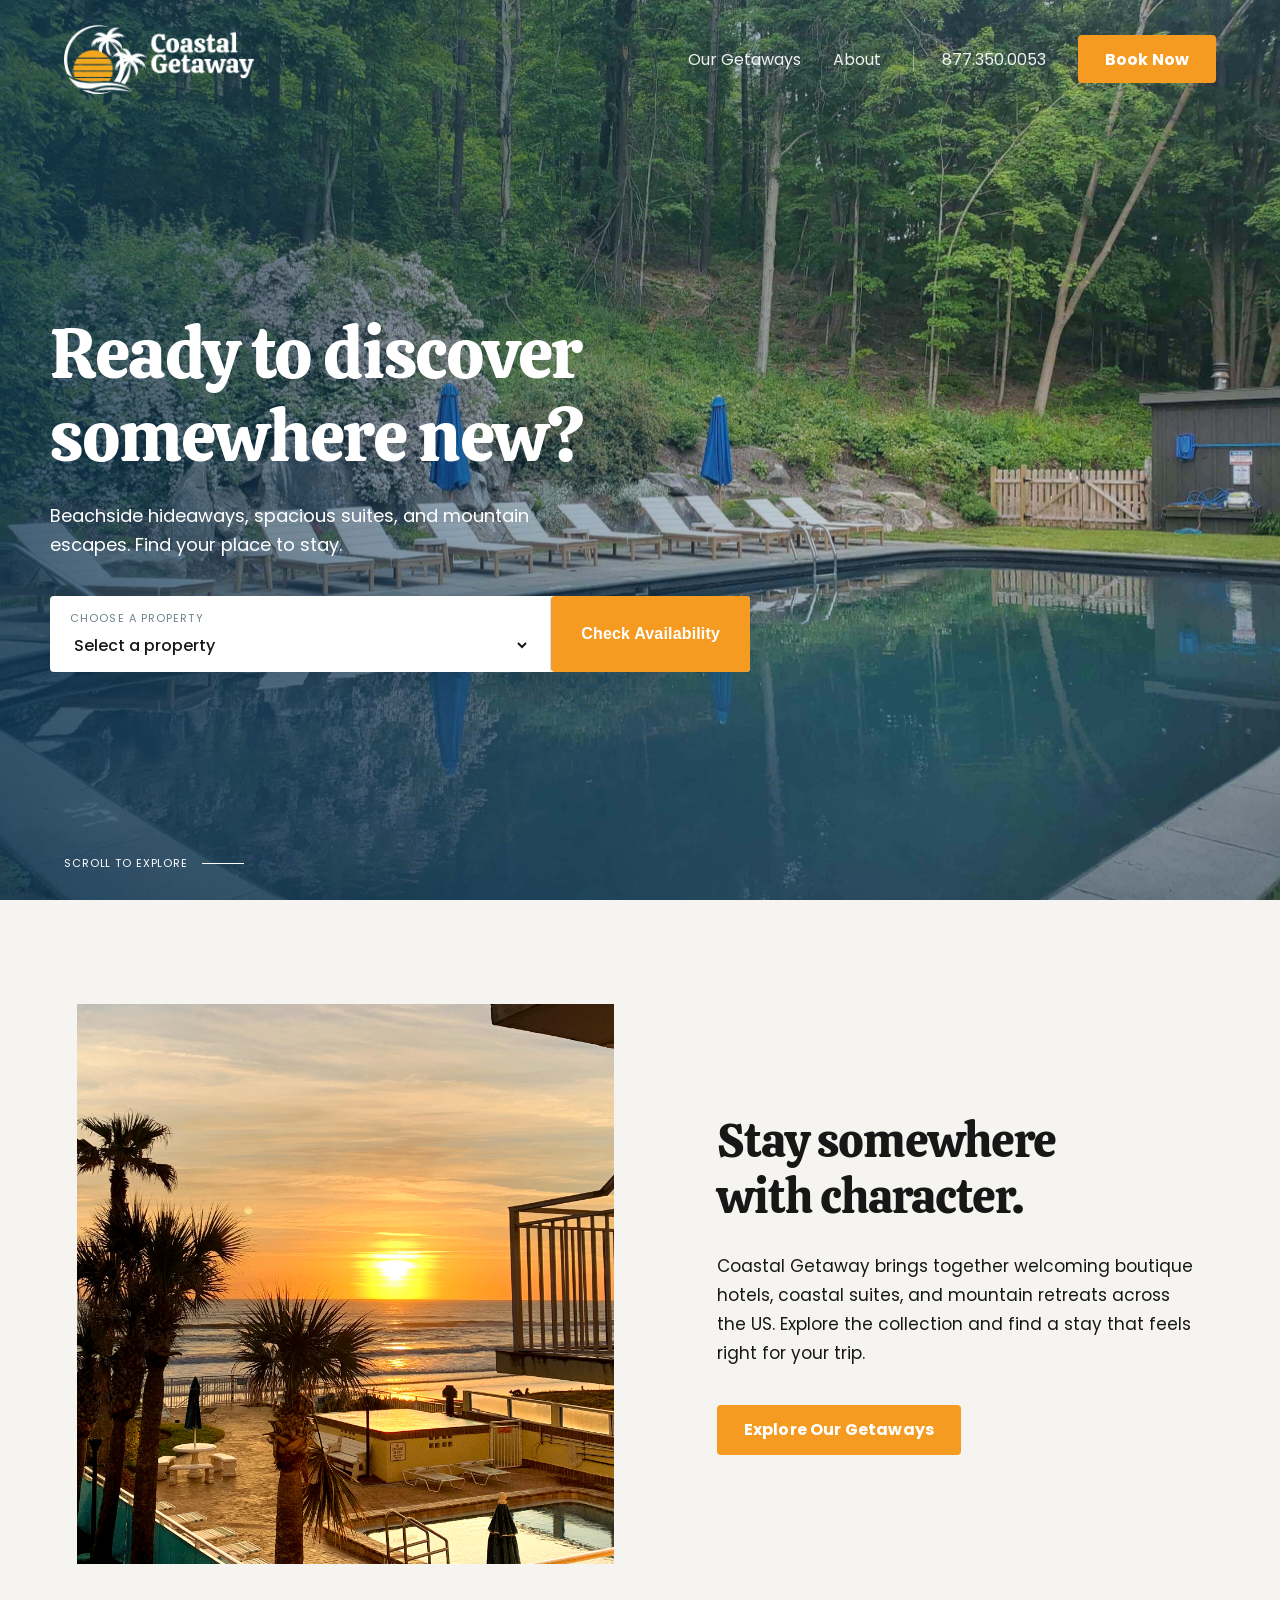
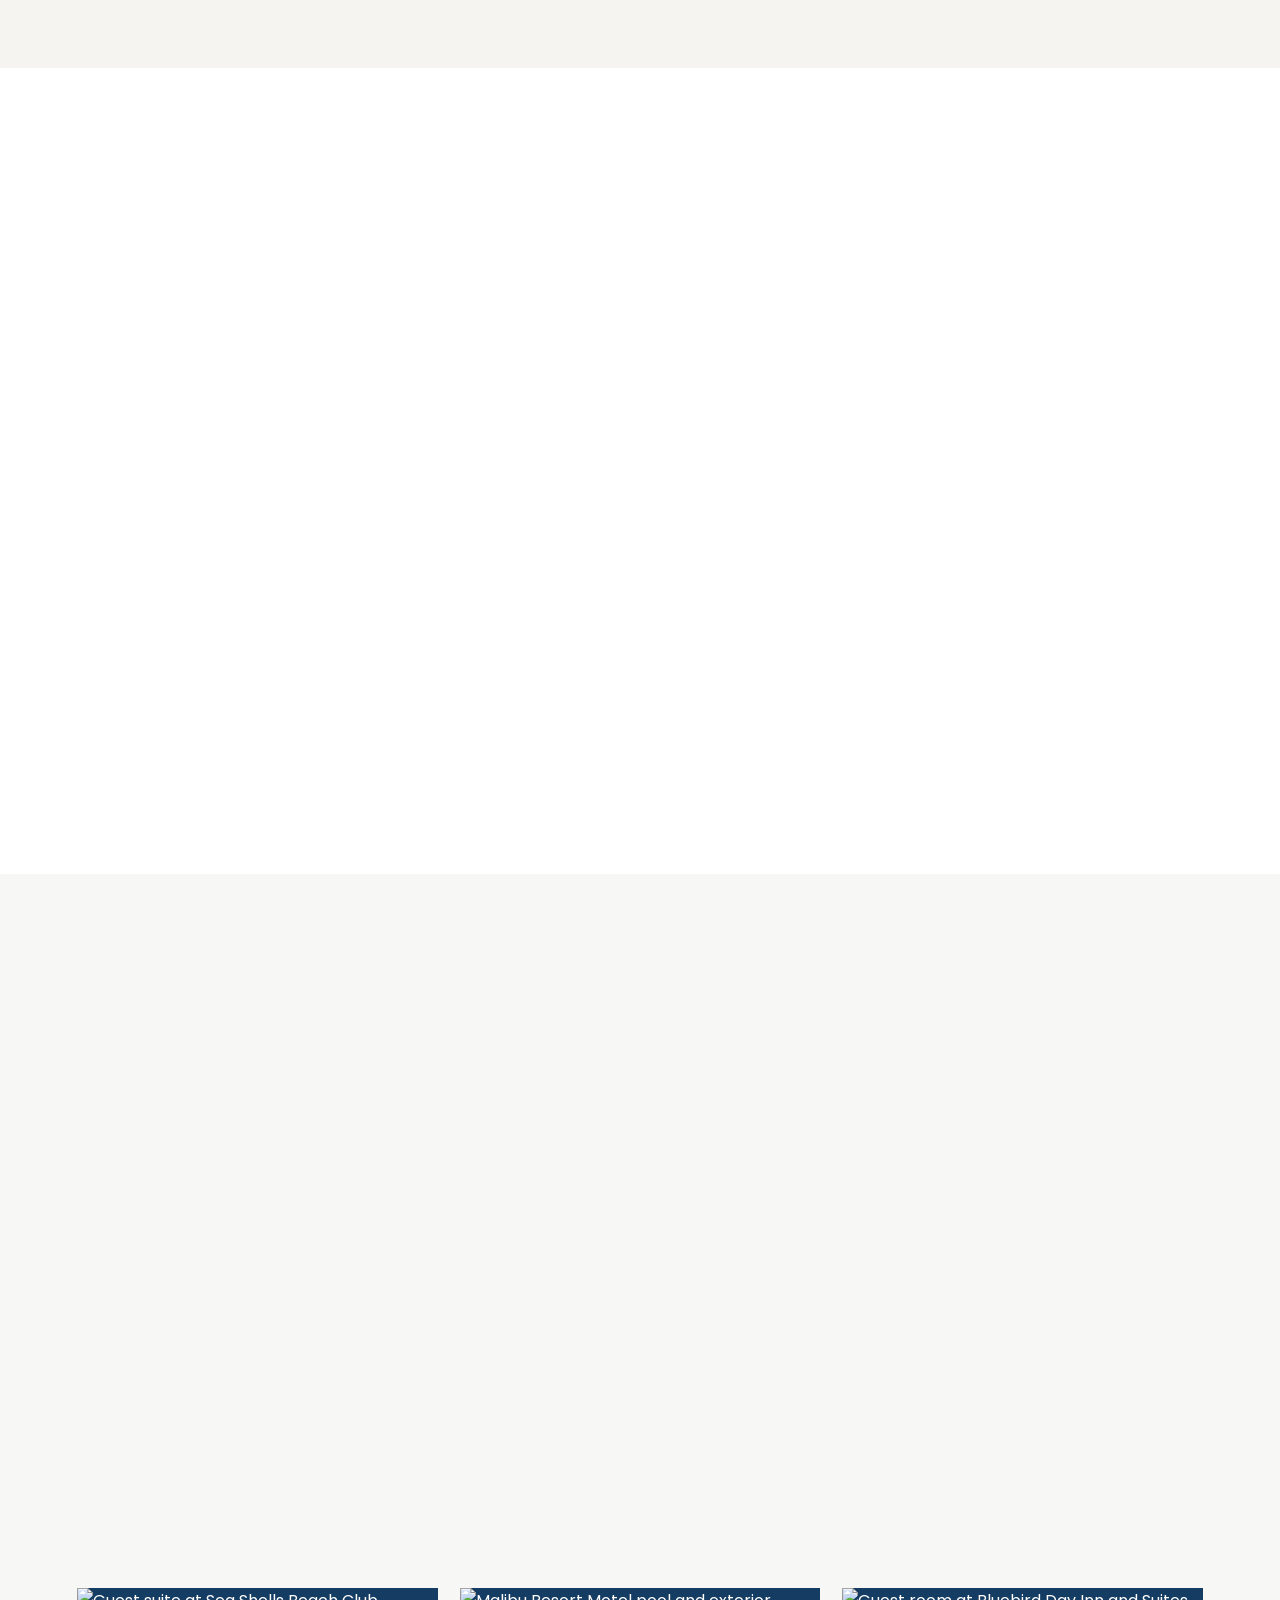
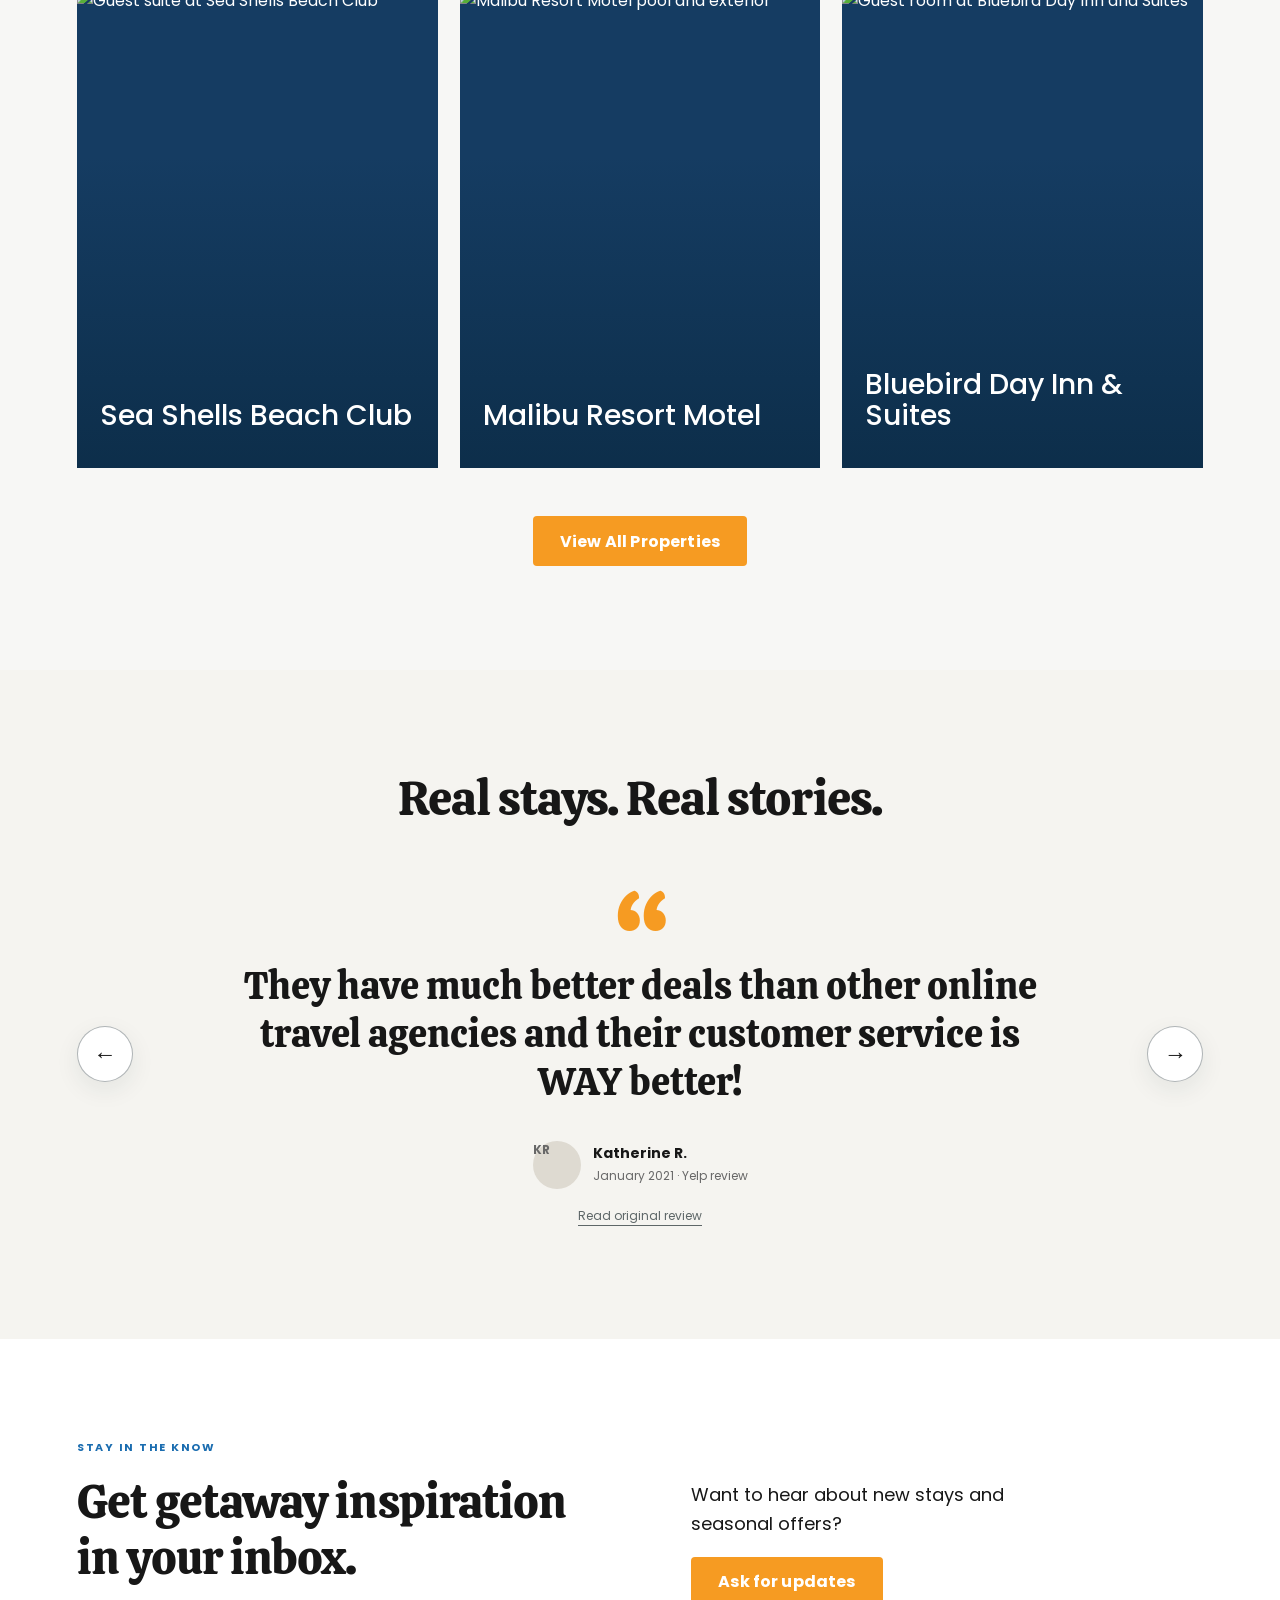
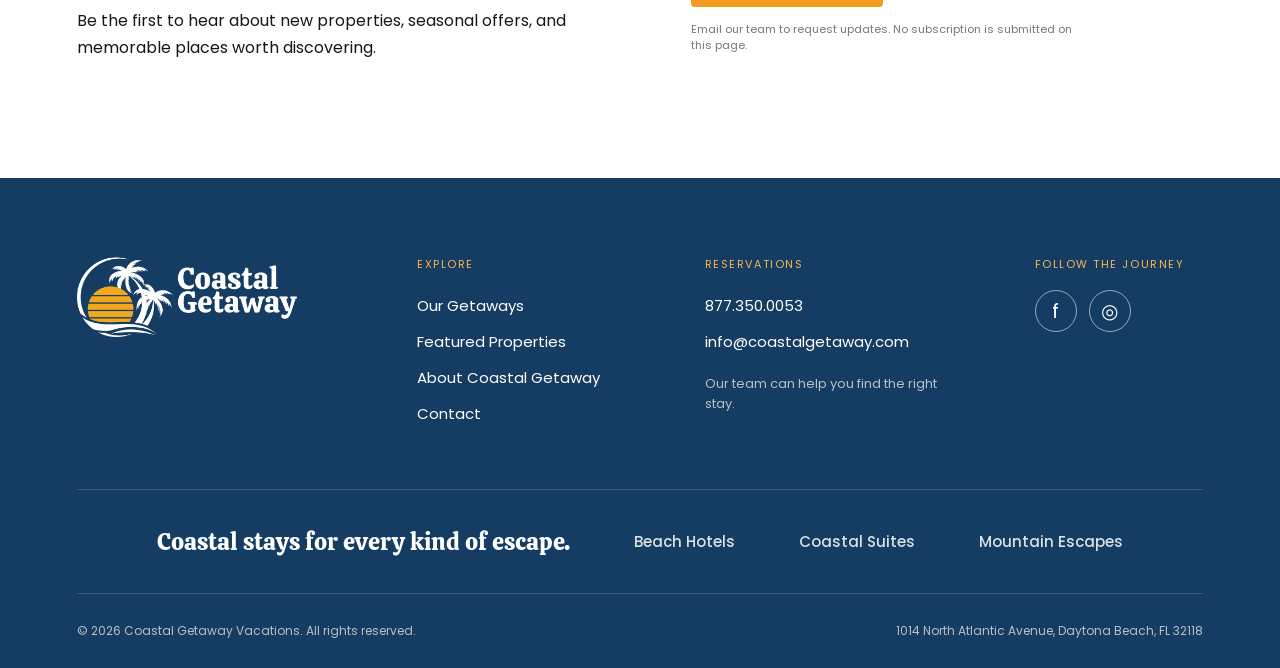
==== commit 7c80b679: "Connect property collection and filters" ====
--- a/index.html
+++ b/index.html
@@ -19,7 +19,7 @@
       <span></span><span></span>
     </button>
     <nav class="site-nav" data-nav>
-      <a href="#getaways">Our Getaways</a>
+      <a href="getaways/">Our Getaways</a>
       <a href="about.html">About</a>
       <a class="nav-phone" href="tel:18773500053">877.350.0053</a>
       <a class="button button-small" href="#booking">Book Now</a>
@@ -43,15 +43,15 @@
 
     <section class="feature-story section" id="intro">
       <div class="story-image reveal reveal-left"><img src="assets/category-image-not-found.jpg" alt="Coastal Getaway property at sunset" loading="lazy" /></div>
-      <div class="story-copy reveal reveal-right" id="about"><h2>Stay somewhere<br />with character.</h2><p>Coastal Getaway brings together welcoming boutique hotels, coastal suites, and mountain retreats across the US. Explore the collection and find a stay that feels right for your trip.</p><a class="button" href="#getaways">Explore Our Getaways</a></div>
+      <div class="story-copy reveal reveal-right" id="about"><h2>Stay somewhere<br />with character.</h2><p>Coastal Getaway brings together welcoming boutique hotels, coastal suites, and mountain retreats across the US. Explore the collection and find a stay that feels right for your trip.</p><a class="button" href="getaways/">Explore Our Getaways</a></div>
     </section>
 
     <section class="getaways section" id="getaways">
       <div class="section-heading reveal"><h2>Places worth coming back to.</h2></div>
       <div class="category-carousel"><div class="category-grid" data-category-track>
-        <a class="category-card reveal" href="https://coastalgetaway.com/property_cat/beach-hotels/"><img src="assets/category-image-not-found.jpg" alt="Beach hotel getaway" loading="lazy" /><span class="category-content"><strong>Beach Hotels</strong><b class="card-button">View More</b></span></a>
-        <a class="category-card reveal reveal-delay" href="https://coastalgetaway.com/property_cat/coastal-suites/"><img src="assets/property-image-not-found-2.jpg" alt="Coastal suite interior" loading="lazy" /><span class="category-content"><strong>Coastal Suites</strong><b class="card-button">View More</b></span></a>
-        <a class="category-card reveal reveal-delay-2" href="https://coastalgetaway.com/property_cat/mountain-escapes/"><img src="assets/category-image-not-found-1.jpeg" alt="Mountain escape" loading="lazy" /><span class="category-content"><strong>Mountain Escapes</strong><b class="card-button">View More</b></span></a>
+        <a class="category-card reveal" href="getaways/?category=beach"><img src="assets/category-image-not-found.jpg" alt="Beach hotel getaway" loading="lazy" /><span class="category-content"><strong>Beach Hotels</strong><b class="card-button">View More</b></span></a>
+        <a class="category-card reveal reveal-delay" href="getaways/?category=suites"><img src="assets/property-image-not-found-2.jpg" alt="Coastal suite interior" loading="lazy" /><span class="category-content"><strong>Coastal Suites</strong><b class="card-button">View More</b></span></a>
+        <a class="category-card reveal reveal-delay-2" href="getaways/?category=mountain"><img src="assets/category-image-not-found-1.jpeg" alt="Mountain escape" loading="lazy" /><span class="category-content"><strong>Mountain Escapes</strong><b class="card-button">View More</b></span></a>
       </div><div class="category-controls" data-category-controls><button type="button" data-category-prev aria-label="Previous getaway category">←</button><button type="button" data-category-next aria-label="Next getaway category">→</button></div></div>
     </section>
 
@@ -65,7 +65,7 @@
         <a class="property reveal reveal-delay" href="https://coastalgetaway.com/property/malibu-resort/"><img src="https://images.squarespace-cdn.com/content/v1/66cfa34cca45f52ace438831/1724883789348-8YRATQSZFSX2I3T909PI/Malibu-Resort-Motel%2B%282%29.jpg" alt="Malibu Resort Motel pool and exterior" loading="lazy" /><span class="property-shade"></span><span class="property-content"><h3>Malibu Resort Motel</h3><span class="property-details"><span class="property-place">North Redington Beach, FL</span><span class="card-button">View Property</span></span></span></a>
         <a class="property reveal reveal-delay-2" href="https://coastalgetaway.com/property/bluebird-day-inn/"><img src="https://images.squarespace-cdn.com/content/v1/65f8e17a8adb75356846dba7/b13e53a5-2bd9-4aaf-8e0d-b786b859c637/_A7R9521.jpg" alt="Guest room at Bluebird Day Inn and Suites" loading="lazy" /><span class="property-shade"></span><span class="property-content"><h3>Bluebird Day Inn &amp; Suites</h3><span class="property-details"><span class="property-place">South Lake Tahoe, CA</span><span class="card-button">View Property</span></span></span></a>
       </div>
-      <div class="section-action reveal"><a class="button" href="https://coastalgetaway.com/">View All Properties</a></div>
+      <div class="section-action reveal"><a class="button" href="getaways/">View All Properties</a></div>
     </section>
 
     <section class="reviews section reveal" id="reviews">
@@ -90,11 +90,11 @@
   <footer class="site-footer">
     <div class="footer-top">
       <a class="brand footer-brand" href="#top"><img src="assets/coastal-getaway-logo.png" alt="Coastal Getaway" /></a>
-      <div class="footer-column"><p class="footer-label">Explore</p><a href="#getaways">Our Getaways</a><a href="#properties">Featured Properties</a><a href="about.html">About Coastal Getaway</a><a href="about.html#contact">Contact</a></div>
+      <div class="footer-column"><p class="footer-label">Explore</p><a href="getaways/">Our Getaways</a><a href="#properties">Featured Properties</a><a href="about.html">About Coastal Getaway</a><a href="about.html#contact">Contact</a></div>
       <div class="footer-column"><p class="footer-label">Reservations</p><a href="tel:18773500053">877.350.0053</a><a href="mailto:info@coastalgetaway.com">info@coastalgetaway.com</a><span>Our team can help you find the right stay.</span></div>
       <div class="footer-social"><p class="footer-label">Follow the journey</p><div><a href="https://www.facebook.com/coastalgetawayvacations" aria-label="Facebook">f</a><a href="https://www.instagram.com/coastalgetawayvacations/" aria-label="Instagram">◎</a></div></div>
     </div>
-    <div class="footer-family"><span>Coastal stays for every kind of escape.</span><a href="https://coastalgetaway.com/property_cat/beach-hotels/">Beach Hotels</a><a href="https://coastalgetaway.com/property_cat/coastal-suites/">Coastal Suites</a><a href="https://coastalgetaway.com/property_cat/mountain-escapes/">Mountain Escapes</a></div>
+    <div class="footer-family"><span>Coastal stays for every kind of escape.</span><a href="getaways/?category=beach">Beach Hotels</a><a href="getaways/?category=suites">Coastal Suites</a><a href="getaways/?category=mountain">Mountain Escapes</a></div>
     <div class="footer-bottom"><span>© 2026 Coastal Getaway Vacations. All rights reserved.</span><span>1014 North Atlantic Avenue, Daytona Beach, FL 32118</span></div>
   </footer>
   <script src="script.js"></script>
--- a/styles.css
+++ b/styles.css
@@ -168,3 +168,29 @@
 @media(max-width:900px){.pineola-hero{min-height:650px}.pineola-intro,.pineola-experience,.pineola-area-inner{grid-template-columns:1fr}.pineola-gallery{margin:0 32px;grid-template-columns:1.4fr 1fr}.pineola-gallery-photo:last-of-type{display:none}.pineola-stay-grid{grid-template-columns:repeat(2,minmax(0,1fr))}.pineola-detail-grid{grid-template-columns:1fr 1fr}.pineola-experience-photo img{height:460px}}
 @media(max-width:560px){.pineola-hero{min-height:620px;height:auto}.pineola-hero-content{width:calc(100% - 40px);margin:170px auto 70px}.pineola-hero h1{font-size:clamp(52px,13vw,68px)}.pineola-hero-content>p:not(.pineola-location){font-size:17px}.pineola-intro h2,.pineola-section-intro h2,.pineola-experience h2,.pineola-area h2,.pineola-details h2,.pineola-final-cta h2{font-size:clamp(33px,8.5vw,40px)}.pineola-gallery{margin:0 20px;display:block;min-height:350px}.pineola-gallery-photo:not(.pineola-gallery-main){display:none}.pineola-gallery-photo img{height:350px;min-height:0}.pineola-stay-grid,.pineola-detail-grid{grid-template-columns:1fr}.pineola-stay-card img{height:280px}.pineola-experience-photo img,.pineola-area-inner img{height:350px}.pineola-lightbox{padding:54px 8px 18px;gap:4px}.pineola-lightbox-arrow{width:32px;height:38px;font-size:17px}.pineola-lightbox figure img{max-height:calc(100dvh - 125px)}}
 @media(prefers-reduced-motion:reduce){.pineola-gallery-photo img{transition:none}}
+
+/* Pineola property listing: factual Coastal Getaway content and reservation-first layout. */
+.listing-page h1,.listing-page h2{font-family:var(--serif);font-weight:400;letter-spacing:-.02em}.listing-page h2{font-size:clamp(36px,3.7vw,48px);line-height:1.17;margin:0}.listing-eyebrow{margin:0 0 15px;color:var(--brand-blue);font-size:12px;font-weight:700;letter-spacing:.14em;text-transform:uppercase}.listing-hero{height:min(70vh,710px);min-height:560px;position:relative;display:flex;align-items:flex-end;color:#fff;overflow:hidden}.listing-hero>img{position:absolute;inset:0;width:100%;height:100%;object-fit:cover;object-position:center 45%}.listing-hero-shade{position:absolute;inset:0;background:linear-gradient(90deg,rgba(10,36,59,.72),rgba(10,36,59,.03) 80%),linear-gradient(0deg,rgba(10,36,59,.42),transparent 65%)}.listing-hero-content{position:relative;width:min(1240px,calc(100% - 12vw));margin:0 auto 88px}.listing-hero-content p{font-size:14px;font-weight:600;letter-spacing:.12em;text-transform:uppercase}.listing-hero h1{font-size:clamp(58px,7vw,88px);line-height:1.1;margin:12px 0 28px}.listing-anchor-nav{background:#fff;border-bottom:1px solid #e0e4e6}.listing-anchor-nav>div{max-width:1240px;margin:auto;display:flex;align-items:center;gap:36px;padding:0 24px;min-height:68px}.listing-anchor-nav a{font-size:14px;font-weight:600;white-space:nowrap}.listing-anchor-nav a:hover{color:var(--brand-blue)}.listing-anchor-book{margin-left:auto;color:var(--brand-blue)}.listing-page .section{padding-top:88px;padding-bottom:88px}.listing-overview,.listing-facts-inner,.listing-rooms-inner,.listing-location-inner,.listing-related-inner,.listing-reviews-inner{max-width:1240px;margin:auto}.listing-overview-head{display:flex;justify-content:space-between;align-items:end;gap:65px;margin-bottom:32px}.listing-overview-head>p{max-width:385px;line-height:1.7;margin:0;color:#494949}.listing-gallery{display:grid;grid-template-columns:2fr 1fr 1fr;grid-template-rows:repeat(2,210px);gap:10px;position:relative}.listing-gallery .pineola-gallery-photo{height:100%;min-height:0}.listing-gallery .pineola-gallery-photo img{width:100%;height:100%;min-height:0;object-fit:cover}.listing-gallery-main{grid-row:span 2}.listing-gallery-view{position:absolute;right:20px;bottom:20px;border:1px solid #fff;background:rgba(10,36,59,.78);color:#fff;padding:13px 19px;border-radius:3px;font:600 14px var(--sans);cursor:pointer;transition:background .25s}.listing-gallery-view:hover{background:var(--brand-blue)}.listing-reservation{display:flex;align-items:center;justify-content:space-between;gap:28px;background:#eff4f7;margin-top:34px;padding:30px 36px}.listing-reservation strong{font:400 26px/1.3 var(--serif)}.listing-reservation p{margin:7px 0 0;font-size:15px}.listing-reservation .button{flex:none}.listing-facts{background:#f7f7f5}.listing-facts-inner{display:grid;grid-template-columns:.75fr 1.25fr;gap:clamp(50px,8vw,125px)}.listing-facts-intro>p:last-child{max-width:370px;font-size:16px;line-height:1.7}.listing-facts-list ul{display:grid;grid-template-columns:repeat(2,minmax(0,1fr));column-gap:32px;list-style:none;padding:0;margin:0}.listing-facts-list li{border-bottom:1px solid #cdd8df;padding:19px 0;font-weight:500}.listing-facts-list li:before{content:'•';color:var(--brand-blue);font-size:21px;margin-right:13px}.listing-rooms-inner{display:grid;grid-template-columns:1fr 1fr;gap:clamp(50px,8vw,125px);align-items:center}.listing-rooms-photo img{height:480px;object-fit:cover}.listing-rooms-copy ul{padding:0;margin:25px 0 26px;list-style:none}.listing-rooms-copy li{padding:13px 0;border-bottom:1px solid #d4dce1}.listing-rooms-copy li:before{content:'✓';color:var(--brand-blue);font-weight:700;margin-right:15px}.listing-rooms-copy>p:not(.listing-eyebrow){max-width:430px;line-height:1.7;margin-bottom:25px}.listing-location{background:#eff4f7}.listing-location-inner{display:grid;grid-template-columns:.8fr 1.2fr;gap:60px;align-items:center}.listing-location-inner p:not(.listing-eyebrow){line-height:1.8;margin:25px 0}.listing-text-link{color:var(--brand-blue);font-weight:600;border-bottom:1px solid currentColor;padding-bottom:4px}.listing-map-link{min-height:315px;background:linear-gradient(130deg,#d6e6e9,#eef2eb 50%,#c8ded4);display:flex;flex-direction:column;justify-content:center;align-items:center;text-align:center;position:relative;overflow:hidden;border:1px solid #cad8dd}.listing-map-link:before,.listing-map-link:after{content:'';position:absolute;width:120%;height:95px;background:#fff7;transform:rotate(-26deg)}.listing-map-link:before{top:65px;left:-20px}.listing-map-link:after{bottom:45px;right:-20px}.listing-map-link span,.listing-map-link strong{position:relative;z-index:1}.listing-map-link span{background:#fff;padding:20px 26px;box-shadow:0 7px 25px #2344;font-weight:600}.listing-map-link small{font-size:12px;font-weight:400}.listing-map-link strong{margin-top:16px;background:var(--brand-blue);color:#fff;padding:12px 18px;font-size:13px}.listing-related h2,.listing-reviews h2{text-align:center;margin-bottom:36px}.listing-related-grid{display:grid;grid-template-columns:repeat(3,1fr);gap:22px}.listing-related-grid a{background:#fff;box-shadow:0 8px 25px #18364e12;overflow:hidden}.listing-related-grid img{height:235px;object-fit:cover;transition:transform .5s}.listing-related-grid a:hover img{transform:scale(1.04)}.listing-related-grid span{display:block;padding:22px;font:400 24px/1.25 var(--serif)}.listing-related-grid small{display:block;font:400 13px/1.5 var(--sans);color:#555;margin-top:6px}.listing-reviews{background:#f5f4f0}.listing-reviews-note{text-align:center;margin:-20px 0 35px;color:#555;font-size:14px}.listing-review-grid{display:grid;grid-template-columns:repeat(3,1fr);gap:20px}.listing-review-grid blockquote{margin:0;background:#fff;padding:28px;font-size:15px;line-height:1.75}.listing-review-grid footer{font-weight:600;border-top:1px solid #d9e1e5;margin-top:24px;padding-top:18px}.listing-review-grid footer span{display:block;color:#666;font-size:12px;font-weight:400}.listing-page .pineola-lightbox{z-index:1000}
+@media(max-width:900px){.listing-page .section{padding-top:72px;padding-bottom:72px}.listing-overview-head,.listing-facts-inner,.listing-rooms-inner,.listing-location-inner{grid-template-columns:1fr;gap:30px}.listing-overview-head{display:block}.listing-overview-head>p{margin-top:16px}.listing-gallery{grid-template-columns:1.5fr 1fr;grid-template-rows:repeat(2,180px)}.listing-gallery .pineola-gallery-photo:nth-of-type(n+4){display:none}.listing-related-grid,.listing-review-grid{grid-template-columns:repeat(2,1fr)}.listing-anchor-nav>div{overflow-x:auto;gap:25px}}
+@media(max-width:560px){.listing-page .section{padding:60px 20px}.listing-hero{min-height:520px;height:70vh}.listing-hero-content{width:calc(100% - 40px);margin-bottom:65px}.listing-hero h1{font-size:clamp(48px,12vw,60px)}.listing-page h2{font-size:clamp(32px,8.5vw,40px)}.listing-anchor-nav>div{min-height:55px;padding:0 20px}.listing-gallery{display:block}.listing-gallery .pineola-gallery-photo{display:none}.listing-gallery .pineola-gallery-photo:first-child{display:block;height:310px}.listing-gallery-view{bottom:12px;right:12px}.listing-reservation{display:block;padding:24px;margin-top:22px}.listing-reservation .button{margin-top:18px;width:100%}.listing-facts-list ul,.listing-related-grid,.listing-review-grid{grid-template-columns:1fr}.listing-rooms-photo img{height:320px}.listing-map-link{min-height:270px}.listing-related-grid img{height:230px}}
+.listing-map{width:100%;height:315px;border:0;background:#e5edf1}
+@media(max-width:560px){.listing-map{height:270px}}
+
+/* Pineola guest reviews: original reviewer thumbnails and the existing star asset. */
+.listing-reviews{background:#f5f4f0}.listing-reviews-heading{text-align:center;max-width:750px;margin:0 auto 42px}.listing-reviews-heading h2{margin:0 0 13px}.listing-reviews-heading>p:last-child{margin:0;color:#555;font-size:14px;line-height:1.6}.listing-review-grid{display:grid;grid-template-columns:repeat(3,minmax(0,1fr));gap:22px;align-items:stretch}.listing-review-card{display:flex;flex-direction:column;min-width:0;margin:0;padding:32px 30px 28px;background:#fff;border:1px solid #e8e5df;box-shadow:0 9px 26px rgba(21,60,98,.055)}.listing-review-stars{display:flex;justify-content:space-between;align-items:center;gap:12px;margin-bottom:29px}.listing-review-stars img{display:block;flex:none;width:105px;height:auto;object-fit:contain;object-position:left}.listing-review-stars span{font-size:11px;color:#6d6d6d;white-space:nowrap}.listing-review-card blockquote{flex:1;margin:0 0 34px;padding:0;border:0;background:none;color:#242424;font:italic 400 17px/1.75 var(--sans)}.listing-review-card figcaption{display:flex;align-items:center;gap:13px;border-top:1px solid #e5e8e8;padding-top:20px}.listing-review-card figcaption img{flex:none;width:54px;height:54px;border-radius:50%;object-fit:cover}.listing-review-card figcaption span{display:flex;flex-direction:column;gap:3px}.listing-review-card figcaption strong{font-size:14px;font-weight:600}.listing-review-card figcaption small{font-size:12px;color:#646464}
+@media(max-width:900px){.listing-review-grid{grid-template-columns:repeat(2,minmax(0,1fr))}.listing-review-card:last-child{grid-column:1/-1}}
+@media(max-width:560px){.listing-reviews-heading{margin-bottom:30px}.listing-review-grid{grid-template-columns:1fr;gap:16px}.listing-review-card:last-child{grid-column:auto}.listing-review-card{padding:26px 23px}.listing-review-card blockquote{font-size:16px;line-height:1.7}}
+
+/* Gentle vertical entrances on the single-property page. Existing observer reveals once. */
+.listing-page .reveal{transform:translateY(34px);transition:opacity .7s ease,transform .7s cubic-bezier(.2,.7,.2,1)}
+.listing-page .reveal.visible{transform:translateY(0)}
+.listing-page .reveal-delay{transition-delay:.1s}
+.listing-page .reveal-delay-2{transition-delay:.2s}
+@media(max-width:560px){.listing-page .reveal-delay,.listing-page .reveal-delay-2{transition-delay:0s}}
+@media(prefers-reduced-motion:reduce){.listing-page .reveal,.listing-page .reveal.visible{opacity:1;transform:none;transition:none}}
+
+/* Our Getaways collection */
+.getaways-page .getaways-hero{position:relative;display:flex;align-items:flex-end;min-height:470px;height:min(58vh,570px);overflow:hidden;color:#fff}.getaways-hero>img,.getaways-hero-shade{position:absolute;inset:0;width:100%;height:100%}.getaways-hero>img{object-fit:cover;object-position:center 48%}.getaways-hero-shade{background:linear-gradient(90deg,rgba(8,37,61,.8),rgba(8,37,61,.18) 75%),linear-gradient(0deg,rgba(8,37,61,.4),transparent 55%)}.getaways-hero-inner{position:relative;width:min(1240px,calc(100% - 12vw));margin:0 auto 75px}.getaways-hero h1{max-width:850px;margin:0 0 17px;font:400 clamp(54px,6vw,78px)/1.12 var(--serif);letter-spacing:-.02em}.getaways-hero p{max-width:590px;margin:0;font-size:18px;line-height:1.6}.getaways-page .section{padding:96px max(32px,6vw)}.collection-inner{max-width:1240px;margin:auto}.collection-heading{margin-bottom:36px}.collection-heading h2,.collection-help h2{margin:0;color:#171717;font:400 clamp(36px,3.7vw,48px)/1.17 var(--serif);letter-spacing:-.02em}.collection-heading p{max-width:700px;margin:14px 0 0;color:#414141;font-size:17px;line-height:1.7}.collection-toolbar{display:flex;justify-content:space-between;align-items:center;gap:24px;border-top:1px solid #e0e6e9;border-bottom:1px solid #e0e6e9;padding:18px 0}.collection-categories{display:flex;flex-wrap:wrap;gap:9px}.collection-filter{border:1px solid #cbd5dc;border-radius:3px;background:#fff;color:#171717;padding:11px 16px;font:600 14px/1.25 var(--sans);cursor:pointer;transition:background .25s,border-color .25s,color .25s}.collection-filter:hover{border-color:var(--brand-blue);color:var(--brand-blue)}.collection-filter.is-active{background:var(--brand-blue);border-color:var(--brand-blue);color:#fff}.collection-filter.is-active:hover{background:var(--brand-blue-dark);color:#fff}.collection-location-label{display:flex;align-items:center;gap:12px;flex:none;color:#171717;font-size:14px;font-weight:600}.collection-location-label select{min-height:44px;min-width:170px;padding:8px 12px;border:1px solid #cbd5dc;border-radius:3px;background:#fff;color:#171717;font:500 14px var(--sans);cursor:pointer}.collection-meta{display:flex;align-items:center;justify-content:space-between;min-height:69px}.collection-meta p{margin:0;color:#5d5d5d;font-size:14px}.collection-meta button{border:0;border-bottom:1px solid var(--brand-blue);background:transparent;color:var(--brand-blue);padding:3px 0;font:600 14px var(--sans);cursor:pointer}.collection-grid{display:grid;grid-template-columns:repeat(2,minmax(0,1fr));gap:36px 26px}.collection-card{display:flex;flex-direction:column;min-width:0;background:#fff;border:1px solid #e5e9eb;box-shadow:0 10px 28px rgba(20,58,87,.055)}.collection-card[hidden],.collection-empty[hidden],.collection-meta [hidden]{display:none!important}.collection-card-image{display:block;overflow:hidden;aspect-ratio:1.55;background:#edf2f4}.collection-card-image img{width:100%;height:100%;object-fit:cover;transition:transform .65s ease}.collection-card:hover .collection-card-image img{transform:scale(1.045)}.collection-card-content{display:flex;flex:1;flex-direction:column;align-items:flex-start;padding:28px 30px 30px}.collection-card-location{margin:0 0 9px!important;color:var(--brand-blue);font-size:12px!important;font-weight:700;letter-spacing:.06em;text-transform:uppercase}.collection-card h3{margin:0;font:400 clamp(26px,2.5vw,32px)/1.22 var(--serif);color:#171717}.collection-card h3 a:hover{color:var(--brand-blue)}.collection-card-content>p:not(.collection-card-location){margin:14px 0 24px;color:#454545;font-size:15px;line-height:1.7;max-width:490px}.collection-card-actions{display:flex;flex-wrap:wrap;align-items:center;gap:17px 22px;margin-top:auto}.collection-card-actions .button{min-height:48px;padding:12px 24px;font-size:15px}.collection-book-link{border-bottom:1px solid currentColor;padding-bottom:3px;color:var(--brand-blue);font-size:14px;font-weight:600;white-space:nowrap}.collection-book-link:hover{color:var(--brand-blue-dark)}.collection-empty{text-align:center;padding:65px 20px;background:#f7f7f5}.collection-empty h3{margin:0 0 10px;font:400 30px var(--serif)}.collection-empty p{margin:0 0 22px}.collection-help{background:#eff4f7}.collection-help-inner{display:flex;align-items:center;justify-content:space-between;gap:32px;max-width:1240px;margin:auto}.collection-help p{margin:15px 0 0;font-size:17px;line-height:1.65}.collection-help .button{flex:none}.getaways-page .site-nav [aria-current=page]{color:#ffe0a7}
+@media(max-width:900px){.getaways-page .section{padding:78px 32px}.collection-toolbar{align-items:flex-start;flex-direction:column;gap:17px}.collection-card-image{aspect-ratio:1.25}.collection-card-content{padding:24px}.collection-grid{gap:24px 18px}.collection-help-inner{align-items:flex-start;flex-direction:column}}
+@media(max-width:560px){.getaways-page .getaways-hero{min-height:460px;height:auto}.getaways-hero-inner{width:calc(100% - 40px);margin:155px auto 60px}.getaways-hero h1{font-size:clamp(42px,10vw,54px)}.getaways-hero p{font-size:16px}.getaways-page .section{padding:64px 20px}.collection-heading h2,.collection-help h2{font-size:clamp(33px,8.5vw,40px)}.collection-heading p,.collection-help p{font-size:16px}.collection-categories{flex-wrap:nowrap;max-width:100%;overflow-x:auto;scrollbar-width:none;padding-bottom:3px}.collection-categories::-webkit-scrollbar{display:none}.collection-filter{flex:none}.collection-location-label{width:100%;justify-content:space-between}.collection-location-label select{flex:1;max-width:230px}.collection-grid{grid-template-columns:1fr;gap:20px}.collection-card-image{aspect-ratio:1.35}.collection-card-content{padding:23px}.collection-card-actions{width:100%}.collection-card-actions .button{flex:1}.collection-help .button{width:100%}}
+@media(prefers-reduced-motion:reduce){.collection-card-image img{transition:none}}
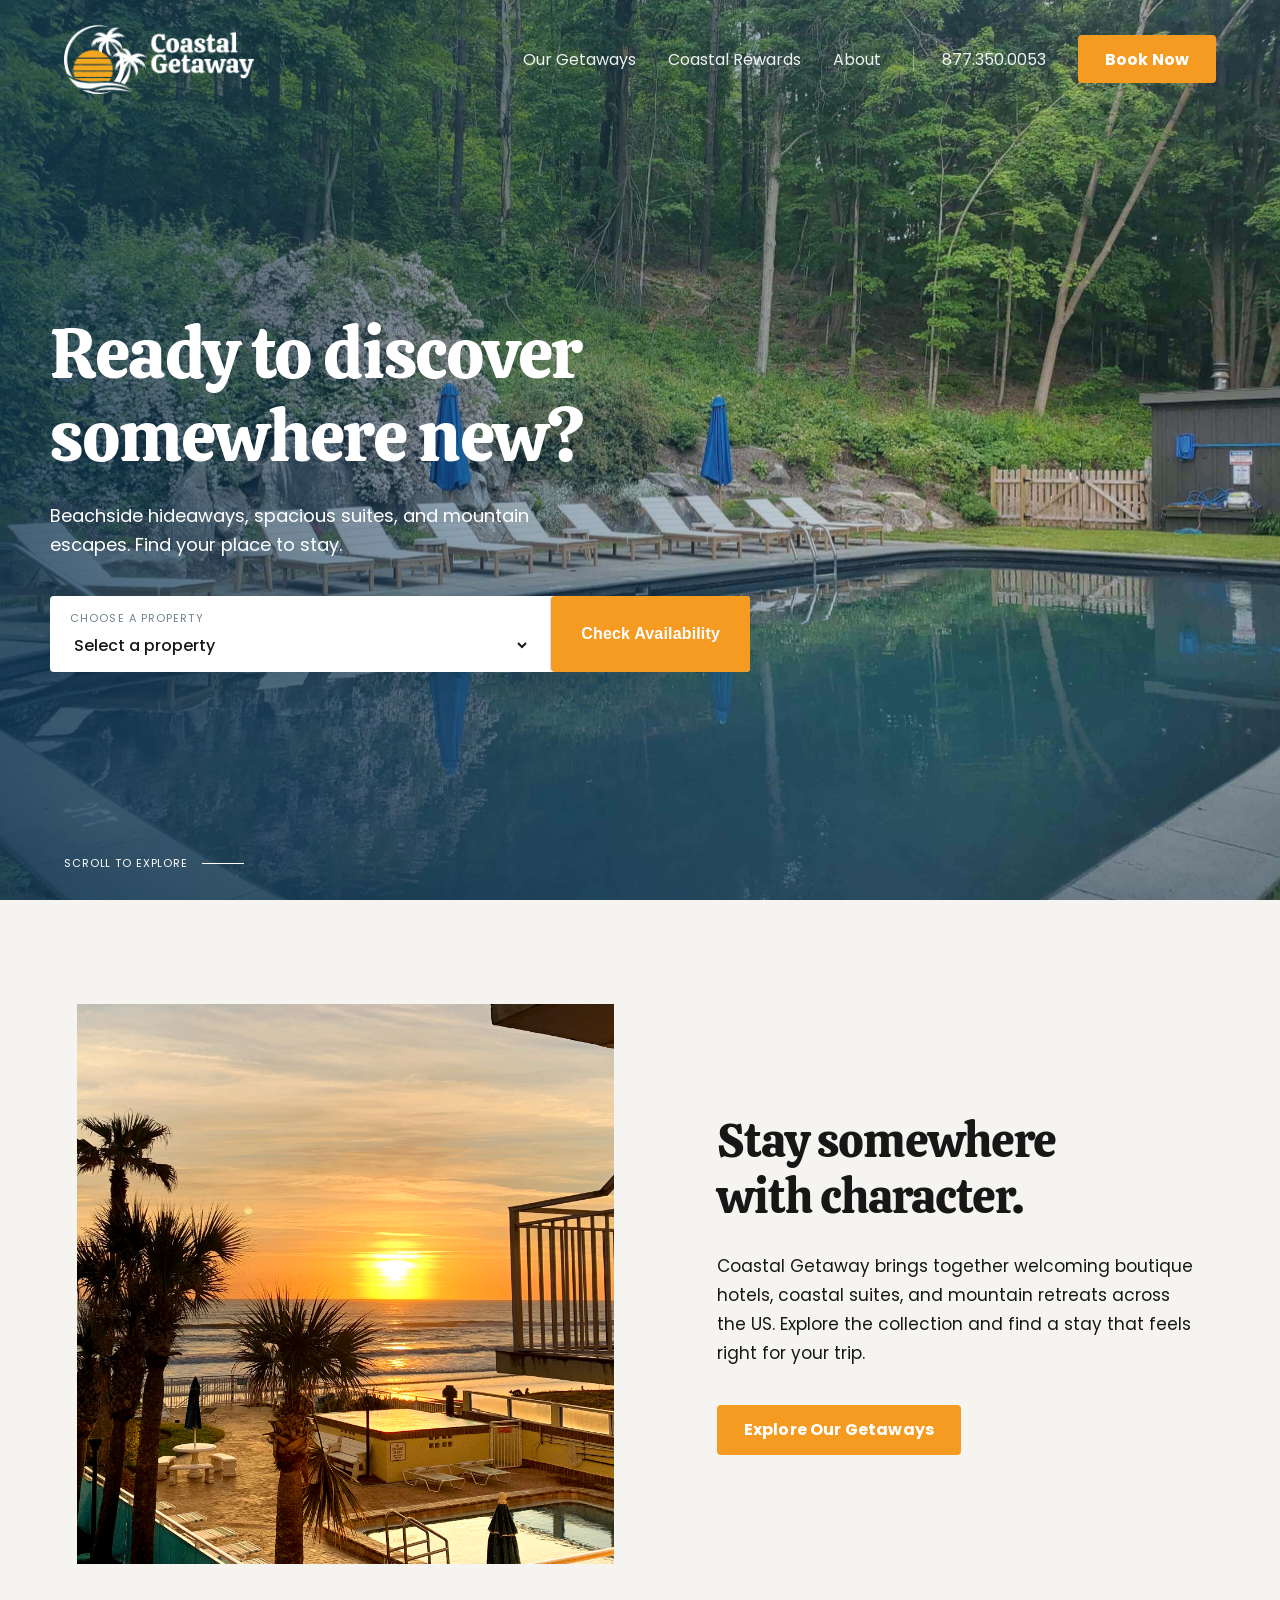
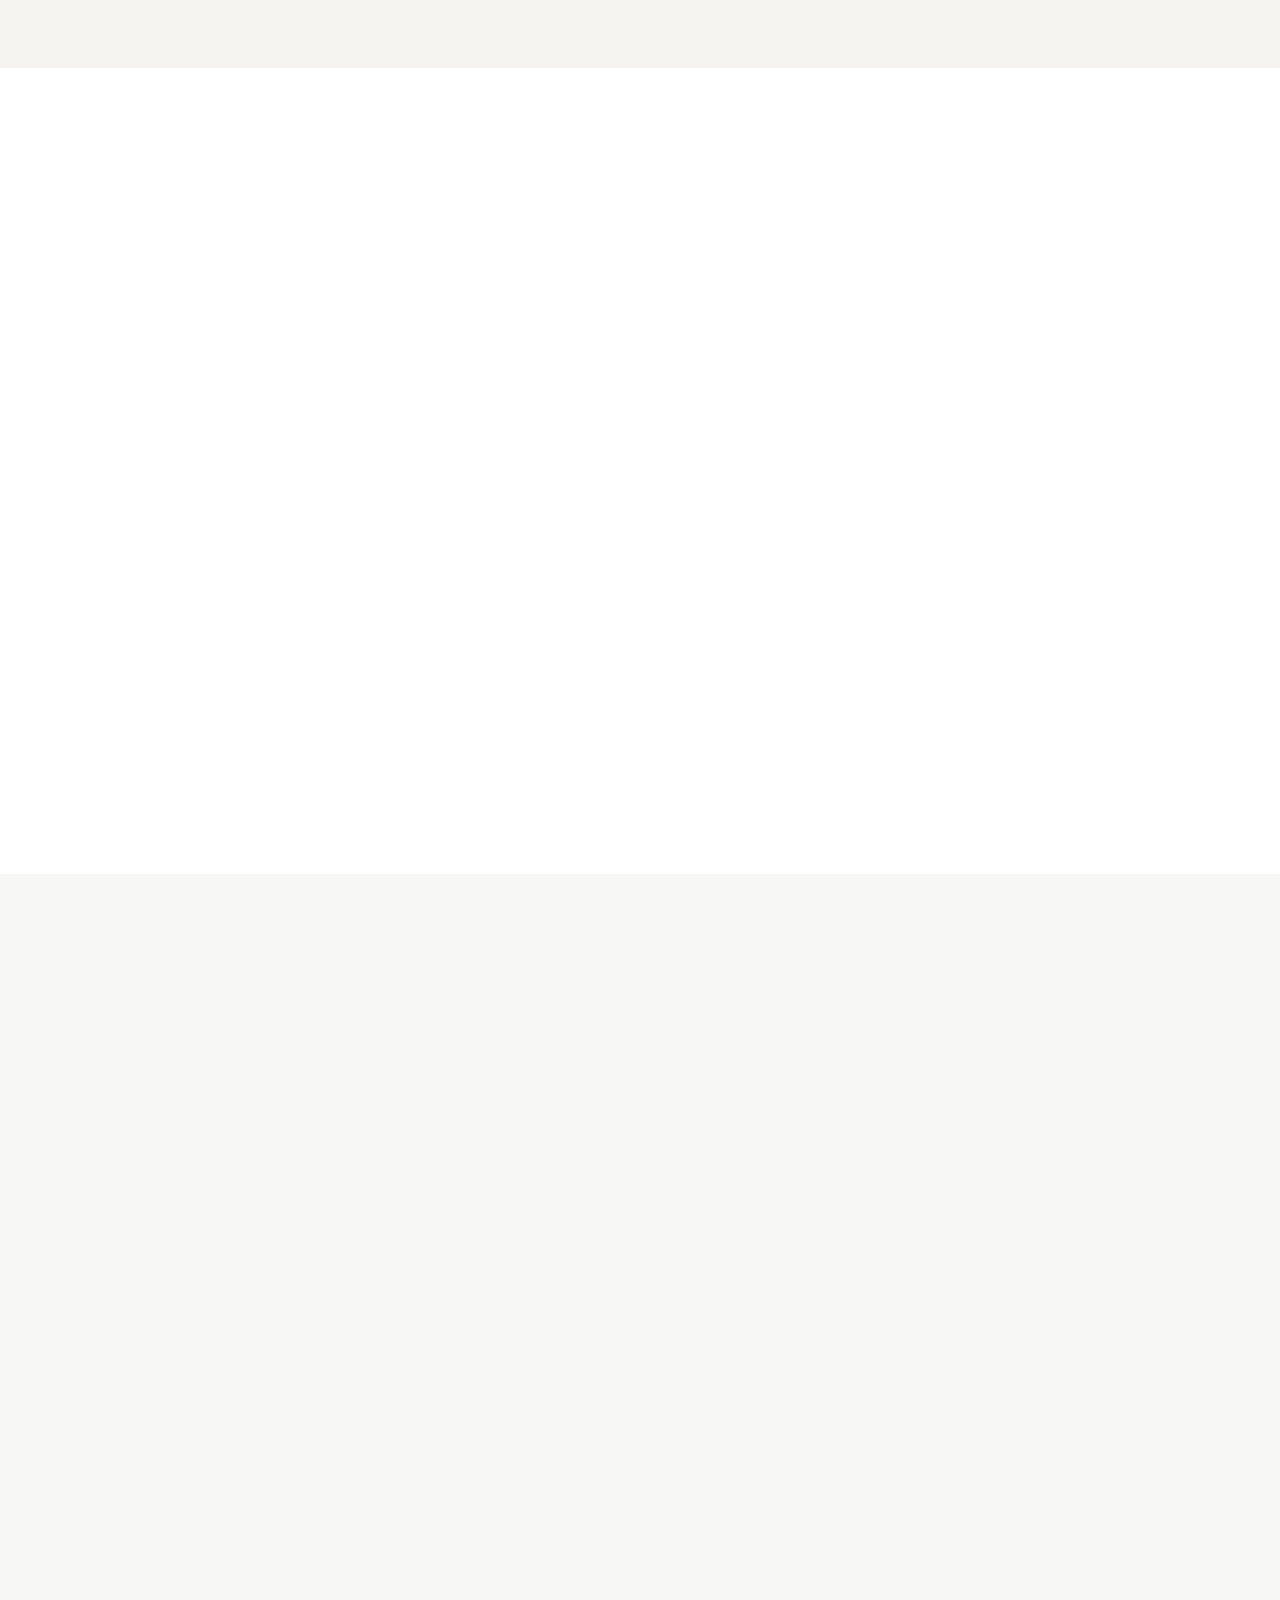
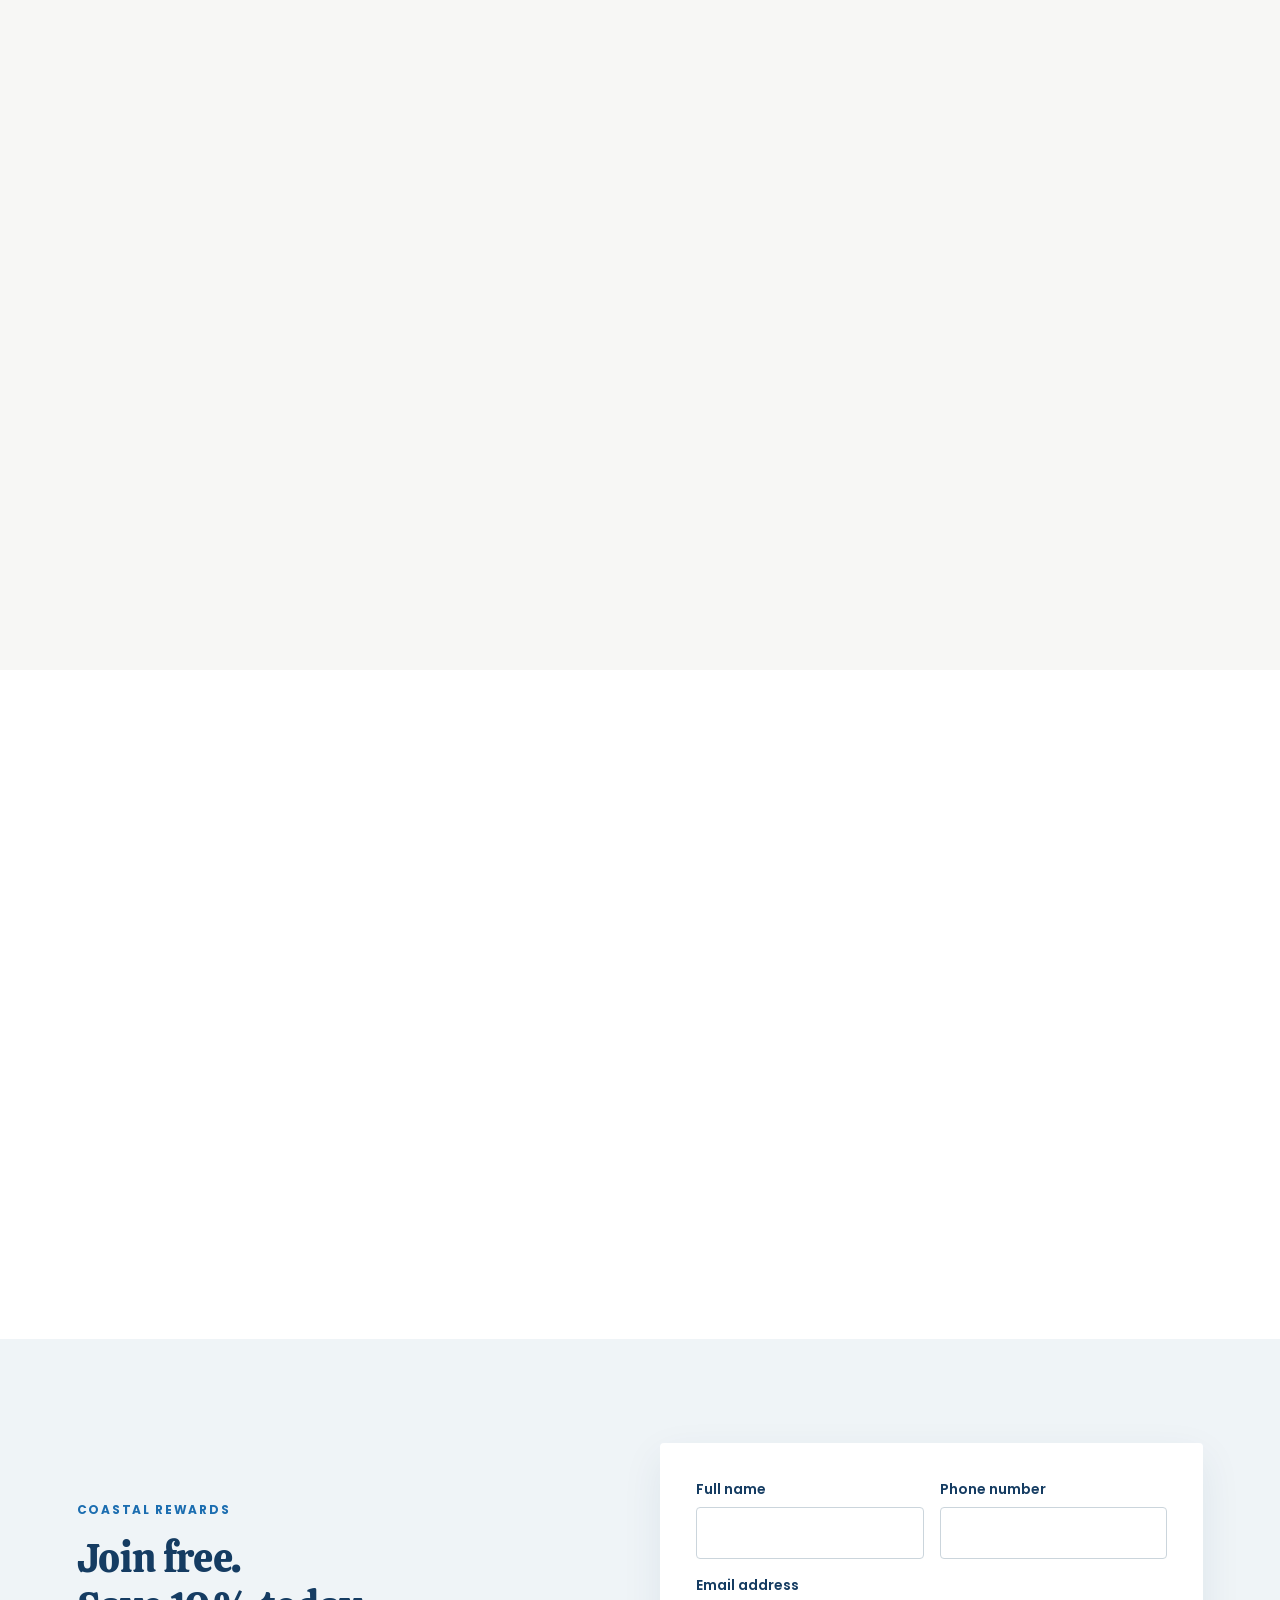
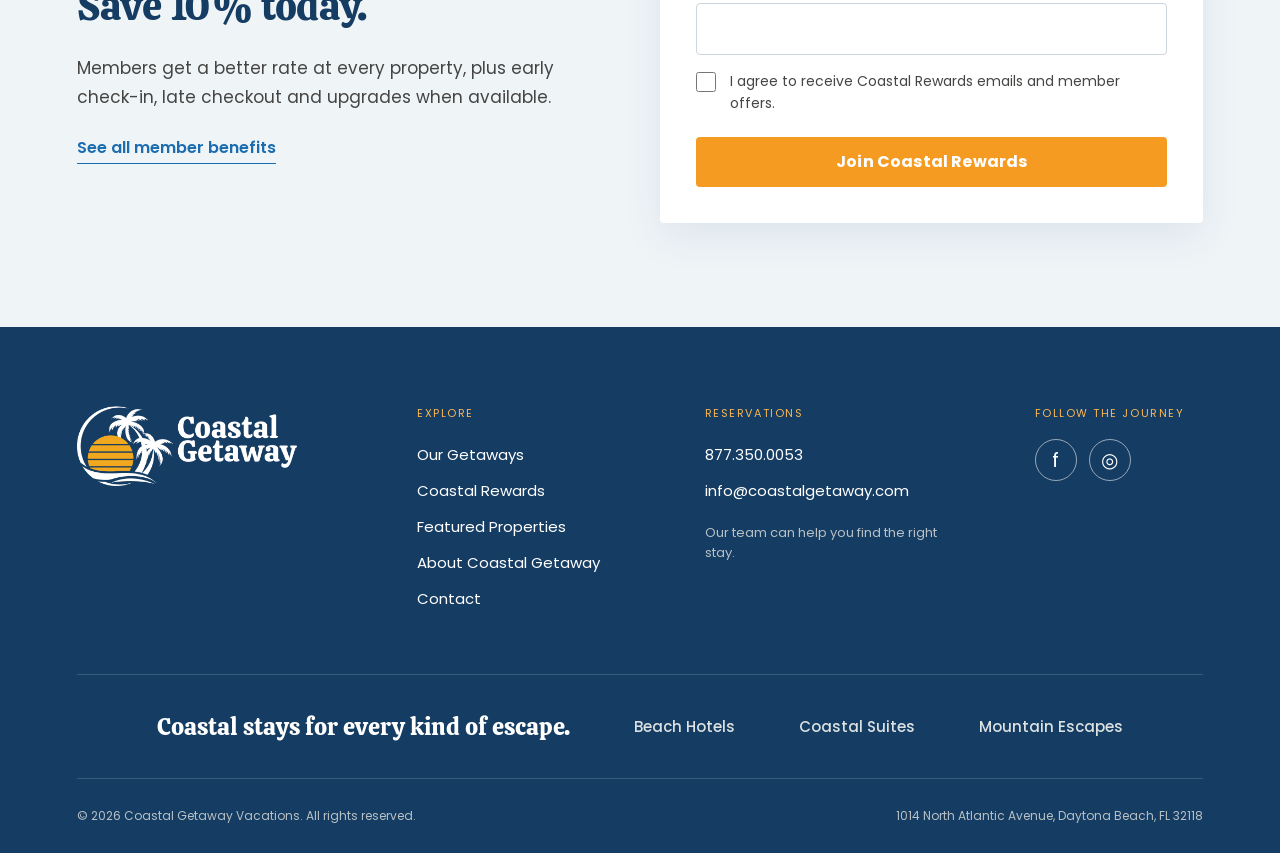
==== commit 37f4edb2: "Add Coastal Rewards page, homepage signup and navigation" ====
--- a/index.html
+++ b/index.html
@@ -20,6 +20,7 @@
     </button>
     <nav class="site-nav" data-nav>
       <a href="getaways/">Our Getaways</a>
+      <a href="coastal-rewards/">Coastal Rewards</a>
       <a href="about.html">About</a>
       <a class="nav-phone" href="tel:18773500053">877.350.0053</a>
       <a class="button button-small" href="#booking">Book Now</a>
@@ -31,7 +32,7 @@
       <div class="hero-image" role="img" aria-label="Pool at a Coastal Getaway property"></div>
       <div class="hero-overlay"></div>
       <div class="hero-content reveal">
-        <h1>Ready to discover<br />somewhere new?</h1>
+        <h1>Ready to discover <br />somewhere new?</h1>
         <p class="hero-copy">Beachside hideaways, spacious suites, and mountain escapes. Find your place to stay.</p>
         <form class="booking-bar" id="booking" data-booking-form>
           <label class="booking-field"><span>Choose a property</span><select aria-label="Choose a property" required><option value="" disabled selected>Select a property</option><optgroup label="Florida"><option value="FCy8xD">Island House · N. Redington Beach</option><option value="ivsspZ">Malibu Resort Motel · N. Redington Beach</option><option value="TorgMC">Blind Pass Resort · St. Pete Beach</option><option value="cJt1yj">Sea Shells Beach Club · Daytona Beach</option></optgroup><optgroup label="North Carolina"><option value="Cobncr">The Pineola · Newland</option><option value="hVAbiq">Coastal Suites · Wilmington</option></optgroup><optgroup label="California"><option value="onETkp">Patriots Boutique Motel · San Clemente</option><option value="mWqHnP">Bluebird Day Inn &amp; Suites · S. Lake Tahoe</option></optgroup></select></label>
@@ -43,7 +44,7 @@
 
     <section class="feature-story section" id="intro">
       <div class="story-image reveal reveal-left"><img src="assets/category-image-not-found.jpg" alt="Coastal Getaway property at sunset" loading="lazy" /></div>
-      <div class="story-copy reveal reveal-right" id="about"><h2>Stay somewhere<br />with character.</h2><p>Coastal Getaway brings together welcoming boutique hotels, coastal suites, and mountain retreats across the US. Explore the collection and find a stay that feels right for your trip.</p><a class="button" href="getaways/">Explore Our Getaways</a></div>
+      <div class="story-copy reveal reveal-right" id="about"><h2>Stay somewhere <br />with character.</h2><p>Coastal Getaway brings together welcoming boutique hotels, coastal suites, and mountain retreats across the US. Explore the collection and find a stay that feels right for your trip.</p><a class="button" href="getaways/">Explore Our Getaways</a></div>
     </section>
 
     <section class="getaways section" id="getaways">
@@ -81,16 +82,27 @@
       </div>
     </section>
 
-    <section class="newsletter">
-      <div class="newsletter-copy reveal"><p class="eyebrow">Stay in the know</p><h2>Get getaway inspiration<br />in your inbox.</h2><p>Be the first to hear about new properties, seasonal offers, and memorable places worth discovering.</p></div>
-      <div class="newsletter-form reveal"><p>Want to hear about new stays and seasonal offers?</p><a class="button" href="mailto:info@coastalgetaway.com?subject=Getaway%20updates">Ask for updates</a><small>Email our team to request updates. No subscription is submitted on this page.</small></div>
+    <section class="rewards-band" id="rewards" aria-labelledby="rewards-band-title">
+      <div class="rewards-band-inner">
+        <div class="rewards-band-copy reveal"><p class="about-kicker">Coastal Rewards</p><h2 id="rewards-band-title">Join free. <br />Save 10% today.</h2><p>Members get a better rate at every property, plus early check-in, late checkout and upgrades when available.</p><a href="coastal-rewards/">See all member benefits</a></div>
+        <div class="reveal reveal-delay">
+          <form class="rewards-form" data-rewards-form data-location="homepage" novalidate>
+            <label>Full name<input name="your-name" type="text" autocomplete="name" required /><small class="field-error" aria-live="polite"></small></label>
+            <label>Phone number<input name="your-phone" type="tel" autocomplete="tel" inputmode="tel" required /><small class="field-error" aria-live="polite"></small></label>
+            <label class="full">Email address<input name="your-email" type="email" autocomplete="email" required /><small class="field-error" aria-live="polite"></small></label>
+            <label class="rewards-consent full"><input name="your-consent" type="checkbox" required /><span>I agree to receive Coastal Rewards emails and member offers.</span><small class="field-error" aria-live="polite"></small></label>
+            <button class="button full" type="submit">Join Coastal Rewards</button>
+          </form>
+          <div class="rewards-success" data-rewards-success hidden tabindex="-1"><svg viewBox="0 0 24 24" aria-hidden="true"><circle cx="12" cy="12" r="10"/><path d="m7.5 12.5 3 3 6-6.5"/></svg><h3>You're in.</h3><p>Check your inbox for your member code, then use it when you book.</p><a class="button" href="#booking">Book with your code</a></div>
+        </div>
+      </div>
     </section>
   </main>
 
   <footer class="site-footer">
     <div class="footer-top">
       <a class="brand footer-brand" href="#top"><img src="assets/coastal-getaway-logo.png" alt="Coastal Getaway" /></a>
-      <div class="footer-column"><p class="footer-label">Explore</p><a href="getaways/">Our Getaways</a><a href="#properties">Featured Properties</a><a href="about.html">About Coastal Getaway</a><a href="about.html#contact">Contact</a></div>
+      <div class="footer-column"><p class="footer-label">Explore</p><a href="getaways/">Our Getaways</a><a href="coastal-rewards/">Coastal Rewards</a><a href="#properties">Featured Properties</a><a href="about.html">About Coastal Getaway</a><a href="about.html#contact">Contact</a></div>
       <div class="footer-column"><p class="footer-label">Reservations</p><a href="tel:18773500053">877.350.0053</a><a href="mailto:info@coastalgetaway.com">info@coastalgetaway.com</a><span>Our team can help you find the right stay.</span></div>
       <div class="footer-social"><p class="footer-label">Follow the journey</p><div><a href="https://www.facebook.com/coastalgetawayvacations" aria-label="Facebook">f</a><a href="https://www.instagram.com/coastalgetawayvacations/" aria-label="Instagram">◎</a></div></div>
     </div>
--- a/styles.css
+++ b/styles.css
@@ -194,3 +194,95 @@
 @media(max-width:900px){.getaways-page .section{padding:78px 32px}.collection-toolbar{align-items:flex-start;flex-direction:column;gap:17px}.collection-card-image{aspect-ratio:1.25}.collection-card-content{padding:24px}.collection-grid{gap:24px 18px}.collection-help-inner{align-items:flex-start;flex-direction:column}}
 @media(max-width:560px){.getaways-page .getaways-hero{min-height:460px;height:auto}.getaways-hero-inner{width:calc(100% - 40px);margin:155px auto 60px}.getaways-hero h1{font-size:clamp(42px,10vw,54px)}.getaways-hero p{font-size:16px}.getaways-page .section{padding:64px 20px}.collection-heading h2,.collection-help h2{font-size:clamp(33px,8.5vw,40px)}.collection-heading p,.collection-help p{font-size:16px}.collection-categories{flex-wrap:nowrap;max-width:100%;overflow-x:auto;scrollbar-width:none;padding-bottom:3px}.collection-categories::-webkit-scrollbar{display:none}.collection-filter{flex:none}.collection-location-label{width:100%;justify-content:space-between}.collection-location-label select{flex:1;max-width:230px}.collection-grid{grid-template-columns:1fr;gap:20px}.collection-card-image{aspect-ratio:1.35}.collection-card-content{padding:23px}.collection-card-actions{width:100%}.collection-card-actions .button{flex:1}.collection-help .button{width:100%}}
 @media(prefers-reduced-motion:reduce){.collection-card-image img{transition:none}}
+
+/* Coastal Rewards page + homepage rewards band */
+.rewards-page{color:#454543}.rewards-page .site-nav [aria-current=page]{color:#ffe0a7}
+.rewards-page h2,.rewards-band h2{margin:0;color:#153C62;font:400 clamp(32px,3.6vw,40px)/1.2 var(--serif);letter-spacing:-.01em}
+.rewards-page h3{color:#153C62}
+.rewards-page .about-kicker,.rewards-band .about-kicker{margin:0 0 15px;color:#1B6DB0;font:700 12px/1.4 var(--sans);letter-spacing:1.7px;text-transform:uppercase}
+.rewards-page .section{padding:104px max(32px,6vw)}
+.rewards-inner{max-width:1240px;margin:auto}
+.rewards-heading{max-width:720px;margin:0 auto 52px;text-align:center}.rewards-heading>p:last-child:not(.about-kicker){margin:24px 0 0;font-size:17px;line-height:1.7}
+/* hero */
+.rewards-hero{position:relative;display:flex;align-items:flex-end;height:550px;overflow:hidden;color:#fff}
+.rewards-hero>img,.rewards-hero-shade{position:absolute;inset:0;width:100%;height:100%}.rewards-hero>img{object-fit:cover;object-position:center 55%}
+.rewards-hero-shade{background:linear-gradient(90deg,rgba(8,37,61,.8),rgba(8,37,61,.2) 78%),linear-gradient(0deg,rgba(8,37,61,.42),transparent 55%)}
+.rewards-hero-inner{position:relative;width:min(1240px,calc(100% - 12vw));margin:0 auto 80px}
+.rewards-hero .about-kicker{color:#ffdba4}
+.rewards-hero h1{max-width:760px;margin:0 0 24px;color:#fff;font:400 56px/1.12 var(--serif);letter-spacing:-.01em}
+.rewards-hero-inner>p:not(.about-kicker){max-width:520px;margin:0;font-size:18px;line-height:1.6}
+.rewards-hero-actions{display:flex;flex-wrap:wrap;align-items:center;gap:18px 28px;margin-top:32px}
+.rewards-hero-link{border-bottom:1px solid rgba(255,255,255,.7);padding-bottom:3px;font-weight:600;font-size:15px}.rewards-hero-link:hover{color:#ffdba4;border-color:#ffdba4}
+/* tiers */
+.rewards-tiers{background:#fff}
+.tier-grid{display:grid;grid-template-columns:repeat(3,minmax(0,1fr));gap:22px;align-items:stretch}
+.tier-card{position:relative;margin:0;padding:40px 34px 36px;background:#f7f7f5;border:1px solid #e8e5df;border-radius:4px;text-align:center}
+.tier-card p{margin:0}
+.tier-name{color:#1B6DB0;font:700 12px/1.4 var(--sans);letter-spacing:1.7px;text-transform:uppercase}
+.tier-rate{margin:14px 0 4px!important;color:#153C62;font:400 76px/1 var(--serif)}.tier-rate span{font-size:.5em;vertical-align:.55em;margin-left:2px}
+.tier-rule{color:#153C62;font-size:17px;font-weight:600}
+.tier-note{margin-top:18px!important;padding-top:18px;border-top:1px solid #e3e0d9;font-size:15px;line-height:1.65}
+.tier-card-featured{background:#153C62;border-color:#153C62;color:#dfe8f0;transform:translateY(-10px)}
+.tier-card-featured .tier-name{color:#ffdba4}.tier-card-featured .tier-rate,.tier-card-featured .tier-rule{color:#fff}.tier-card-featured .tier-note{border-color:rgba(255,255,255,.18)}
+.tier-card-featured.reveal.visible{transform:translateY(-10px)}
+/* perks */
+.rewards-perks{background:#eff4f7}
+.perk-grid{display:grid;grid-template-columns:repeat(4,minmax(0,1fr));gap:22px}
+.perk{padding:32px 28px;background:#fff;border-radius:4px;box-shadow:0 9px 26px rgba(21,60,98,.05)}
+.perk svg{width:36px;height:36px;margin-bottom:22px;fill:none;stroke:#1B6DB0;stroke-width:1.6;stroke-linecap:round;stroke-linejoin:round}
+.perk h3{margin:0 0 8px;font:400 22px/1.25 var(--serif)}.perk p{margin:0;font-size:15px;line-height:1.65}
+.perk-footnote{margin:32px 0 0;text-align:center;font-size:13px;color:#5f6a72}
+/* steps */
+.rewards-steps{background:#fff}
+.step-list{display:grid;grid-template-columns:repeat(3,minmax(0,1fr));gap:22px;margin:0;padding:0;list-style:none;counter-reset:none}
+.step-list li{padding:0 8px;border-top:2px solid #153C62;padding-top:26px}
+.step-list span{display:block;color:#F69B22;font:700 14px var(--sans);letter-spacing:1.5px}
+.step-list h3{margin:12px 0 10px;font:400 24px/1.25 var(--serif)}.step-list p{margin:0;font-size:16px;line-height:1.7;max-width:330px}
+/* join */
+.rewards-join{background:#f5f4f0}
+.rewards-join-inner{display:grid;grid-template-columns:1fr minmax(0,500px);gap:90px;align-items:center;max-width:1240px;margin:auto}
+.rewards-join-copy>p:not(.about-kicker){max-width:470px;margin:24px 0 0;font-size:17px;line-height:1.7}
+.rewards-join-copy .rewards-join-help{margin-top:16px!important;font-size:15px}.rewards-join-help a{color:#1B6DB0;font-weight:600;border-bottom:1px solid currentColor}
+.rewards-form-card{padding:40px;background:#fff;border-radius:4px;box-shadow:0 14px 40px rgba(21,60,98,.08)}
+.rewards-form{display:grid;gap:18px}
+.rewards-form label{display:flex;flex-direction:column;gap:7px;color:#153C62;font-size:14px;font-weight:600}
+.rewards-form input[type=text],.rewards-form input[type=tel],.rewards-form input[type=email]{width:100%;min-height:52px;padding:12px 15px;border:1px solid #cbd5dc;border-radius:4px;background:#fff;color:#454543;font:400 16px var(--sans);transition:border-color .2s,box-shadow .2s}
+.rewards-form input:focus{outline:0;border-color:#1B6DB0;box-shadow:0 0 0 3px rgba(27,109,176,.15)}
+.rewards-form .is-invalid{border-color:#c0392b!important}
+.field-error{min-height:0;color:#b3261e;font-size:13px;font-weight:500}.field-error:empty{display:none}
+.rewards-form .rewards-consent{display:grid;grid-template-columns:22px 1fr;gap:4px 12px;align-items:start;font-weight:400;color:#454543;font-size:14px;line-height:1.55;cursor:pointer}
+.rewards-consent input{width:20px;height:20px;margin:1px 0 0;accent-color:#1B6DB0}.rewards-consent .field-error{grid-column:2}
+.rewards-form .button{width:100%;margin-top:6px}
+.rewards-success{text-align:center;padding:12px 0}.rewards-success:focus{outline:0}
+.rewards-success svg{width:52px;height:52px;fill:none;stroke:#1B6DB0;stroke-width:1.6;stroke-linecap:round;stroke-linejoin:round}
+.rewards-success h3{margin:14px 0 10px;color:#153C62;font:400 30px/1.2 var(--serif)}.rewards-success p{margin:0 0 26px;font-size:16px;line-height:1.65}
+/* book */
+.rewards-book{background:#fff}
+.rewards-book-inner{max-width:820px;margin:auto;text-align:center}
+.rewards-book-inner>p:not(.about-kicker){max-width:560px;margin:24px auto 32px;font-size:17px;line-height:1.7}
+.rewards-booking{margin:0 auto;border:1px solid #dfe5e9;box-shadow:0 12px 30px rgba(21,60,98,.08);text-align:left}
+/* faq */
+.rewards-faq{background:#f7f7f5}.rewards-faq-inner{max-width:860px;margin:auto}
+.faq-item{border-bottom:1px solid #dcd9d2}.faq-item:first-child{border-top:1px solid #dcd9d2}
+.faq-item h3{margin:0}
+.faq-item button{display:flex;justify-content:space-between;align-items:center;gap:20px;width:100%;padding:24px 4px;border:0;background:none;color:#153C62;font:600 17px/1.4 var(--sans);text-align:left;cursor:pointer}
+.faq-item button:hover{color:#1B6DB0}
+.faq-item button span{position:relative;flex:none;width:16px;height:16px}.faq-item button span:before,.faq-item button span:after{content:'';position:absolute;top:7px;left:0;width:16px;height:2px;background:currentColor;transition:transform .25s}
+.faq-item button span:after{transform:rotate(90deg)}.faq-item button[aria-expanded=true] span:after{transform:rotate(0)}
+.faq-panel p{margin:0 4px 24px;max-width:700px;font-size:16px;line-height:1.7}.faq-panel a{color:#1B6DB0;border-bottom:1px solid currentColor}
+/* homepage band */
+.rewards-band{background:#eff4f7;color:#454543;padding:104px max(32px,6vw)}
+.rewards-band-inner{display:grid;grid-template-columns:1fr 1.1fr;gap:90px;align-items:center;max-width:1240px;margin:auto}
+.rewards-band-copy>p:not(.about-kicker){max-width:480px;margin:24px 0 0;font-size:17px;line-height:1.7}
+.rewards-band-copy a{display:inline-block;margin-top:24px;color:#1B6DB0;font-weight:600;border-bottom:1px solid currentColor;padding-bottom:3px}.rewards-band-copy a:hover{color:#165990}
+.rewards-band-inner>div:last-child{padding:36px;background:#fff;border-radius:4px;box-shadow:0 14px 40px rgba(21,60,98,.08)}
+.rewards-band .rewards-form{grid-template-columns:1fr 1fr;gap:16px}.rewards-band .rewards-form .full{grid-column:1/-1}
+@media(max-width:1024px){.perk-grid{grid-template-columns:repeat(2,minmax(0,1fr))}}
+@media(max-width:900px){.rewards-page .section,.rewards-band{padding:80px 32px}.rewards-hero{height:480px}.rewards-hero h1{font-size:44px}.rewards-hero-inner{width:calc(100% - 64px);margin-bottom:64px}.tier-grid{gap:16px}.tier-card{padding:32px 22px}.tier-rate{font-size:62px}.step-list{gap:16px}.rewards-join-inner,.rewards-band-inner{grid-template-columns:1fr;gap:50px}.rewards-join-inner{max-width:640px}}
+@media(max-width:700px){.tier-grid,.step-list{grid-template-columns:1fr}.tier-card-featured,.tier-card-featured.reveal.visible{transform:none}.step-list li{padding-left:0}}
+@media(max-width:560px){.rewards-band-inner>div:last-child{padding:24px 18px}.rewards-page .section,.rewards-band{padding:64px 20px}.rewards-hero{height:440px}.rewards-hero h1{font-size:38px}.rewards-hero h1 br{display:none}.rewards-hero-inner{width:calc(100% - 40px);margin-bottom:48px}.rewards-hero-inner>p:not(.about-kicker){font-size:16px}.rewards-hero-actions .button{flex:1 1 100%}.rewards-page h2,.rewards-band h2{font-size:32px}.rewards-page h2 br,.rewards-band h2 br{display:none}.rewards-heading{margin-bottom:36px}.perk-grid{grid-template-columns:1fr 1fr;gap:12px}.perk{padding:22px 16px}.perk svg{width:30px;height:30px;margin-bottom:14px}.perk h3{font-size:18px}.perk p{font-size:14px}.rewards-join-inner{gap:36px}.rewards-form-card{padding:26px 20px}.rewards-band .rewards-form{grid-template-columns:1fr}.faq-item button{font-size:16px;padding:20px 2px}}
+@media(prefers-reduced-motion:reduce){.tier-card-featured{transform:none}}
+@media(max-width:560px){.rewards-hero{height:auto;min-height:440px}.rewards-hero-inner{margin-top:130px}
+.tier-card{display:grid;grid-template-columns:auto 1fr;grid-template-areas:"rate name" "rate rule" "note note";column-gap:20px;align-items:center;text-align:left;padding:22px 20px}
+.tier-rate{grid-area:rate;margin:0!important;font-size:54px}.tier-name{grid-area:name;align-self:end}.tier-rule{grid-area:rule;align-self:start;font-size:16px}.tier-note{grid-area:note;margin-top:16px!important;padding-top:14px;font-size:14px}}
+.rewards-form .button,.faq-item button{font-family:var(--sans)}
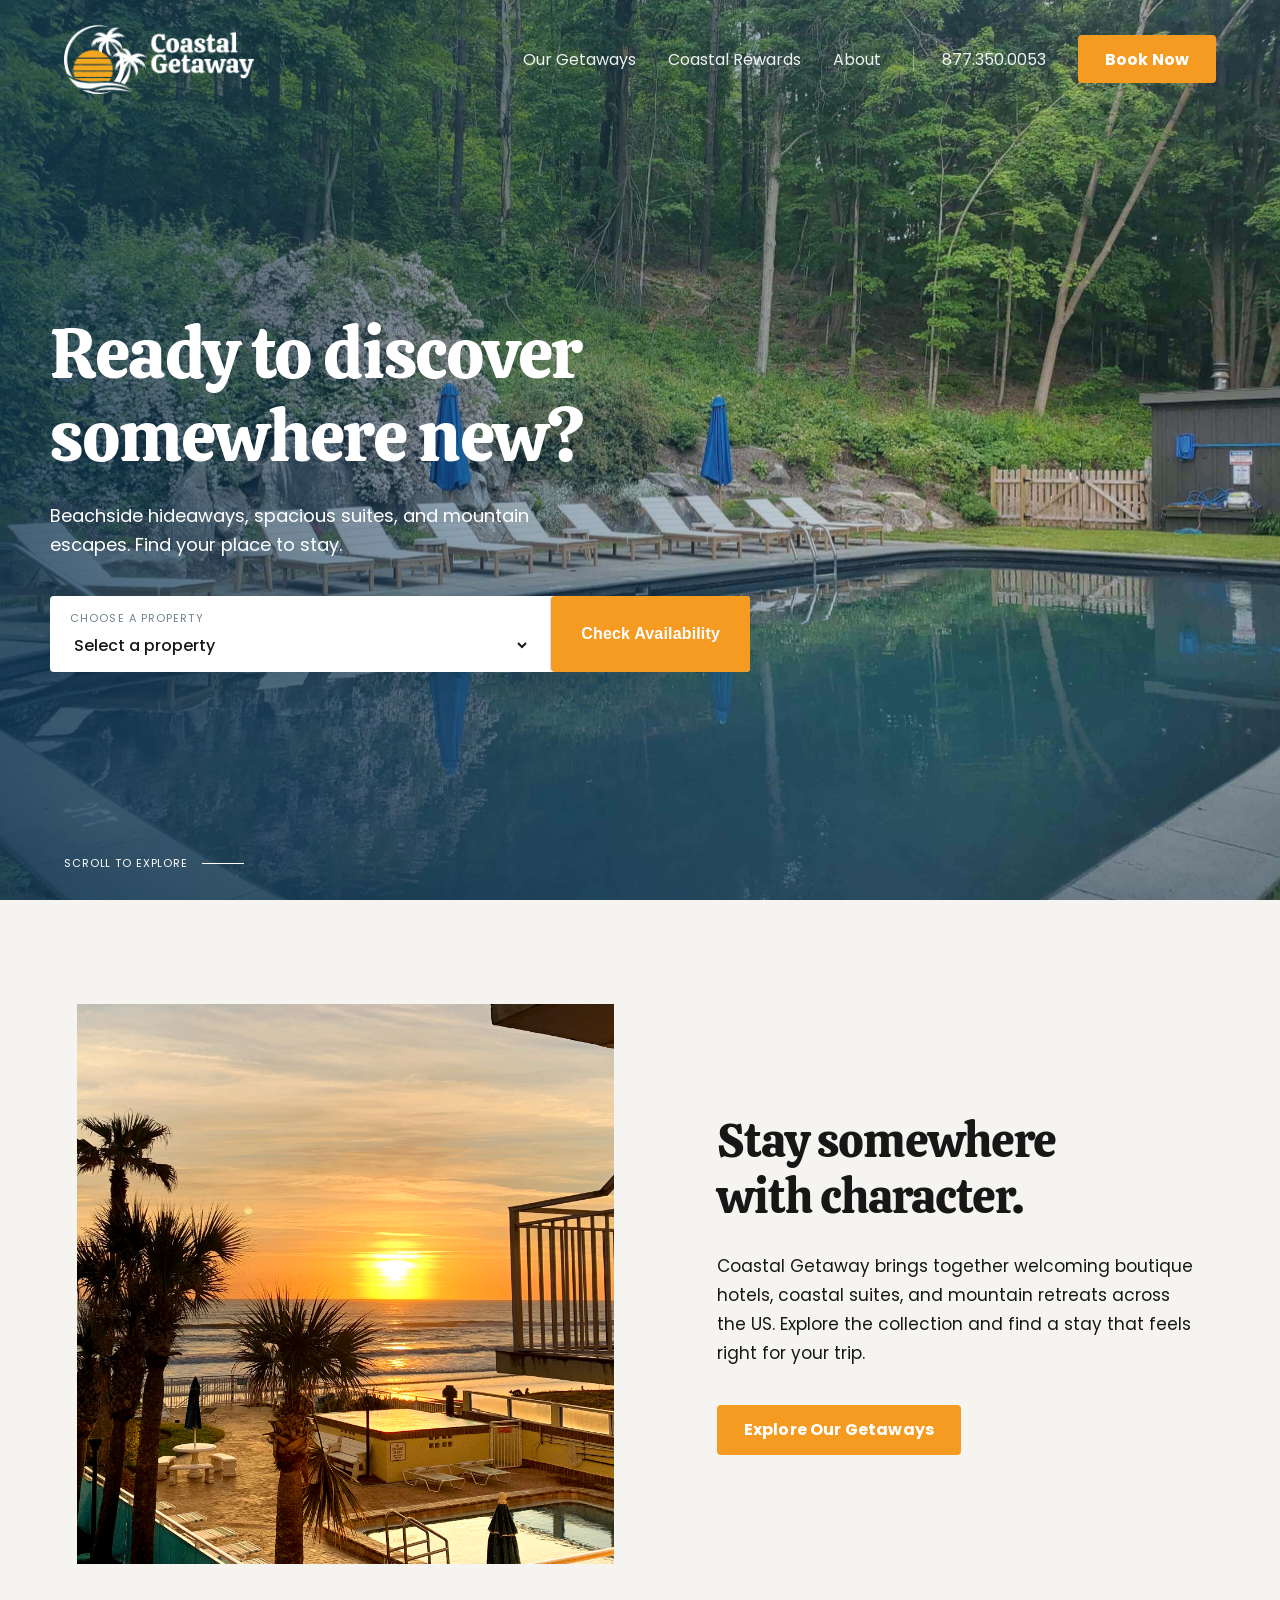
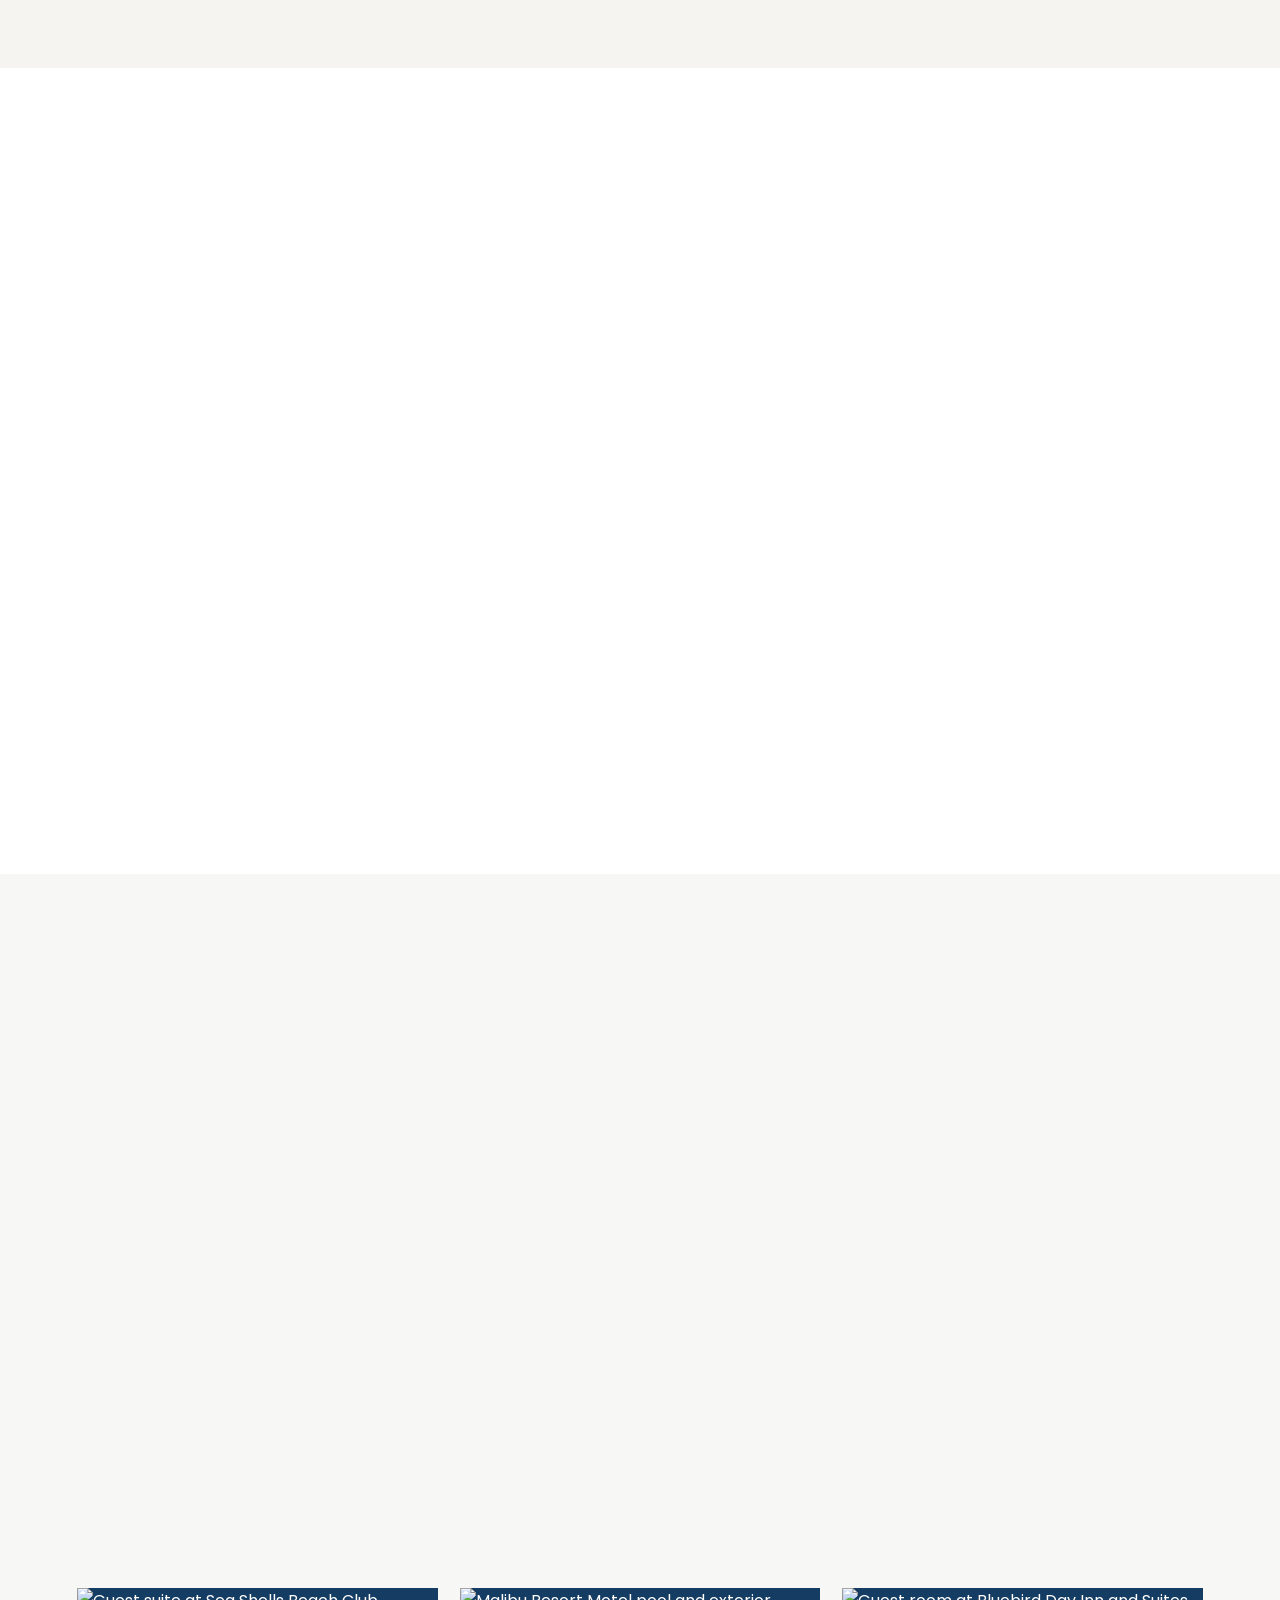
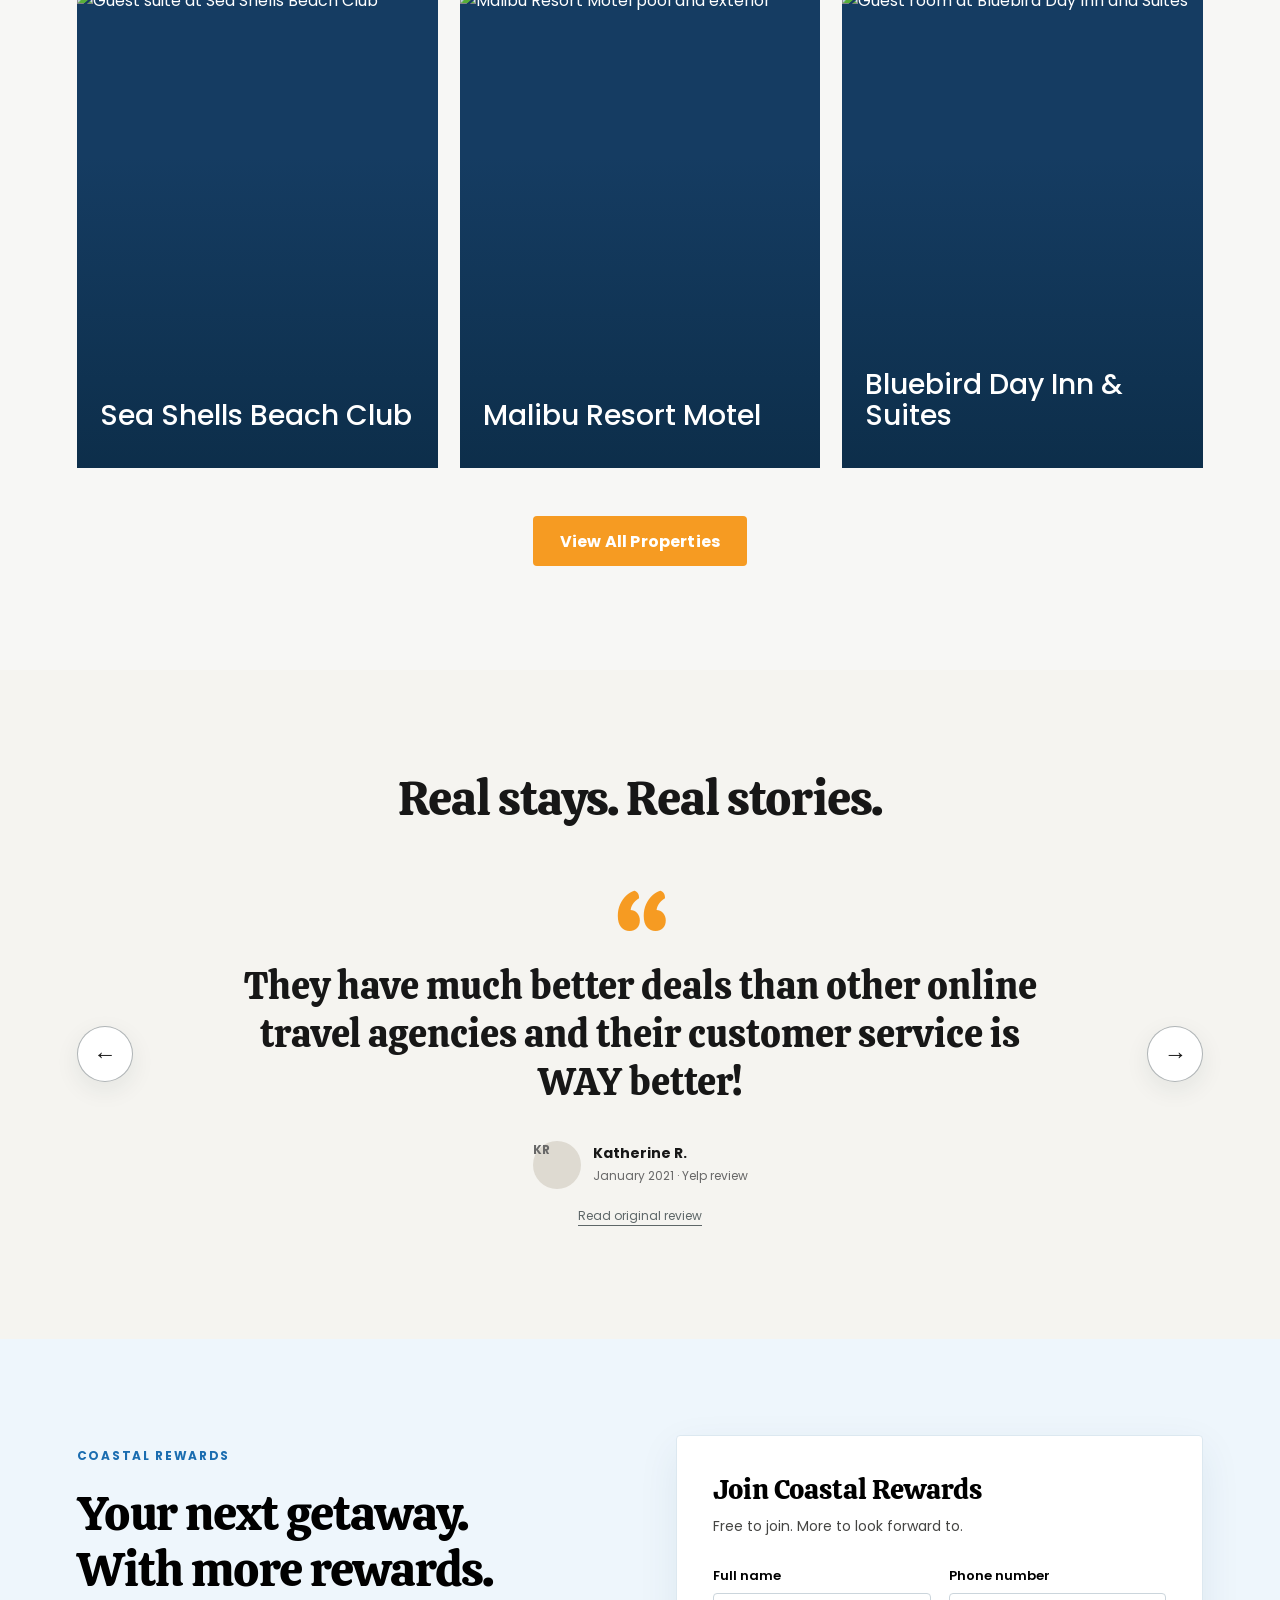
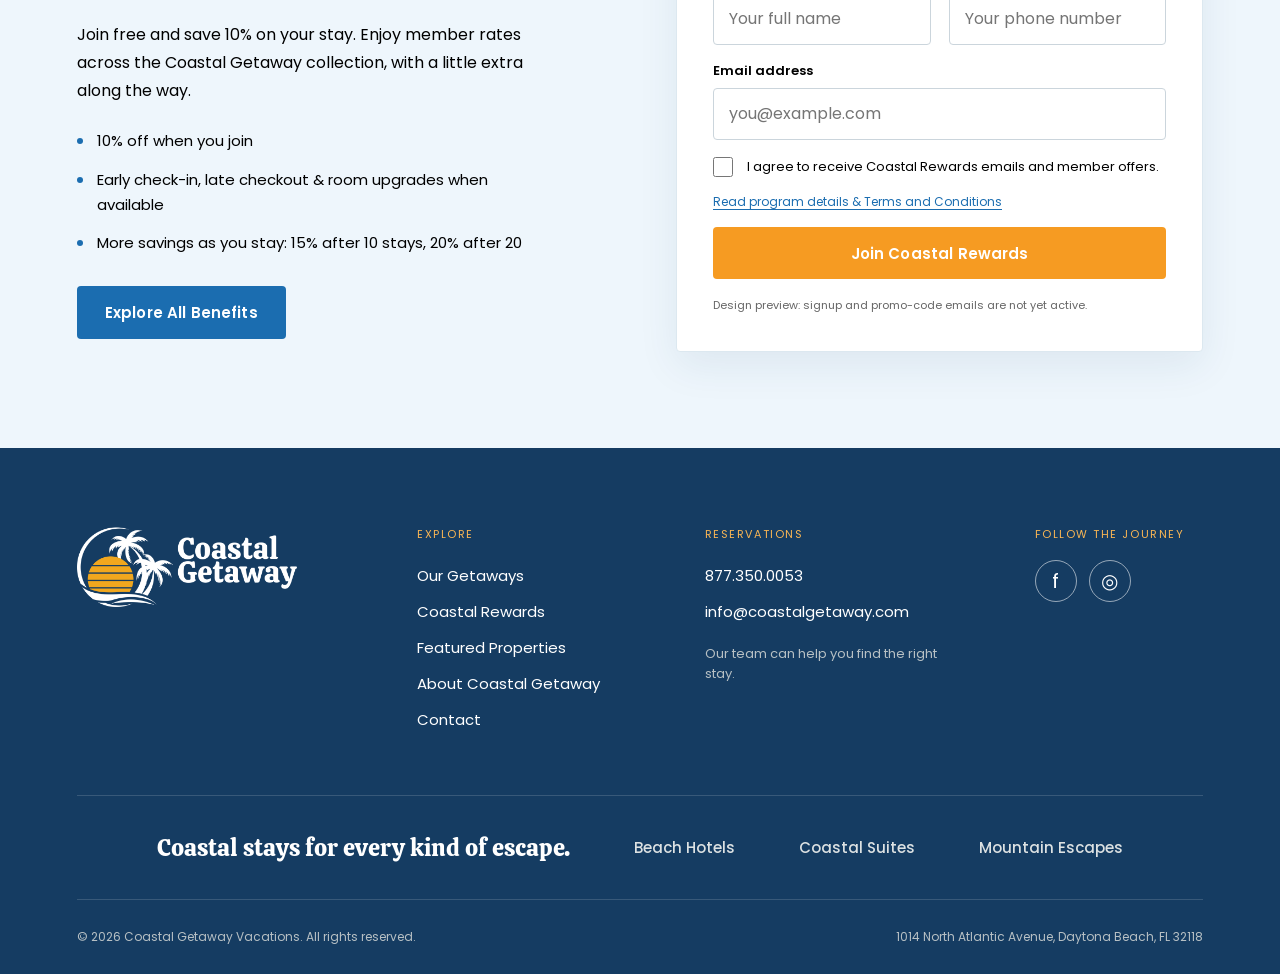
==== commit 7197d1b6: "Refine homepage Coastal Rewards signup with matching brand styling" ====
--- a/index.html
+++ b/index.html
@@ -9,6 +9,7 @@
   <link rel="preconnect" href="https://fonts.gstatic.com" crossorigin />
   <link href="https://fonts.googleapis.com/css2?family=Calistoga&family=Poppins:wght@400;500;600;700&display=swap" rel="stylesheet" />
   <link rel="stylesheet" href="styles.css" />
+  <link rel="stylesheet" href="home-rewards.css" />
 </head>
 <body>
   <header class="site-header" data-header>
@@ -82,18 +83,32 @@
       </div>
     </section>
 
-    <section class="rewards-band" id="rewards" aria-labelledby="rewards-band-title">
+    <section class="rewards-band home-rewards" id="rewards" aria-labelledby="rewards-band-title">
       <div class="rewards-band-inner">
-        <div class="rewards-band-copy reveal"><p class="about-kicker">Coastal Rewards</p><h2 id="rewards-band-title">Join free. <br />Save 10% today.</h2><p>Members get a better rate at every property, plus early check-in, late checkout and upgrades when available.</p><a href="coastal-rewards/">See all member benefits</a></div>
-        <div class="reveal reveal-delay">
-          <form class="rewards-form" data-rewards-form data-location="homepage" novalidate>
-            <label>Full name<input name="your-name" type="text" autocomplete="name" required /><small class="field-error" aria-live="polite"></small></label>
-            <label>Phone number<input name="your-phone" type="tel" autocomplete="tel" inputmode="tel" required /><small class="field-error" aria-live="polite"></small></label>
-            <label class="full">Email address<input name="your-email" type="email" autocomplete="email" required /><small class="field-error" aria-live="polite"></small></label>
+        <div class="rewards-band-copy">
+          <p class="about-kicker">Coastal Rewards</p>
+          <h2 id="rewards-band-title">Your next getaway.<br />With more rewards.</h2>
+          <p>Join free and save 10% on your stay. Enjoy member rates across the Coastal Getaway collection, with a little extra along the way.</p>
+          <ul class="home-rewards-benefits">
+            <li>10% off when you join</li>
+            <li>Early check-in, late checkout &amp; room upgrades when available</li>
+            <li>More savings as you stay: 15% after 10 stays, 20% after 20</li>
+          </ul>
+          <a class="button home-rewards-benefits-button" href="coastal-rewards/">Explore All Benefits</a>
+        </div>
+        <div class="home-rewards-card">
+          <h3>Join Coastal Rewards</h3>
+          <p class="home-rewards-intro">Free to join. More to look forward to.</p>
+          <form class="rewards-form" data-rewards-form data-location="homepage" aria-describedby="home-rewards-preview" novalidate>
+            <label>Full name<input name="your-name" type="text" autocomplete="name" placeholder="Your full name" required /><small class="field-error" aria-live="polite"></small></label>
+            <label>Phone number<input name="your-phone" type="tel" autocomplete="tel" inputmode="tel" placeholder="Your phone number" required /><small class="field-error" aria-live="polite"></small></label>
+            <label class="full">Email address<input name="your-email" type="email" autocomplete="email" placeholder="you@example.com" required /><small class="field-error" aria-live="polite"></small></label>
             <label class="rewards-consent full"><input name="your-consent" type="checkbox" required /><span>I agree to receive Coastal Rewards emails and member offers.</span><small class="field-error" aria-live="polite"></small></label>
+            <a class="home-rewards-terms full" href="coastal-rewards/#join">Read program details &amp; Terms and Conditions</a>
             <button class="button full" type="submit">Join Coastal Rewards</button>
           </form>
-          <div class="rewards-success" data-rewards-success hidden tabindex="-1"><svg viewBox="0 0 24 24" aria-hidden="true"><circle cx="12" cy="12" r="10"/><path d="m7.5 12.5 3 3 6-6.5"/></svg><h3>You're in.</h3><p>Check your inbox for your member code, then use it when you book.</p><a class="button" href="#booking">Book with your code</a></div>
+          <div class="rewards-success" data-rewards-success hidden tabindex="-1" role="status"><h3>Signup preview complete</h3><p>This preview has not saved your details or sent a promo code. Email delivery will be connected in WordPress.</p><a class="button" href="coastal-rewards/">Explore Coastal Rewards</a></div>
+          <p class="home-rewards-preview" id="home-rewards-preview">Design preview: signup and promo-code emails are not yet active.</p>
         </div>
       </div>
     </section>
--- a/home-rewards.css
+++ b/home-rewards.css
@@ -0,0 +1,26 @@
+/* Homepage-only Coastal Rewards section. */
+.home-rewards{padding:96px max(24px,6vw);background:#eef6fc;color:#000;font-family:var(--sans)}
+.home-rewards .rewards-band-inner{max-width:1240px;grid-template-columns:minmax(0,1fr) minmax(0,1fr);gap:72px;align-items:center}
+.home-rewards .about-kicker{color:#1B6DB0;font-size:12px;letter-spacing:.14em;margin:0 0 20px}
+.home-rewards h2{color:#000;font:400 48px/1.17 var(--serif);letter-spacing:-.02em;margin:0;max-width:560px}
+.home-rewards .rewards-band-copy>p:not(.about-kicker){color:#000;font-size:16px;line-height:1.75;max-width:490px;margin:24px 0}
+.home-rewards-benefits{list-style:none;padding:0;margin:0 0 30px;max-width:480px}
+.home-rewards-benefits li{position:relative;padding:0 0 0 20px;margin:0 0 14px;font-size:15px;line-height:1.65}
+.home-rewards-benefits li:before{content:"";position:absolute;left:0;top:.6em;width:6px;height:6px;border-radius:50%;background:#1B6DB0}
+.home-rewards .rewards-band-copy .home-rewards-benefits-button{display:inline-flex;margin:0;padding:16px 28px;border:0;border-radius:4px;background:#1B6DB0;color:#fff;font:600 15px/1.4 var(--sans);text-decoration:none}
+.home-rewards .rewards-band-copy .home-rewards-benefits-button:hover{background:#165990;filter:none}
+.home-rewards .home-rewards-card{padding:36px;background:#fff;border:1px solid #dce8f0;border-radius:8px;box-shadow:0 12px 40px rgba(27,109,176,.06)}
+.home-rewards-card>h3{margin:0 0 8px;color:#000;font:400 28px/1.25 var(--serif)}
+.home-rewards-intro{margin:0 0 28px;font-size:14px;line-height:1.6;color:#454543}
+.home-rewards .rewards-form{gap:16px 18px}
+.home-rewards .rewards-form label{color:#000;font-size:13px}
+.home-rewards .rewards-form input:not([type=checkbox]){min-height:52px;color:#000;font-size:16px}
+.home-rewards .rewards-consent{font-size:12px;line-height:1.65;font-weight:400}
+.home-rewards-terms{font-size:12px;line-height:1.5;color:#1B6DB0;text-decoration:underline;text-underline-offset:3px}
+.home-rewards .rewards-form>.button{min-height:52px;margin:0;font:600 15px/1.4 var(--sans)}
+.home-rewards-preview{margin:18px 0 0;color:#666;font-size:11px;line-height:1.6}
+.home-rewards [hidden]{display:none!important}
+.home-rewards .rewards-success h3{color:#000}
+@media(max-width:1000px){.home-rewards .rewards-band-inner{gap:36px}.home-rewards h2{font-size:40px}.home-rewards .home-rewards-card{padding:28px}}
+@media(max-width:800px){.home-rewards{padding:72px 24px}.home-rewards .rewards-band-inner{grid-template-columns:1fr;max-width:620px;gap:36px}.home-rewards h2{font-size:40px}}
+@media(max-width:560px){.home-rewards{padding:64px 20px}.home-rewards h2{font-size:34px}.home-rewards h2 br{display:none}.home-rewards .home-rewards-card{padding:24px 20px}.home-rewards-card>h3{font-size:25px}.home-rewards .rewards-form{grid-template-columns:1fr}.home-rewards .rewards-band-copy .home-rewards-benefits-button{width:100%}}
